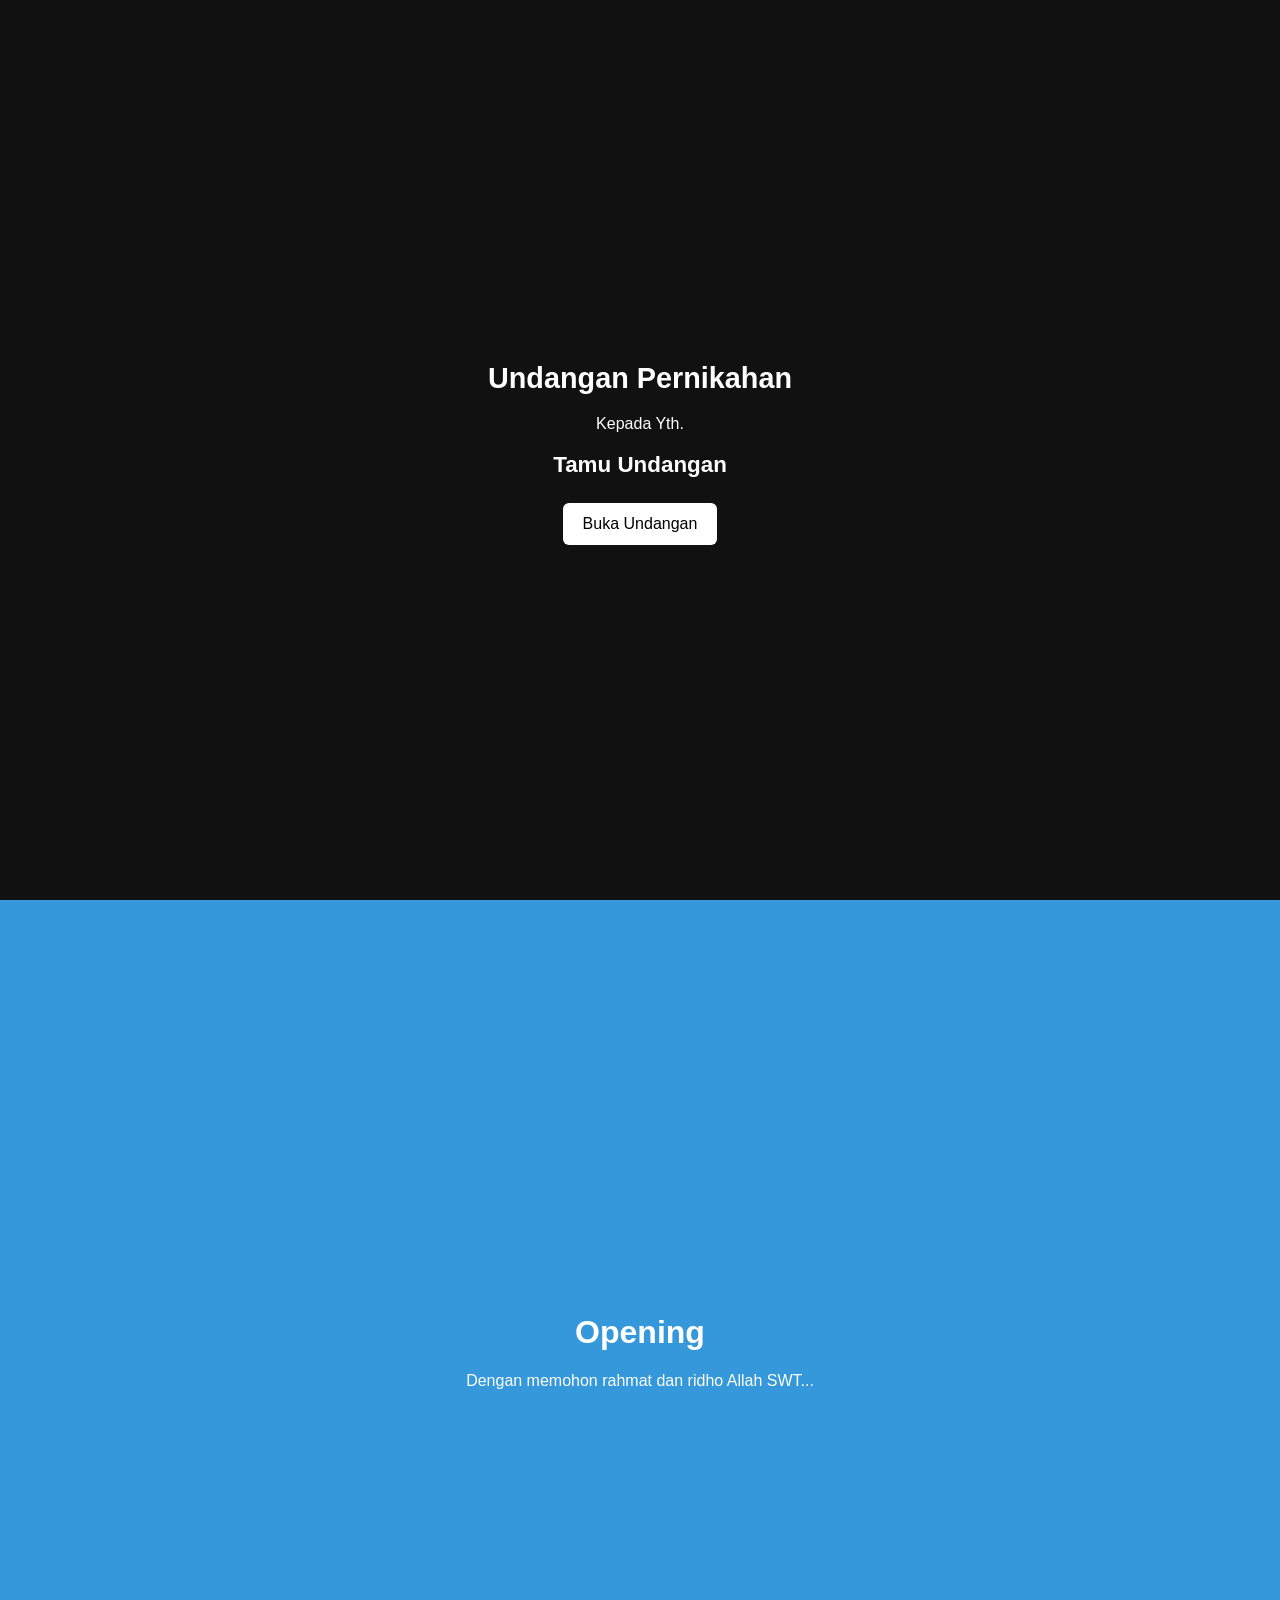
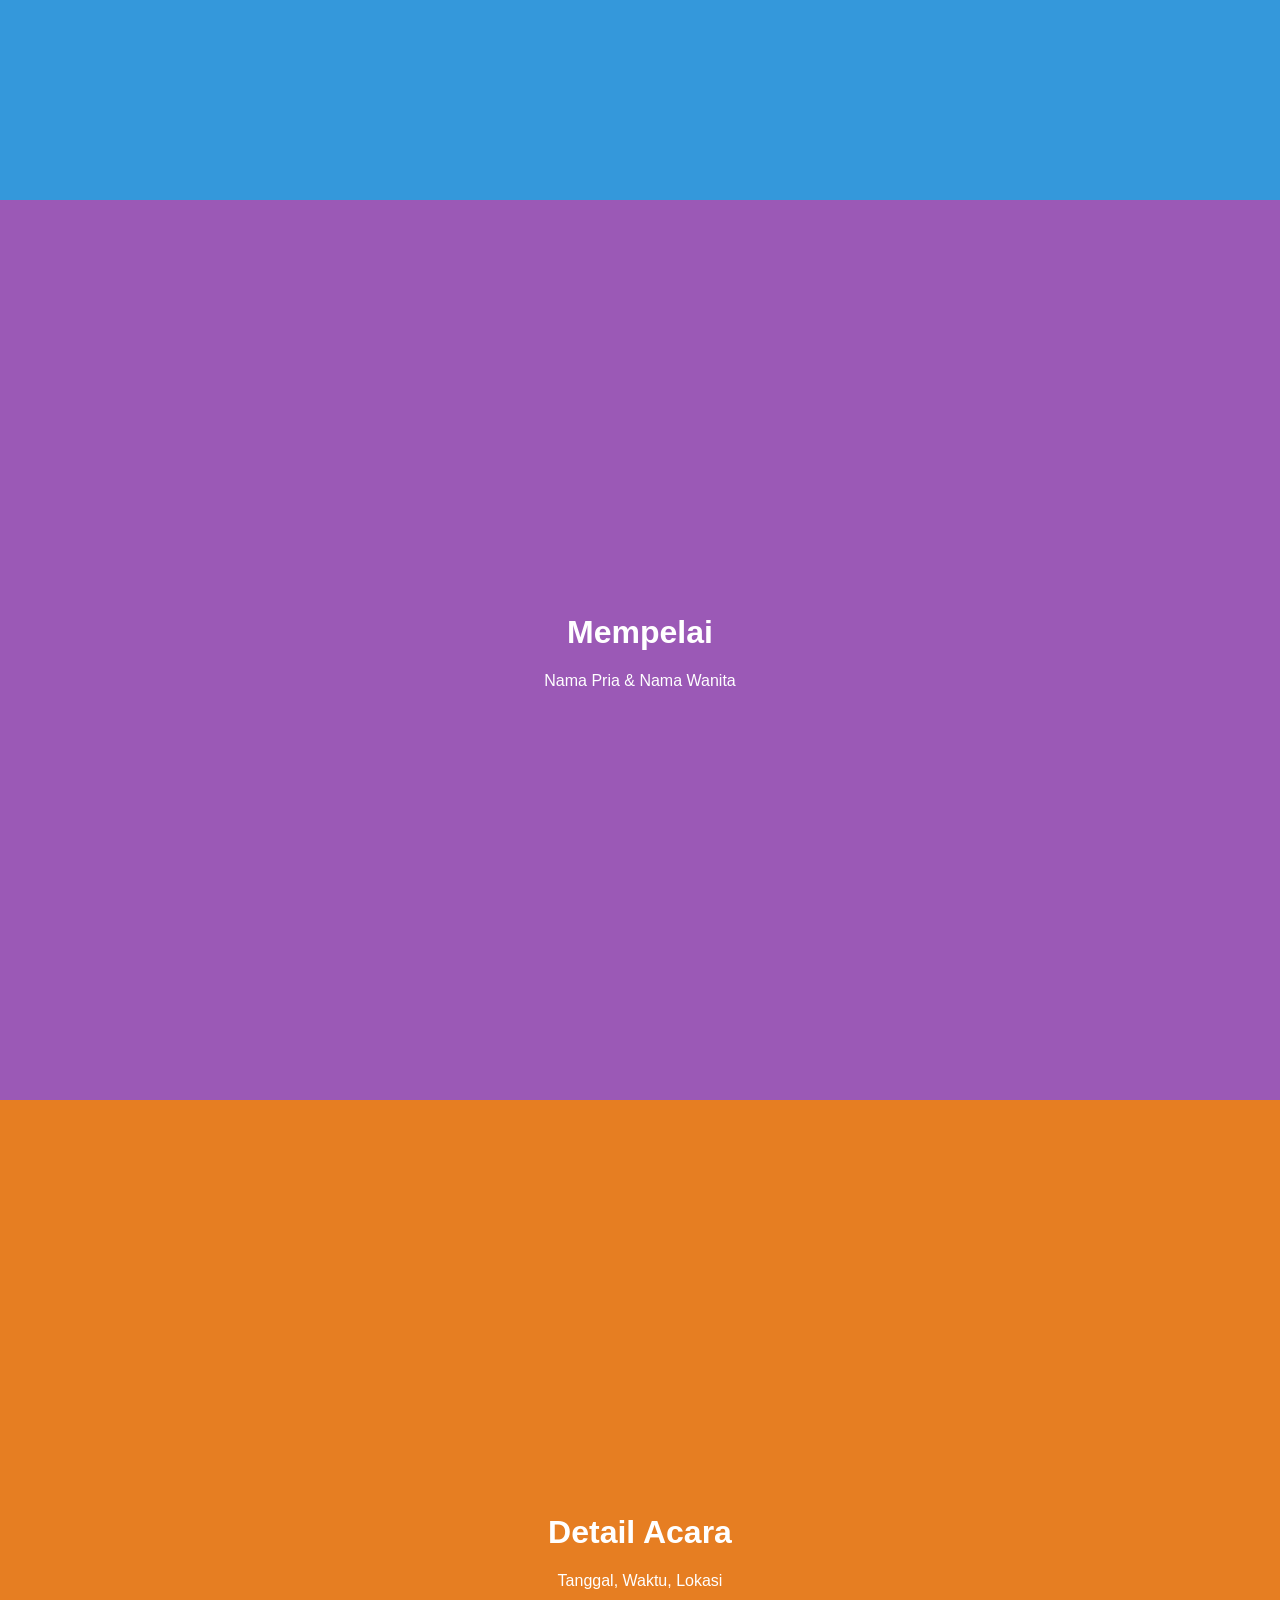
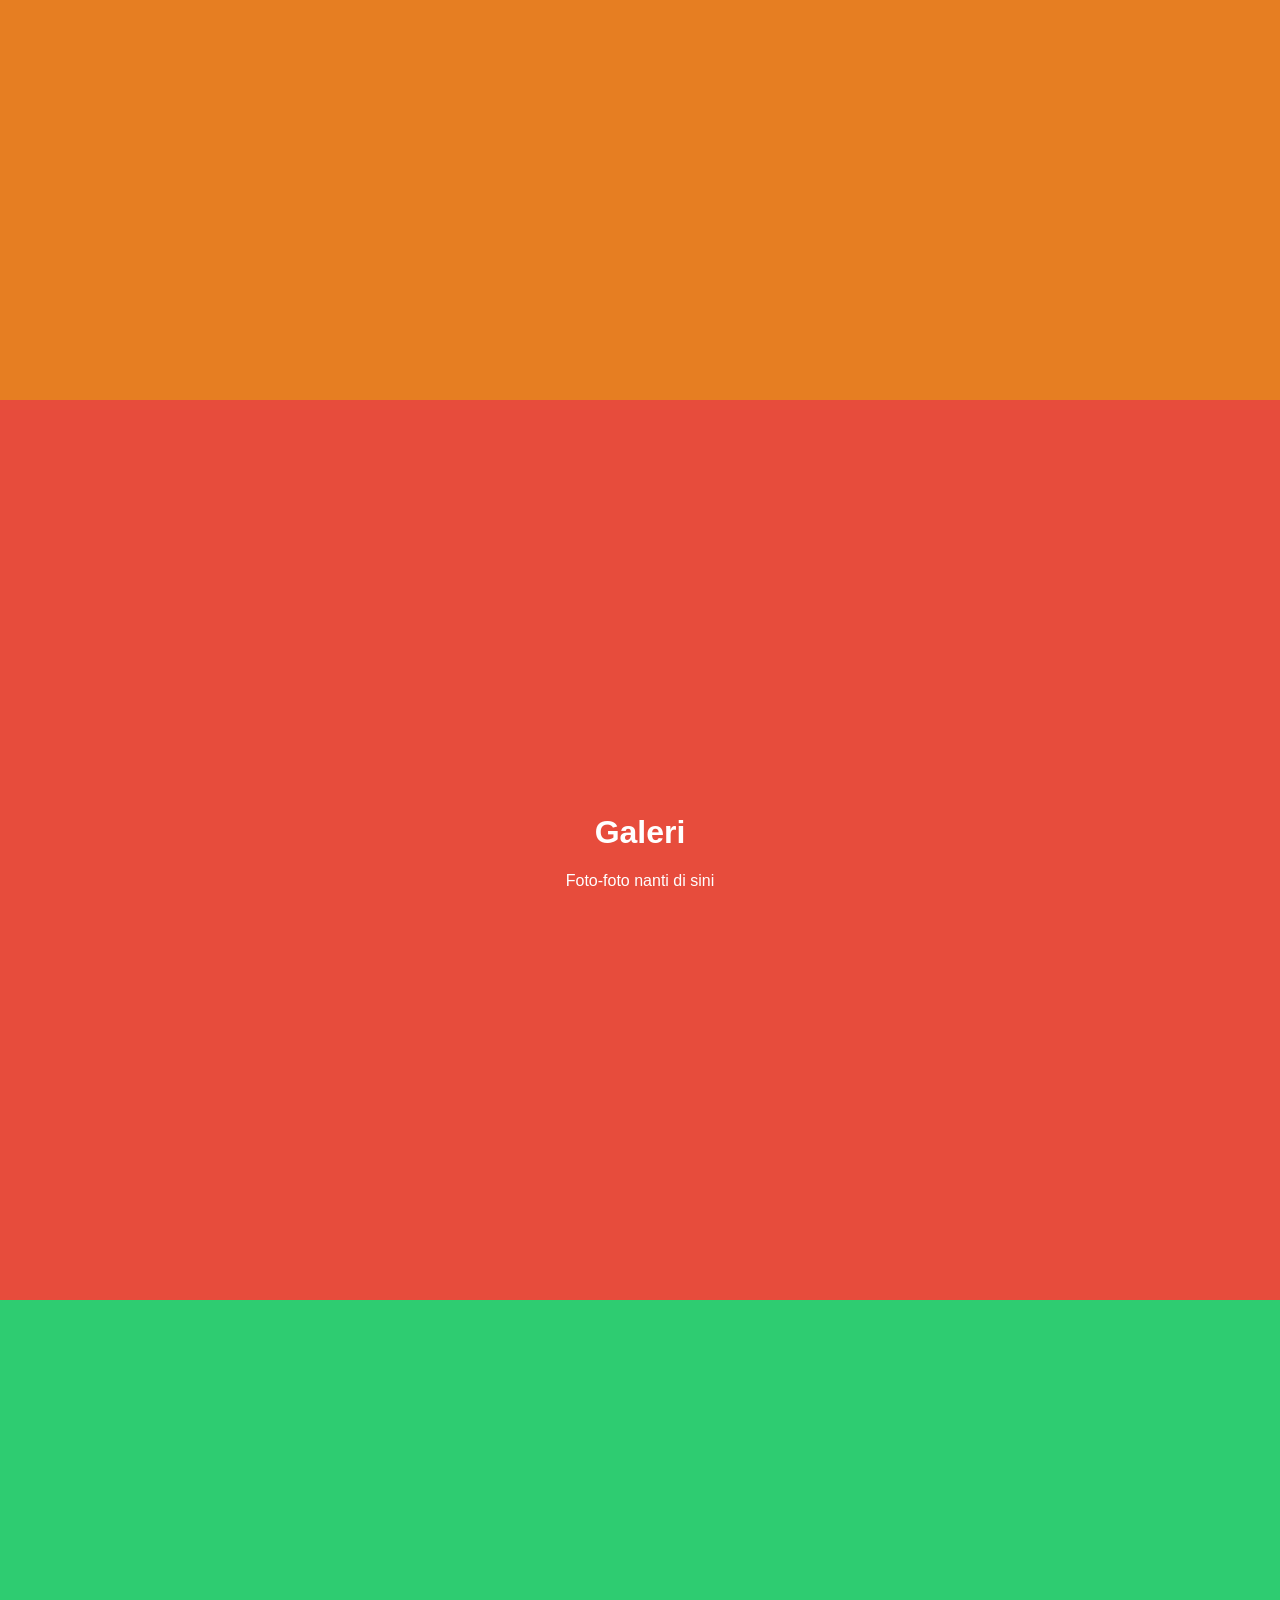
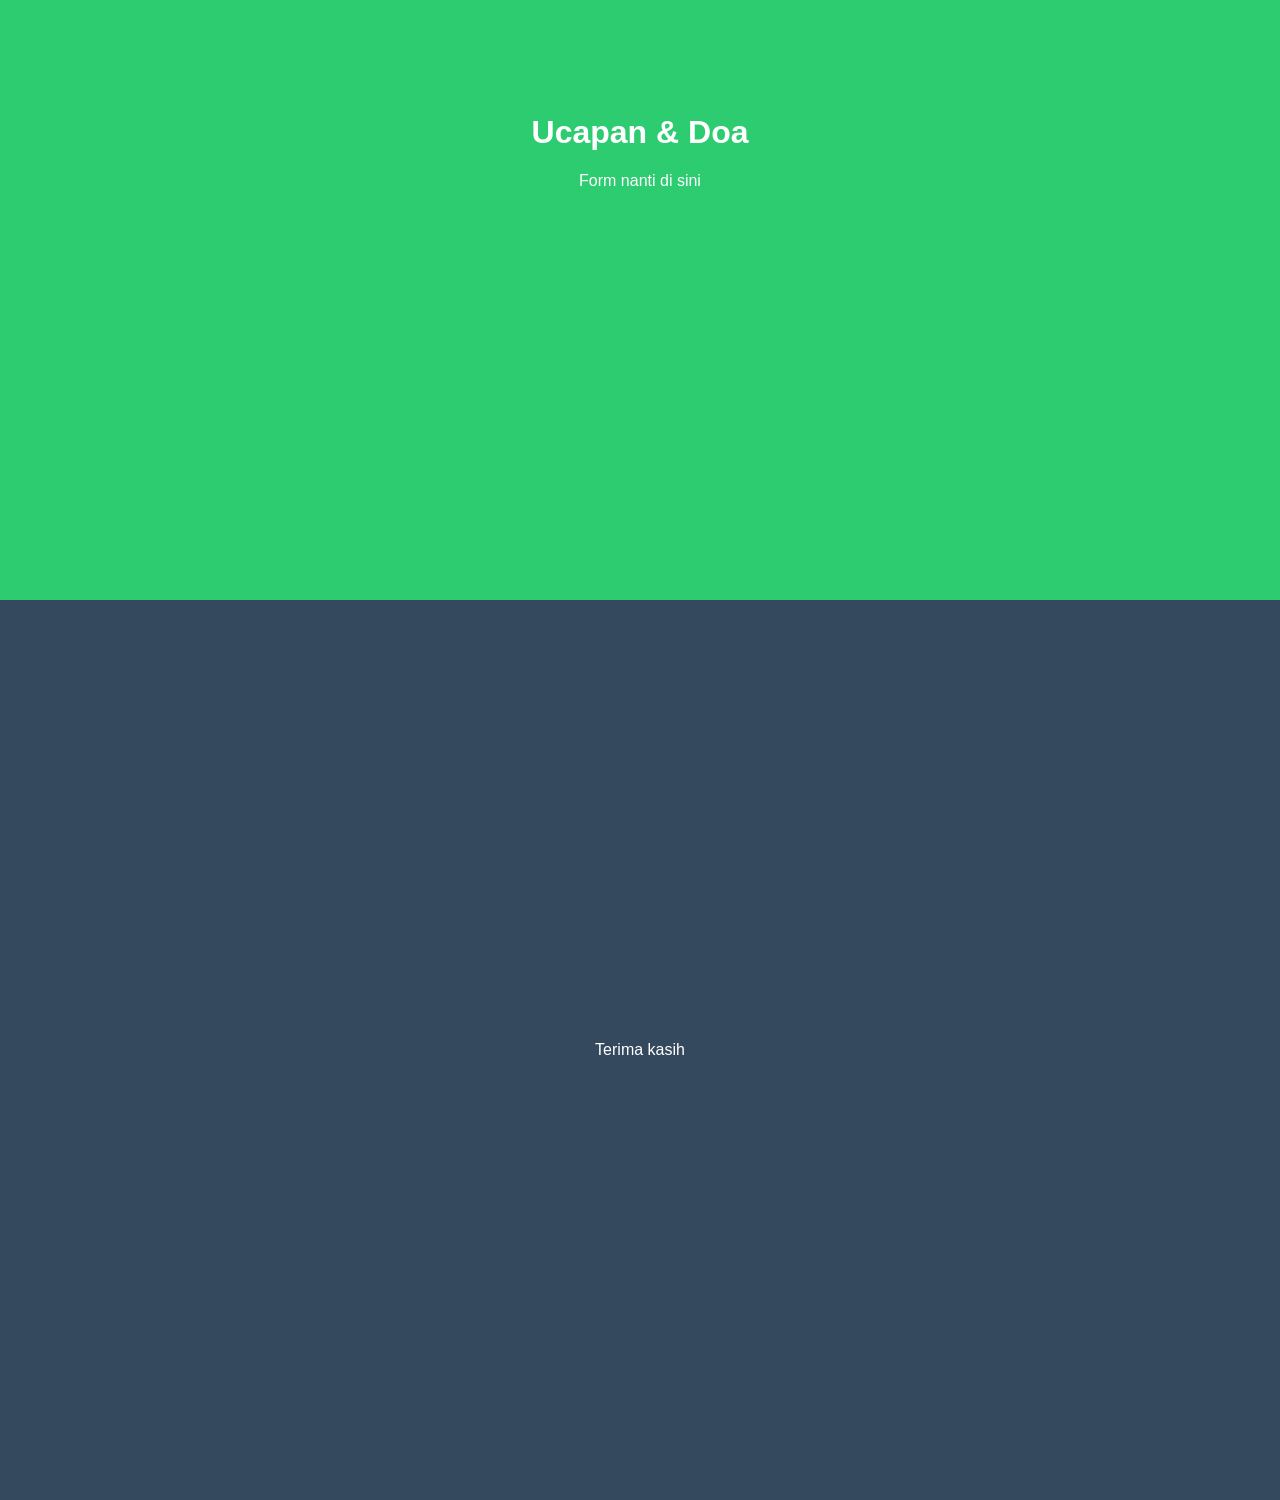
==== index.html @ a03a38a7 "starting point:" ====
<!DOCTYPE html>
<html lang="id">
<head>
    <meta charset="UTF-8">
    <meta name="viewport" content="width=device-width, initial-scale=1.0">
    <title>Undangan Digital</title>

    <link rel="stylesheet" href="assets/css/style.css">
</head>
<body>

<!-- COVER -->
<div id="cover">
    <div class="cover-content">
        <h1>Undangan Pernikahan</h1>
        <p>Kepada Yth.</p>
        <h2 id="guest-name">Tamu Undangan</h2>

        <button onclick="openInvitation()">Buka Undangan</button>
    </div>
</div>

<!-- HERO -->
<section class="section cover">
    <h1>Nama Mempelai</h1>
    <p>Undangan Pernikahan</p>
</section>

<!-- OPENING -->
<section class="section opening">
    <h2>Opening</h2>
    <p>Dengan memohon rahmat dan ridho Allah SWT...</p>
</section>

<!-- COUPLE -->
<section class="section couple">
    <h2>Mempelai</h2>
    <p>Nama Pria & Nama Wanita</p>
</section>

<!-- EVENT -->
<section class="section event">
    <h2>Detail Acara</h2>
    <p>Tanggal, Waktu, Lokasi</p>
</section>

<!-- GALLERY -->
<section class="section gallery">
    <h2>Galeri</h2>
    <p>Foto-foto nanti di sini</p>
</section>

<!-- RSVP -->
<section class="section rsvp">
    <h2>Ucapan & Doa</h2>
    <p>Form nanti di sini</p>
</section>

<!-- FOOTER -->
<section class="section footer">
    <p>Terima kasih</p>
</section>

<script src="assets/js/main.js"></script>
</body>
</html>
---- assets/css/style.css ----
/* RESET */
* {
    margin: 0;
    padding: 0;
    box-sizing: border-box;
}

body {
    font-family: Arial, sans-serif;
    line-height: 1.6;
}

html, body {
    scroll-behavior: smooth;
}

/* BASE SECTION */
.section {
    min-height: 100vh;
    padding: 40px 20px;

    display: flex;
    flex-direction: column;
    justify-content: center;
    align-items: center;

    text-align: center;
}

/* WARNA PER SECTION (biar kelihatan jelas dulu) */
.cover {
    background: #1abc9c;
    color: white;
}

.opening {
    background: #3498db;
    color: white;
}

.couple {
    background: #9b59b6;
    color: white;
}

.event {
    background: #e67e22;
    color: white;
}

.gallery {
    background: #e74c3c;
    color: white;
}

.rsvp {
    background: #2ecc71;
    color: white;
}

.footer {
    background: #34495e;
    color: white;
}

/* TYPO */
h1 {
    font-size: 2rem;
}

h2 {
    margin-bottom: 10px;
}

/* LOADING SCREEN/
/* COVER OVERLAY */
#cover {
    position: fixed;
    inset: 0;
    z-index: 9999;

    background: #111;
    color: white;

    display: flex;
    justify-content: center;
    align-items: center;
    text-align: center;

    padding: 20px;
}

.cover-content h1 {
    font-size: 1.8rem;
    margin-bottom: 10px;
}

.cover-content h2 {
    margin: 10px 0 20px;
    font-size: 1.4rem;
}

.cover-content button {
    padding: 12px 20px;
    font-size: 1rem;
    border: none;
    background: white;
    color: black;
    border-radius: 6px;
}

/* ANIMASI HILANG */
#cover.hide {
    opacity: 0;
    visibility: hidden;
    transition: all 0.6s ease;
}

/* RESPONSIVE (tablet ke atas) */
@media (min-width: 768px) {
    h1 {
        font-size: 3rem;
    }

    h2 {
        font-size: 2rem;
    }
}
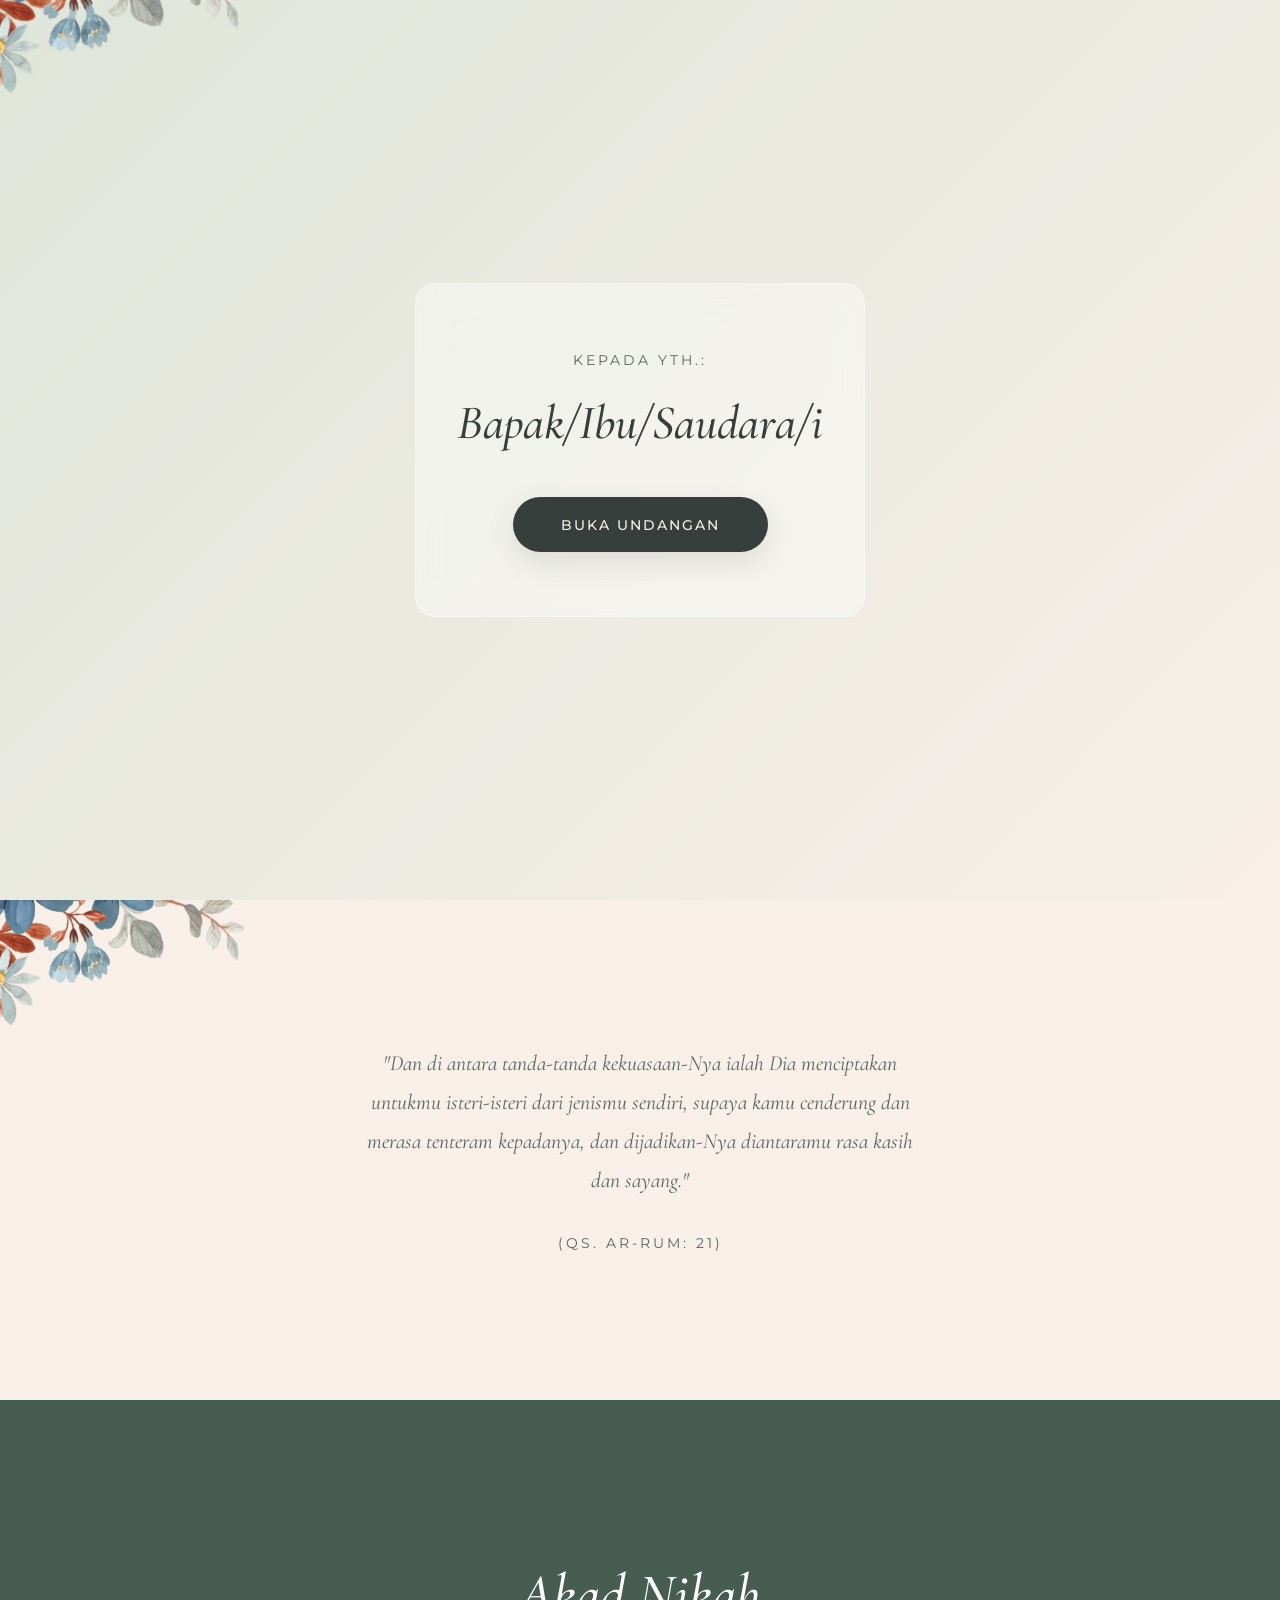
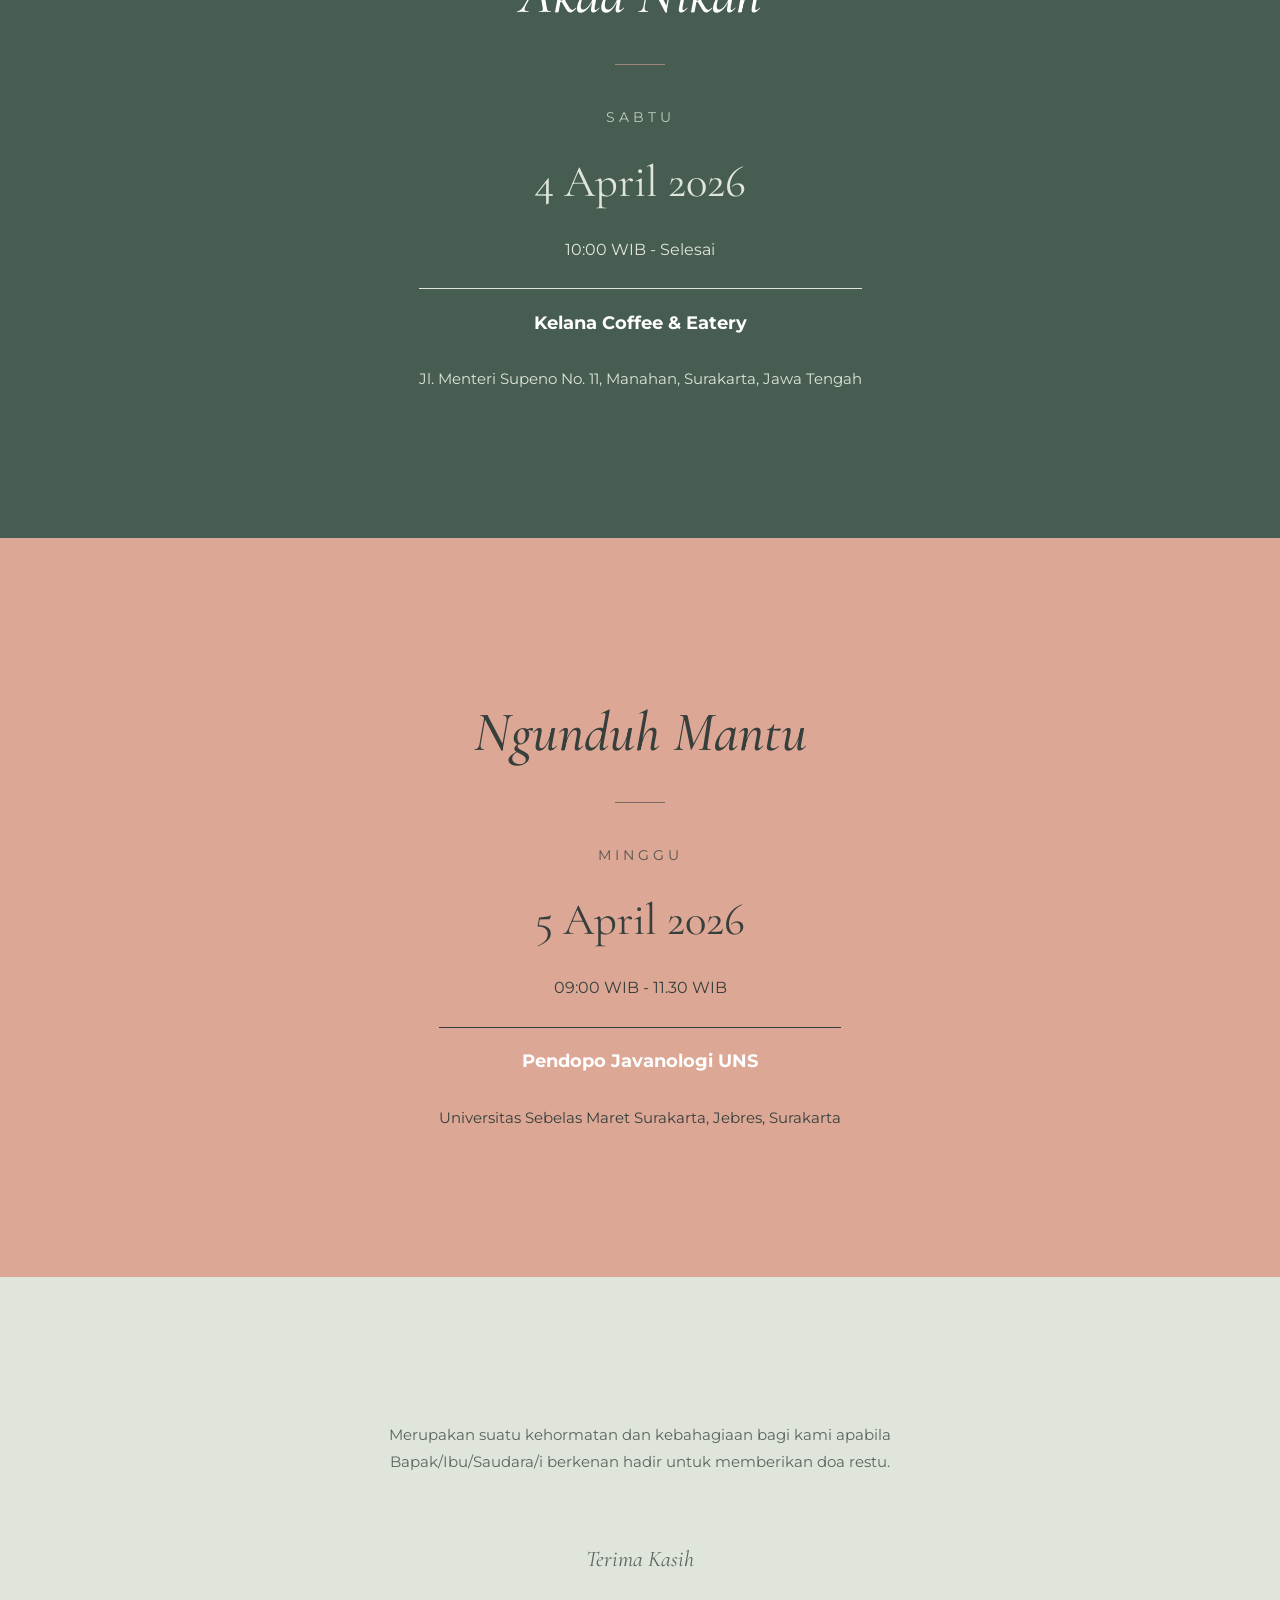
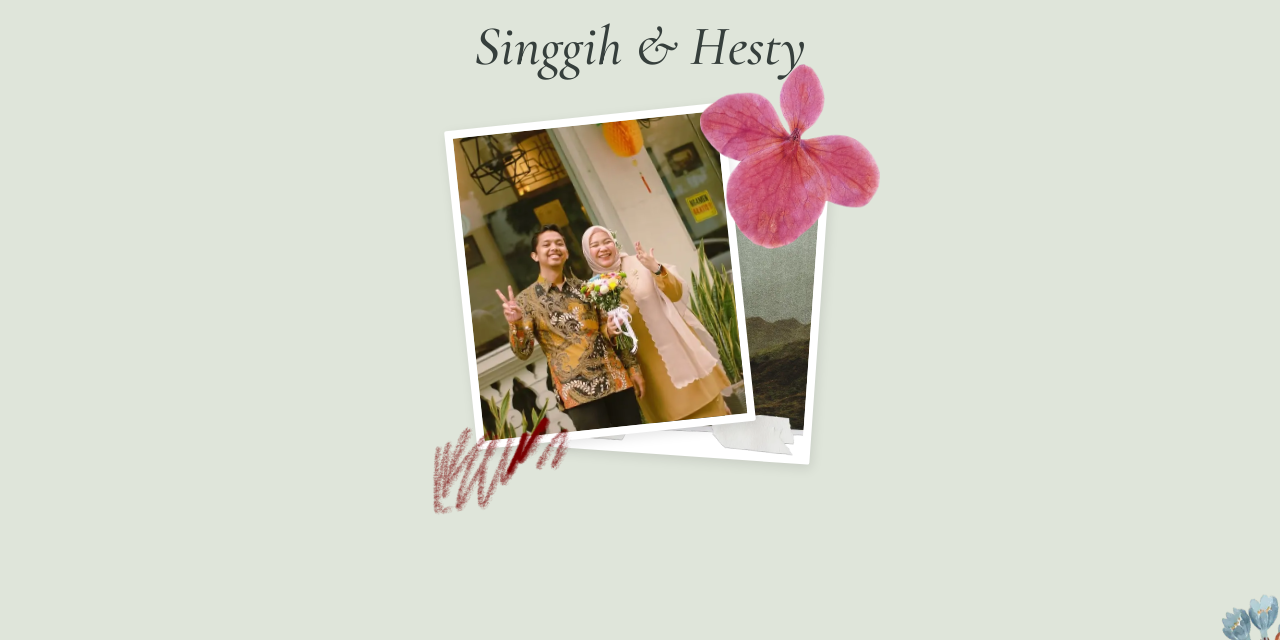
==== commit c07ffffc: "second commit" ====
--- a/index.html
+++ b/index.html
@@ -1,66 +1,160 @@
 <!DOCTYPE html>
 <html lang="id">
+
 <head>
     <meta charset="UTF-8">
     <meta name="viewport" content="width=device-width, initial-scale=1.0">
-    <title>Undangan Digital</title>
+    <title>Undangan Pernikahan | Singgih & Hesty</title>
 
+    <!-- Preconnect ke Google Fonts -->
+    <link rel="preconnect" href="https://fonts.googleapis.com">
+    <link rel="preconnect" href="https://fonts.gstatic.com" crossorigin>
+    <!-- Penggunaan tipografi kuat serif dan sans-serif -->
+    <link
+        href="https://fonts.googleapis.com/css2?family=Cormorant+Garamond:ital,wght@0,400;0,600;1,400;1,600&family=Montserrat:wght@300;400;500;600&display=swap"
+        rel="stylesheet">
+
+    <!-- CSS telah menggunakan path baru (assets/css) hasil refactor -->
     <link rel="stylesheet" href="assets/css/style.css">
 </head>
+
 <body>
+    <!-- 
+       =========================================================
+       COVER SCREEN 
+       (Menggunakan personalisasi tamu melalui JavaScript)
+       =========================================================
+    -->
+    <div id="cover" class="cover-screen">
+        <!-- 
+            Menggunakan <picture> untuk optimasi performa raster.
+            Memanggil file .webp; ukur dimensinya dan kompres sebelum di-deploy.
+            fetchpriority="high" sangat penting pada layar utama agar dirender pertama.
+        -->
+        <picture>
+            <source srcset="assets/img/decor-cover.webp" type="image/webp">
+            <img src="assets/img/decor-cover.png" alt="Ornamen Botanical" class="decor-img top-left"
+                fetchpriority="high">
+        </picture>
 
-<!-- COVER -->
-<div id="cover">
-    <div class="cover-content">
-        <h1>Undangan Pernikahan</h1>
-        <p>Kepada Yth.</p>
-        <h2 id="guest-name">Tamu Undangan</h2>
+        <div class="cover-content">
+            <p class="cover-to">Kepada Yth.:</p>
+            <!-- Teks ini dimutasi oleh `assets/js/main.js` -->
+            <h2 id="guest-name" class="guest-name">Bapak/Ibu/Saudara/i</h2>
+            <button class="btn-primary" onclick="openInvitation()">Buka Undangan</button>
+        </div>
+    </div>
 
-        <button onclick="openInvitation()">Buka Undangan</button>
-    </div>
-</div>
+    <!-- 
+       =========================================================
+       MAIN CONTENT (Desain Berbasis Section Penuh)
+       =========================================================
+    -->
 
-<!-- HERO -->
-<section class="section cover">
-    <h1>Nama Mempelai</h1>
-    <p>Undangan Pernikahan</p>
-</section>
+    <!-- 1. HERO SECTION (Gradasi Halus) -->
+    <section id="hero" class="section hero-section">
+        <div class="content">
+            <p class="subtitle">The Wedding of</p>
+            <h1 class="title">Singgih & Hesty</h1>
+            <p class="date">Minggu, 5 April 2026</p>
+        </div>
+    </section>
 
-<!-- OPENING -->
-<section class="section opening">
-    <h2>Opening</h2>
-    <p>Dengan memohon rahmat dan ridho Allah SWT...</p>
-</section>
+    <!-- 2. QUOTE SECTION (Latar Pastel Lavender) -->
+    <section id="quote" class="section quote-section">
+        <picture>
+            <!-- Seksi ke bawah menggunakan loading="lazy" menjaga 3G optimization utama -->
+            <source srcset="assets/img/decor-quote.webp" type="image/webp">
+            <img src="assets/img/decor-quote.png" alt="Ornamen" class="decor-img top-left" loading="lazy">
+        </picture>
+        <div class="content line-spacing">
+            <p class="quote-text">"Dan di antara tanda-tanda kekuasaan-Nya ialah Dia menciptakan untukmu isteri-isteri
+                dari jenismu sendiri, supaya kamu cenderung dan merasa tenteram kepadanya, dan dijadikan-Nya diantaramu
+                rasa kasih dan sayang."</p>
+            <p class="quote-source">(QS. Ar-Rum: 21)</p>
+        </div>
+    </section>
 
-<!-- COUPLE -->
-<section class="section couple">
-    <h2>Mempelai</h2>
-    <p>Nama Pria & Nama Wanita</p>
-</section>
+    <!-- 3. MAIN EVENT SECTION (Latar Kaya & Dalam) -->
+    <section id="event-main" class="section event-main-section">
+        <div class="content">
+            <h2 class="section-title">Akad Nikah</h2>
+            <div class="event-details">
+                <p class="event-day">Sabtu</p>
+                <p class="event-date">4 April 2026</p>
+                <p class="event-time">10:00 WIB - Selesai</p>
+                <div class="event-location">
+                    <strong>Kelana Coffee & Eatery</strong><br>
+                    Jl. Menteri Supeno No. 11, Manahan, Surakarta, Jawa Tengah
+                </div>
+            </div>
+        </div>
+    </section>
 
-<!-- EVENT -->
-<section class="section event">
-    <h2>Detail Acara</h2>
-    <p>Tanggal, Waktu, Lokasi</p>
-</section>
+    <!-- 4. SECONDARY EVENT SECTION (Ngunduh Mantu - Warna Latar Berbeda) -->
+    <section id="event-secondary" class="section event-secondary-section">
+        <div class="content">
+            <h2 class="section-title">Ngunduh Mantu</h2>
+            <div class="event-details">
+                <p class="event-day">Minggu</p>
+                <p class="event-date">5 April 2026</p>
+                <p class="event-time">09:00 WIB - 11.30 WIB</p>
+                <div class="event-location">
+                    <strong>Pendopo Javanologi UNS</strong><br>
+                    Universitas Sebelas Maret Surakarta, Jebres, Surakarta
+                </div>
+            </div>
+        </div>
+    </section>
+    <!-- 5. CLOSING & FOOTER (Latar Pale Sage) -->
+    <footer id="closing" class="section footer-section">
+        <picture>
+            <source srcset="assets/img/decor-footer.webp" type="image/webp">
+            <img src="assets/img/decor-footer.png" alt="Ornamen" class="decor-img bottom-right" loading="lazy">
+        </picture>
 
-<!-- GALLERY -->
-<section class="section gallery">
-    <h2>Galeri</h2>
-    <p>Foto-foto nanti di sini</p>
-</section>
+        <div class="content">
+            <p class="footer-text">Merupakan suatu kehormatan dan kebahagiaan bagi kami apabila Bapak/Ibu/Saudara/i
+                berkenan hadir untuk memberikan doa restu.</p>
+            <p class="footer-closing">Terima Kasih</p>
+            <h2 class="footer-title">Singgih & Hesty</h2>
+        </div>
 
-<!-- RSVP -->
-<section class="section rsvp">
-    <h2>Ucapan & Doa</h2>
-    <p>Form nanti di sini</p>
-</section>
+        <div class="content">
+            <div class="collage-wrapper">
+                <!-- Foto Pemandangan (Latar) -->
+                <picture>
+                    <source srcset="assets/img/photo-pemandangan.webp" type="image/webp">
+                    <img src="assets/img/photo-pemandandangan.jpg" alt="Pemandangan"
+                        class="collage-item photo-bg polaroid-style" loading="lazy">
+                </picture>
 
-<!-- FOOTER -->
-<section class="section footer">
-    <p>Terima kasih</p>
-</section>
+                <!-- Foto Pasangan (Utama) -->
+                <picture>
+                    <source srcset="assets/img/photo-main.webp" type="image/webp">
+                    <img src="assets/img/photo-main.jpg" alt="Pasangan" class="collage-item photo-main polaroid-style"
+                        loading="lazy">
+                </picture>
 
-<script src="assets/js/main.js"></script>
+                <!-- Aksen Bunga (Menimpa) -->
+                <picture>
+                    <source srcset="assets/img/photo-bunga.webp" type="image/webp">
+                    <img src="assets/img/accent-flower.png" alt="Aksen Bunga" class="collage-item accent-flower"
+                        loading="lazy">
+                </picture>
+
+                <!-- Aksen Coretan/Selotip -->
+                <picture>
+                    <source srcset="assets/img/photo-scribble2.webp" type="image/webp">
+                    <img src="assets/img/accent-scribble.png" alt="Aksen Coretan" class="collage-item accent-scribble"
+                        loading="lazy">
+                </picture>
+            </div>
+        </div>
+    </footer>
+
+    <!-- File Eksternal JS Utama User -->
+    <script src="assets/js/main.js"></script>
 </body>
+
 </html>
--- a/assets/css/style.css
+++ b/assets/css/style.css
@@ -1,4 +1,34 @@
-/* RESET */
+/* 
+   Tema: Refactored Dynamic Section Layout (Berbasis Whimsical Extended)
+   Pendekatan Ekstra: Full Width Thematic Block, Raster Image Decor (.webp), Kinerja Ultra-Ringan
+*/
+
+:root {
+    /* Palet Warna Extended yang Harmonis */
+    --color-sage-light: #DFE5DA;
+    /* Pale sage sangat lembut untuk hero & footer */
+    --color-sage-deep: #475D52;
+    /* Warna berat, kaya & kontras untuk Akad */
+    --color-sand: #F7EFE8;
+    /* Warm sand pastel untuk warna base netral */
+    --color-terra-dusty: #DDA795;
+    /* Dusty terracotta untuk seksi transisional */
+    --color-terra-deep: #A3503C;
+    /* Soft namun dalam untuk garis/tekanan logis */
+    --color-lavender: #E4DDEC;
+    /* Warna lavender pucat untuk panel kutipan */
+
+    /* Tipografi Teks */
+    --color-charcoal: #363F3C;
+    --color-charcoal-light: #5A6460;
+    --color-white: #FFFFFF;
+
+    /* Konfigurasi Hierarki Kuat */
+    --font-heading: 'Cormorant Garamond', serif;
+    --font-body: 'Montserrat', sans-serif;
+}
+
+/* === Reset & Base Element === */
 * {
     margin: 0;
     padding: 0;
@@ -6,123 +36,423 @@
 }
 
 body {
-    font-family: Arial, sans-serif;
+    font-family: var(--font-body);
+    color: var(--color-charcoal-light);
+    line-height: 1.8;
+    background-color: var(--color-sand);
+    /* Penting: Cegah overflow x ke kanan karena posisi gambar ornamen absolut border offset */
+    overflow-x: hidden;
+    -webkit-font-smoothing: antialiased;
+    -moz-osx-font-smoothing: grayscale;
+}
+
+/* === Typography Utilities === */
+h1,
+h2,
+h3,
+h4 {
+    font-family: var(--font-heading);
+    color: var(--color-charcoal);
+    font-weight: 500;
+}
+
+.title {
+    font-size: 4.2rem;
+    line-height: 1.05;
+    margin: 1.2rem 0;
+    font-style: italic;
+    color: inherit;
+}
+
+.subtitle {
+    font-size: 0.9rem;
+    letter-spacing: 5px;
+    text-transform: uppercase;
+    font-weight: 500;
+    color: inherit;
+    /* Memberi kontras alami via opasitas */
+    opacity: 0.75;
+}
+
+.date {
+    font-size: 1.3rem;
+    letter-spacing: 2px;
+    margin-top: 1rem;
+    font-family: var(--font-heading);
+    font-weight: 600;
+    color: inherit;
+}
+
+.section-title {
+    font-size: 3rem;
+    margin-bottom: 2.5rem;
+    font-style: italic;
+    position: relative;
+    color: inherit;
+}
+
+.section-title::after {
+    content: '';
+    display: block;
+    width: 50px;
+    height: 1px;
+    background-color: var(--color-terra-deep);
+    margin: 1.2rem auto 0;
+    opacity: 0.6;
+}
+
+/* === Layout Basis Seksi Utama (Dynamic) === */
+.section {
+    position: relative;
+    /* Memberikan ruang napas super luas yang diinginkan gaya Whimsical */
+    padding: 7rem 1.5rem;
+    text-align: center;
+    /* Overflows disembunyikan agar ornamen tidak meluber jika memotong margin */
+    overflow: hidden;
+    z-index: 1;
+}
+
+.content {
+    position: relative;
+    max-width: 600px;
+    margin: 0 auto;
+    z-index: 5;
+}
+
+/* === Aset Dekorasi Raster (.webp/.png) === */
+.decor-img {
+    position: absolute;
+    z-index: 2;
+    /* Elemen tak bisa diklik/highlight secara tak sengaja */
+    pointer-events: none;
+    opacity: 0.85;
+    /* Responsif membesar maksimal setara kanvas kecil */
+    width: 60vw;
+    max-width: 350px;
+    object-fit: contain;
+}
+
+/* Placement Utilities untuk Aset Ornamen Raster */
+.top-left {
+    top: -8%;
+    left: -10%;
+    transform: rotate(10deg);
+}
+
+.top-right {
+    top: -5%;
+    right: -12%;
+    transform: rotate(-15deg);
+}
+
+.bottom-left {
+    bottom: -5%;
+    left: -10%;
+    transform: rotate(15deg);
+}
+
+.bottom-right {
+    bottom: -8%;
+    right: -12%;
+    transform: rotate(-10deg);
+}
+
+/* Jika ornamen dilampirkan pada section bertema latar gelap */
+.decor-light {
+    /* Meningkatkan keterangan ornamen raster untuk muncul di warna sage deep */
+    filter: brightness(1.5) contrast(0.9) opacity(0.6);
+}
+
+/* ========================================================= */
+/* === PENGGAYAAN TEMATIK UNTUK MASING-MASING SECTION ====== */
+/* ========================================================= */
+
+/* 1. Hero Section */
+.hero-section {
+    min-height: 100vh;
+    display: flex;
+    align-items: center;
+    /* Transisi seamless soft gradient tanpa pemisah kasar */
+    background: linear-gradient(135deg, var(--color-sage-light) 0%, var(--color-sand) 100%);
+}
+
+/* 2. Quote Section */
+.quote-section {
+    /* background-color: var(--color-lavender);
+    color: var(--color-charcoal); */
+}
+
+.quote-text {
+    font-family: var(--font-heading);
+    font-size: 1.35rem;
+    font-style: italic;
+    line-height: 1.8;
+    margin-bottom: 2rem;
+}
+
+.quote-source {
+    font-size: 0.85rem;
+    letter-spacing: 3px;
+    text-transform: uppercase;
+}
+
+.line-spacing {
+    padding: 0 1rem;
+}
+
+/* === GALLERY COLLAGE SECTION === */
+.collage-section {
+    background-color: var(--color-sand);
+    padding-top: 2rem;
+    padding-bottom: 5rem;
+}
+
+.collage-wrapper {
+    position: relative;
+    max-width: 400px;
+    width: 90%;
+    margin: 0 auto;
+    aspect-ratio: 1/1; /* Memastikan tumpukan tidak hancur ditiap layar HP */
+}
+
+.collage-item {
+    position: absolute;
+    object-fit: cover;
+}
+
+/* Styling Polaroid Kustom CSS Murni */
+.polaroid-style {
+    border: 8px solid #FFFFFF;
+    border-radius: 2px;
+    box-shadow: 2px 4px 12px rgba(0, 0, 0, 0.1);
+    background-color: #FFFFFF;
+}
+
+/* Transformasi, Penempatan Z-Index Polaroid Sesuai Pesanan */
+.photo-bg {
+    width: 65%;
+    height: 75%;
+    top: 15%;
+    right: 5%;
+    transform: rotate(4deg);
+    z-index: 1;
+}
+
+.photo-main {
+    width: 70%;
+    height: 80%;
+    top: 5%;
+    left: 5%;
+    transform: rotate(-6deg);
+    z-index: 2;
+}
+
+.accent-flower {
+    width: 45%;
+    top: -8%;
+    right: -10%;
+    z-index: 3;
+    pointer-events: none;
+}
+
+.accent-scribble {
+    width: 35%;
+    bottom: -5%;
+    left: -2%;
+    z-index: 4;
+    pointer-events: none;
+}
+
+/* 3. Main Event Section (Akad) - TEMA WARNA KAYA & DALAM */
+.event-main-section {
+    background-color: var(--color-sage-deep);
+    color: var(--color-sage-light);
+    /* Font paragraph diubah terang */
+    padding: 10rem 1.5rem;
+    /* Ekstra legapan ruang memvisual border tak terlihat */
+}
+
+/* Revert inherit pada header khusus layar gelap */
+.event-main-section h1,
+.event-main-section h2,
+.event-main-section h3,
+.event-main-section h4 {
+    color: var(--color-white);
+}
+
+.event-main-section .section-title::after {
+    background-color: var(--color-terra-dusty);
+}
+
+.event-details strong {
+    color: var(--color-white);
+    font-size: 1.1rem;
+    display: block;
+    margin-bottom: 0.4rem;
+}
+
+/* 4. Secondary Event (Ngunduh Mantu) - TEMA PASTEL TERRACOTTA */
+.event-secondary-section {
+    background-color: var(--color-terra-dusty);
+    color: var(--color-charcoal);
+}
+
+.event-secondary-section .section-title::after {
+    background-color: var(--color-charcoal);
+}
+
+/* Utilitas detail teks event independen */
+.event-day {
+    font-size: 0.85rem;
+    text-transform: uppercase;
+    letter-spacing: 4px;
+    opacity: 0.8;
+}
+
+.event-date {
+    font-size: 2.8rem;
+    font-family: var(--font-heading);
+    margin: 0.8rem 0;
+    color: inherit;
+}
+
+.event-time {
+    font-size: 1rem;
+    margin-bottom: 1.5rem;
+}
+
+.event-location {
+    font-size: 0.95rem;
     line-height: 1.6;
-}
-
-html, body {
-    scroll-behavior: smooth;
-}
-
-/* BASE SECTION */
-.section {
-    min-height: 100vh;
-    padding: 40px 20px;
-
-    display: flex;
-    flex-direction: column;
-    justify-content: center;
-    align-items: center;
-
-    text-align: center;
-}
-
-/* WARNA PER SECTION (biar kelihatan jelas dulu) */
-.cover {
-    background: #1abc9c;
-    color: white;
-}
-
-.opening {
-    background: #3498db;
-    color: white;
-}
-
-.couple {
-    background: #9b59b6;
-    color: white;
-}
-
-.event {
-    background: #e67e22;
-    color: white;
-}
-
-.gallery {
-    background: #e74c3c;
-    color: white;
-}
-
-.rsvp {
-    background: #2ecc71;
-    color: white;
-}
-
-.footer {
-    background: #34495e;
-    color: white;
-}
-
-/* TYPO */
-h1 {
-    font-size: 2rem;
-}
-
-h2 {
-    margin-bottom: 10px;
-}
-
-/* LOADING SCREEN/
-/* COVER OVERLAY */
-#cover {
+    padding-top: 1.2rem;
+    border-top: 1px solid currentColor;
+    display: inline-block;
+}
+
+/* 5. RSVP Section */
+.rsvp-section {
+    background-color: var(--color-sand);
+    padding-bottom: 5rem;
+}
+
+.rsvp-text {
+    margin-bottom: 3.5rem;
+    font-size: 0.95rem;
+    padding: 0 1rem;
+}
+
+/* 6. Footer Section */
+.footer-section {
+    background-color: var(--color-sage-light);
+    padding-top: 5rem;
+    padding-bottom: 9rem;
+}
+
+.footer-text {
+    font-size: 0.95rem;
+    margin-bottom: 4rem;
+}
+
+.footer-closing {
+    font-family: var(--font-heading);
+    font-size: 1.4rem;
+    font-style: italic;
+}
+
+.footer-title {
+    font-size: 3.5rem;
+    margin-top: 1rem;
+    font-style: italic;
+}
+
+/* === DESAIN TOMBOL ELEGAN (CSS MURNI) === */
+.btn-primary {
+    background: var(--color-charcoal);
+    color: var(--color-sand);
+    border: none;
+    padding: 1.2rem 3rem;
+    border-radius: 40px;
+    font-size: 0.85rem;
+    font-family: var(--font-body);
+    font-weight: 500;
+    letter-spacing: 2px;
+    text-transform: uppercase;
+    cursor: pointer;
+    transition: all 0.4s ease;
+    display: inline-block;
+    text-decoration: none;
+    box-shadow: 0 10px 30px rgba(0, 0, 0, 0.1);
+}
+
+.btn-primary:hover {
+    background: var(--color-terra-deep);
+    color: var(--color-white);
+    transform: translateY(-3px);
+    box-shadow: 0 15px 40px rgba(0, 0, 0, 0.15);
+}
+
+/* === ANIMASI & COVER SCREEN OVERLAY === */
+.cover-screen {
     position: fixed;
     inset: 0;
+    background: linear-gradient(135deg, var(--color-sage-light) 0%, var(--color-sand) 100%);
     z-index: 9999;
-
-    background: #111;
-    color: white;
-
     display: flex;
     justify-content: center;
     align-items: center;
-    text-align: center;
-
-    padding: 20px;
-}
-
-.cover-content h1 {
-    font-size: 1.8rem;
-    margin-bottom: 10px;
-}
-
-.cover-content h2 {
-    margin: 10px 0 20px;
-    font-size: 1.4rem;
-}
-
-.cover-content button {
-    padding: 12px 20px;
-    font-size: 1rem;
-    border: none;
-    background: white;
-    color: black;
-    border-radius: 6px;
-}
-
-/* ANIMASI HILANG */
-#cover.hide {
+    /* Transisi sesuai logika main.js dari user */
+    transition: opacity 1.2s ease, visibility 1.2s ease, transform 1.2s ease;
+}
+
+/* State Disembunyikan oleh classList.add('hide') dari Js */
+.cover-screen.hide {
     opacity: 0;
     visibility: hidden;
-    transition: all 0.6s ease;
-}
-
-/* RESPONSIVE (tablet ke atas) */
+    transform: scale(1.03);
+    /* Transisi sangat smooth yang elegan menyorot kedepan */
+}
+
+.cover-content {
+    text-align: center;
+    z-index: 10;
+    padding: 4rem 2rem;
+    background: rgba(255, 255, 255, 0.4);
+    backdrop-filter: blur(15px);
+    -webkit-backdrop-filter: blur(15px);
+    border: 1px solid rgba(255, 255, 255, 0.3);
+    border-radius: 20px;
+    width: 90%;
+    max-width: 450px;
+}
+
+.cover-to {
+    font-size: 0.85rem;
+    letter-spacing: 3px;
+    text-transform: uppercase;
+    margin-bottom: 1.5rem;
+    color: var(--color-charcoal-light);
+}
+
+.guest-name {
+    font-family: var(--font-heading);
+    font-size: 3rem;
+    font-style: italic;
+    margin-bottom: 3rem;
+    line-height: 1.1;
+    color: var(--color-charcoal);
+}
+
+/* Desktop Responsiveness Adjustment */
 @media (min-width: 768px) {
-    h1 {
-        font-size: 3rem;
+    .title {
+        font-size: 5rem;
     }
 
-    h2 {
-        font-size: 2rem;
+    .section-title {
+        font-size: 3.5rem;
+    }
+
+    .section {
+        padding: 9rem 2rem;
     }
 }
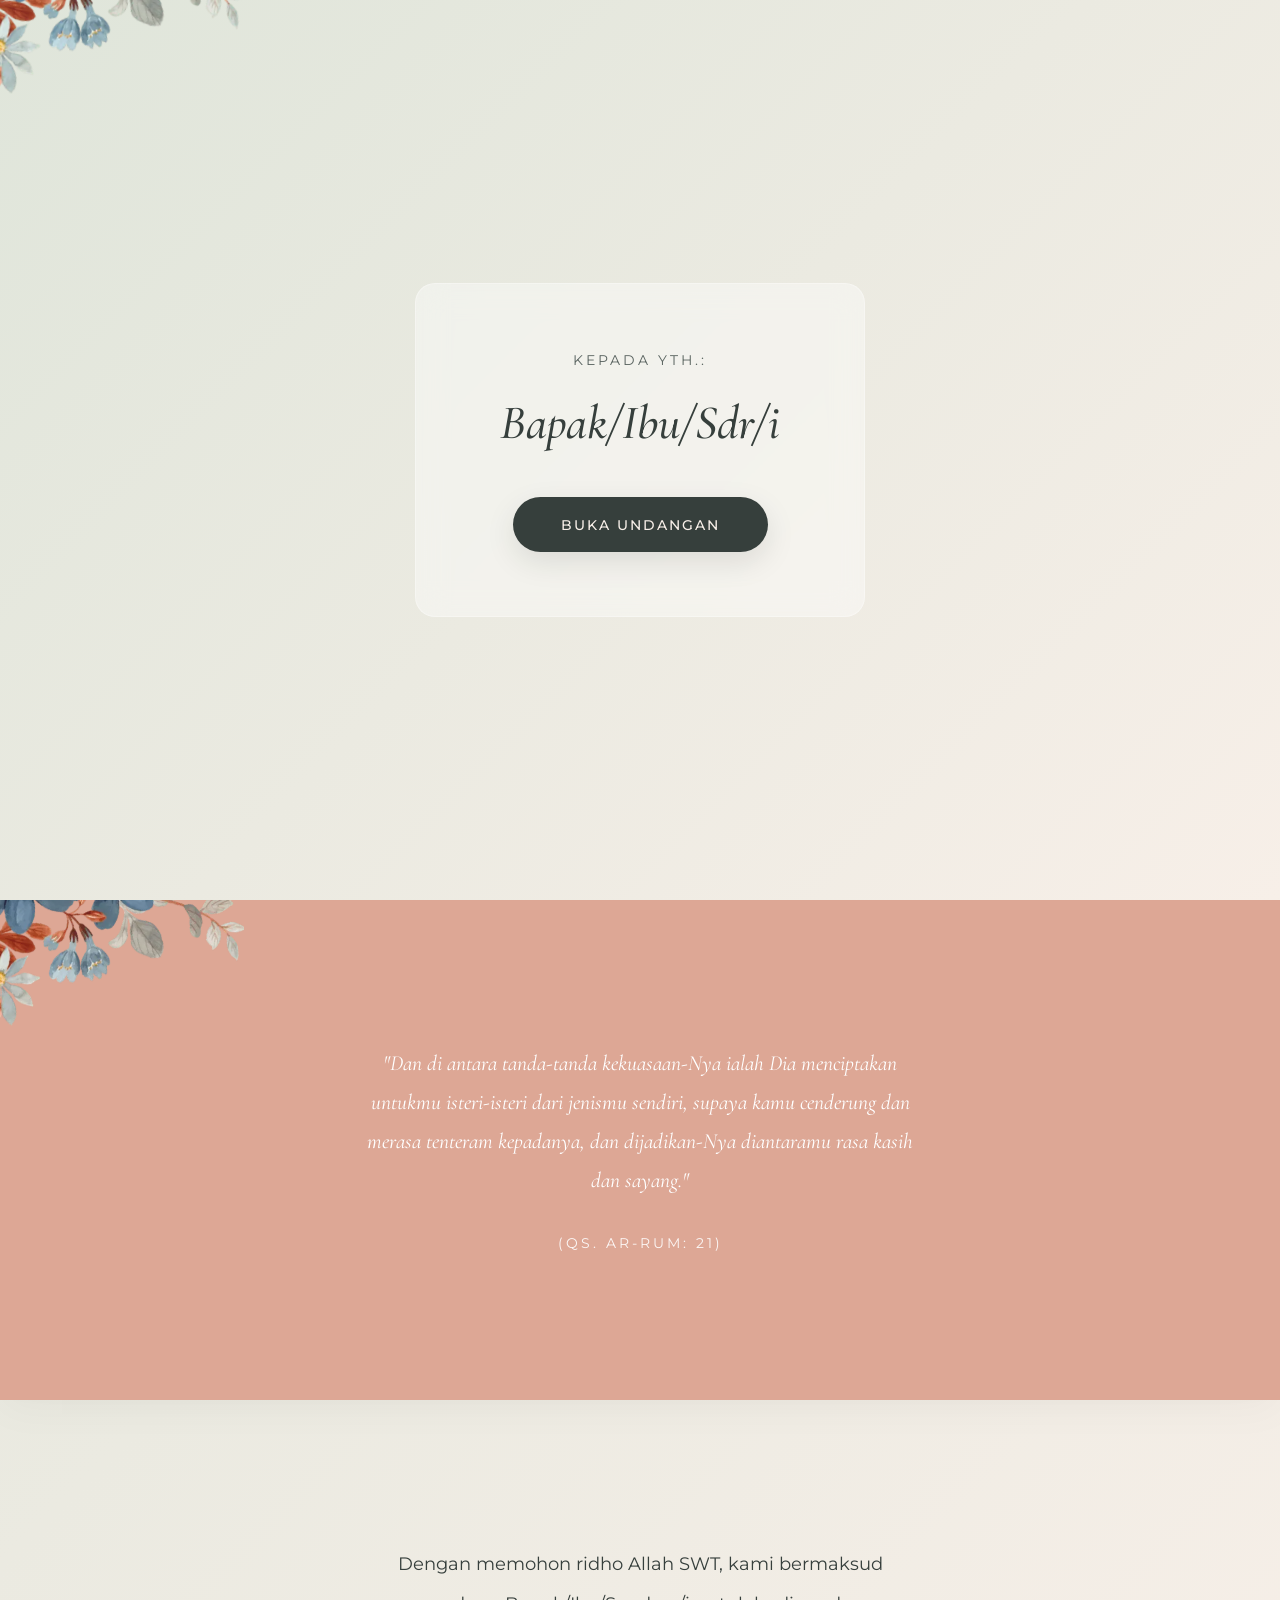
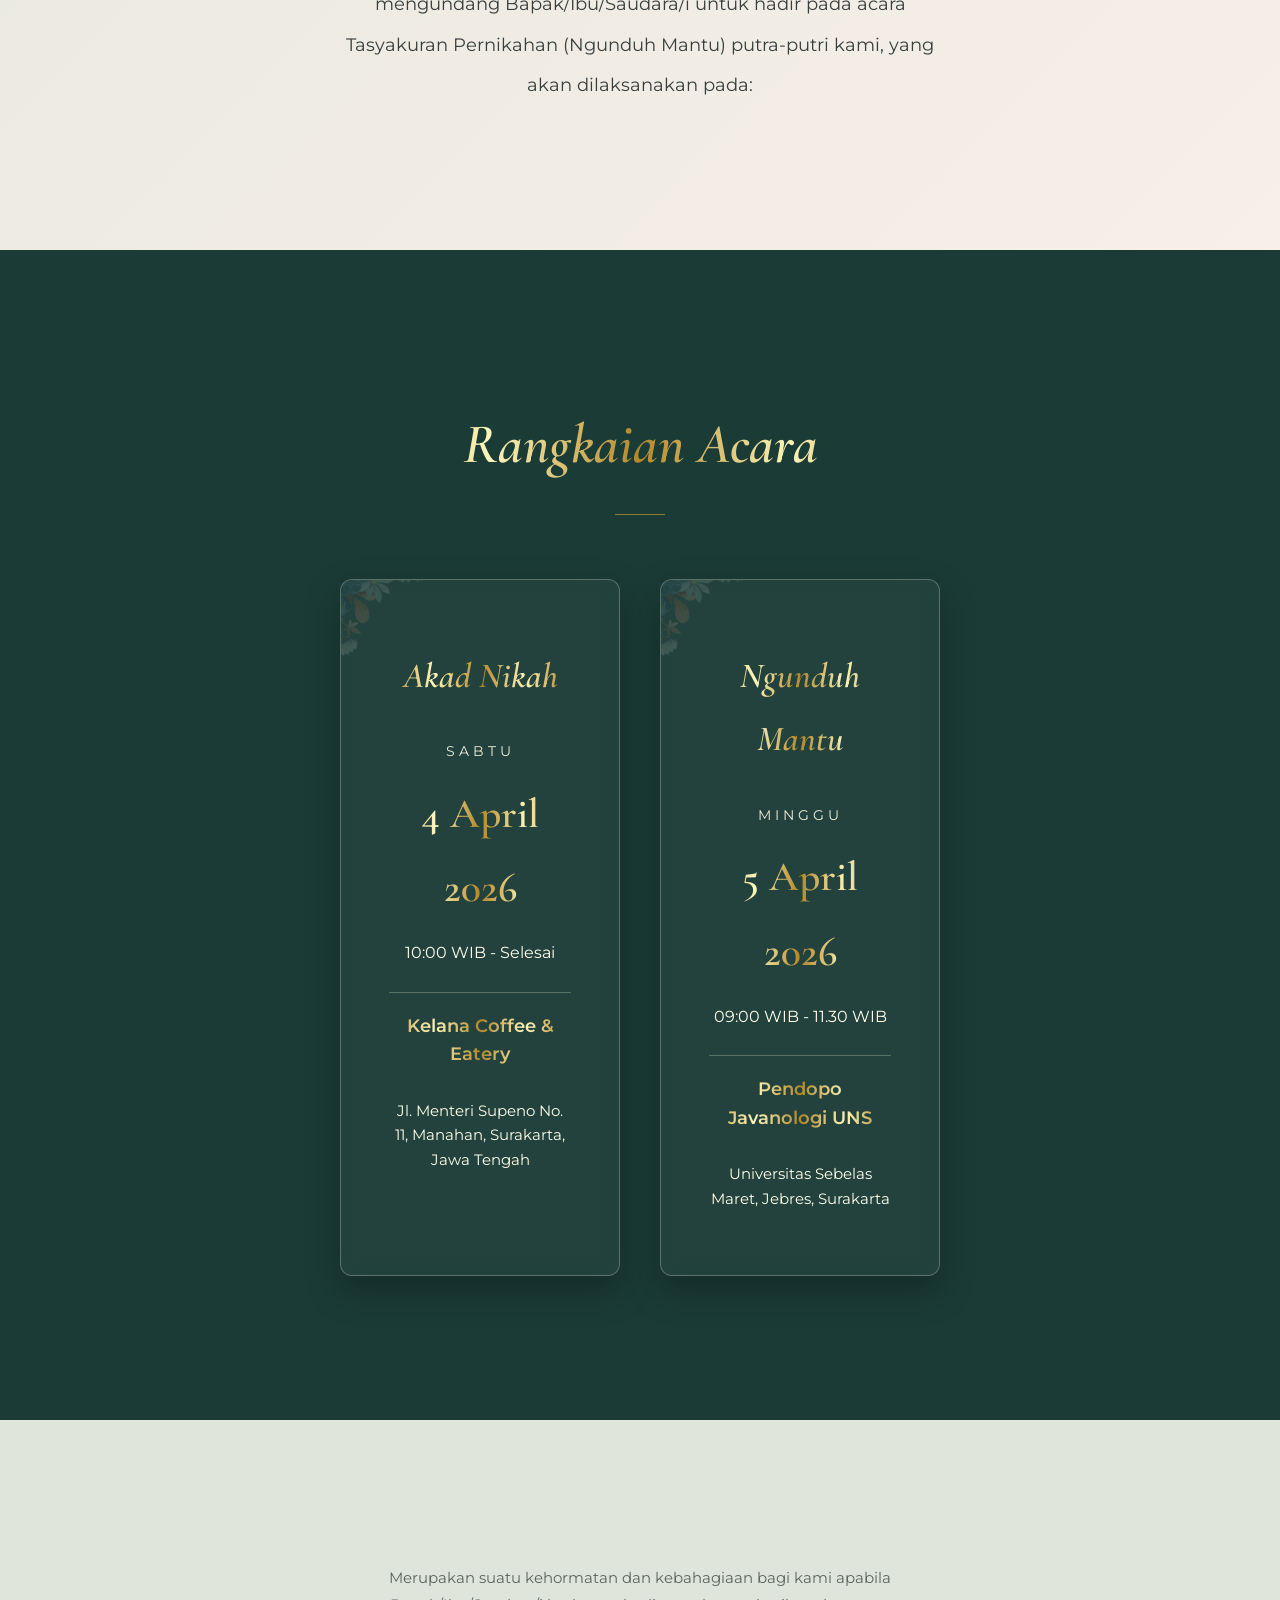
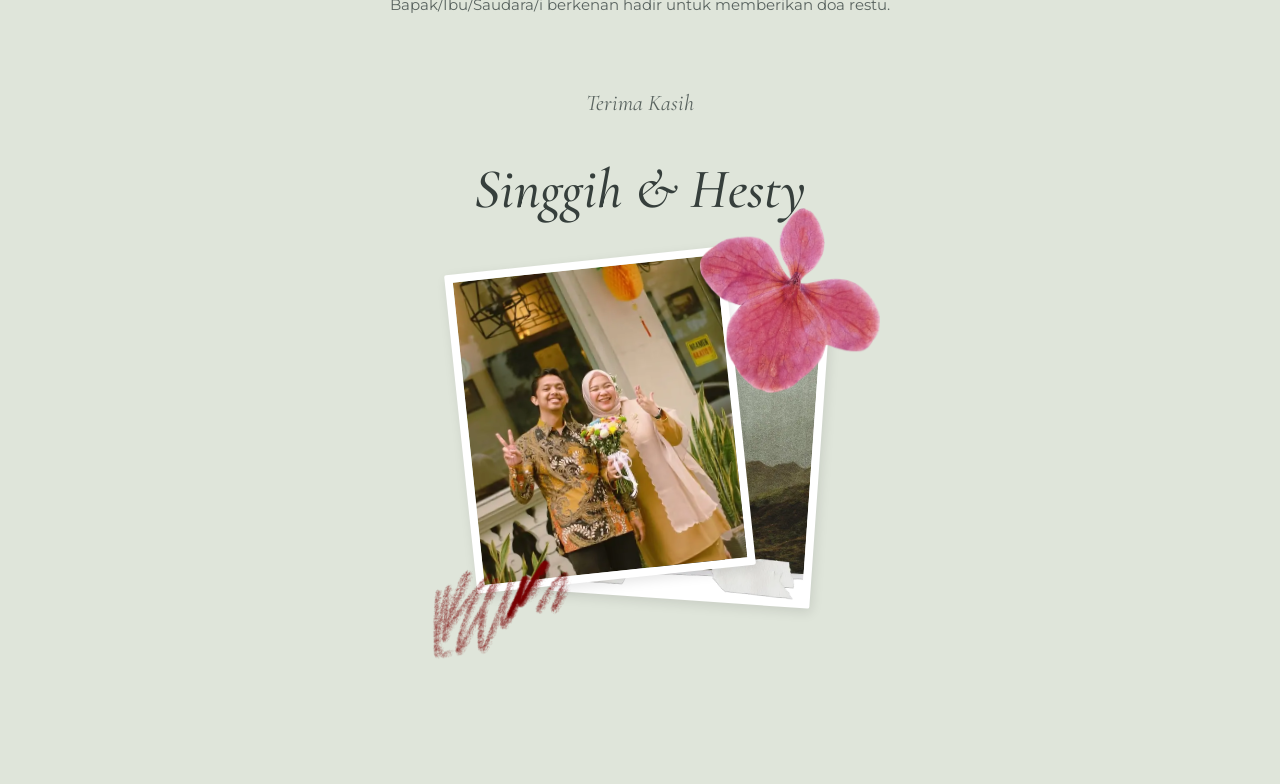
==== commit 419f1258: "feat add music" ====
--- a/index.html
+++ b/index.html
@@ -16,7 +16,15 @@
 
     <!-- CSS telah menggunakan path baru (assets/css) hasil refactor -->
     <link rel="stylesheet" href="assets/css/style.css">
+    <link rel="icon" href="favicon.ico" type="image/x-icon">
 </head>
+<audio id="sfx-open">
+    <source src="assets/audio/button.mp3" type="audio/mpeg">
+</audio>
+
+<audio id="bg-music" loop>
+    <source src="assets/audio/music.mp3" type="audio/mpeg">
+</audio>
 
 <body>
     <!-- 
@@ -40,7 +48,7 @@
         <div class="cover-content">
             <p class="cover-to">Kepada Yth.:</p>
             <!-- Teks ini dimutasi oleh `assets/js/main.js` -->
-            <h2 id="guest-name" class="guest-name">Bapak/Ibu/Saudara/i</h2>
+            <h2 id="guest-name" class="guest-name">Bapak/Ibu/Sdr/i</h2>
             <button class="btn-primary" onclick="openInvitation()">Buka Undangan</button>
         </div>
     </div>
@@ -51,68 +59,105 @@
        =========================================================
     -->
 
-    <!-- 1. HERO SECTION (Gradasi Halus) -->
-    <section id="hero" class="section hero-section">
+    <!-- SEAMLESS TOP GROUP (Terhubung tanpa batas dari Hero hingga Undangan) -->
+    <main class="seamless-top-group">
+        <!-- 1. HERO SECTION -->
+        <section id="hero" class="section hero-section">
+            <picture>
+                <source srcset="assets/img/decor-hero.webp" type="image/webp">
+                <img src="assets/img/decor-hero.png" alt="Ornamen" class="decor-img bottom-left hero-decor"
+                    fetchpriority="high">
+            </picture>
+            <div class="content">
+                <p class="subtitle hero-fade-up">The Wedding of</p>
+                <h1 class="title">
+                    <span class="stagger-1" style="display:inline-block;">Singgih</span>
+                    <span class="stagger-2" style="display:inline-block;">&amp;</span>
+                    <span class="stagger-3" style="display:inline-block;">Hesty</span>
+                </h1>
+                <p class="date hero-fade-delay">Minggu, 5 April 2026</p>
+            </div>
+        </section>
+
+        <!-- 2. QUOTE SECTION -->
+        <section id="quote" class="section quote-section">
+            <picture>
+                <!-- Seksi ke bawah menggunakan loading="lazy" menjaga 3G optimization utama -->
+                <source srcset="assets/img/decor-quote.webp" type="image/webp">
+                <img src="assets/img/decor-quote.png" alt="Ornamen" class="decor-img top-left scroll-decor"
+                    loading="lazy">
+            </picture>
+            <div class="content line-spacing scroll-zoom">
+                <p class="quote-text">"Dan di antara tanda-tanda kekuasaan-Nya ialah Dia menciptakan untukmu
+                    isteri-isteri
+                    dari jenismu sendiri, supaya kamu cenderung dan merasa tenteram kepadanya, dan dijadikan-Nya
+                    diantaramu
+                    rasa kasih dan sayang."</p>
+                <p class="quote-source">(QS. Ar-Rum: 21)</p>
+            </div>
+        </section>
+
+        <!-- 3. INVITATION TEXT SECTION -->
+        <section id="invitation-text" class="section invitation-section">
+            <div class="content">
+                <p class="invitation-para">Dengan memohon ridho Allah SWT, kami bermaksud mengundang Bapak/Ibu/Saudara/i
+                    untuk hadir pada acara Tasyakuran Pernikahan (Ngunduh Mantu) putra-putri kami, yang akan
+                    dilaksanakan
+                    pada:</p>
+            </div>
+        </section>
+    </main>
+
+    <!-- 4. EVENTS SECTION (Akad & Ngunduh Mantu dalam Grid Card Emas/Emerald) -->
+    <section id="events" class="section events-group-section">
         <div class="content">
-            <p class="subtitle">The Wedding of</p>
-            <h1 class="title">Singgih & Hesty</h1>
-            <p class="date">Minggu, 5 April 2026</p>
+            <h2 class="section-title gold-text">Rangkaian Acara</h2>
+            <div class="events-grid">
+
+                <!-- Card 1: Akad Nikah -->
+                <div class="event-card-item scroll-slide-left">
+                    <picture>
+                        <source srcset="assets/img/decor-quote.webp" type="image/webp">
+                        <img src="assets/img/decor-quote.png" alt="Ornamen" class="decor-img top-left scroll-decor"
+                            loading="lazy">
+                    </picture>
+                    <h3 class="event-title gold-text">Akad Nikah</h3>
+                    <div class="event-details ivory-text">
+                        <p class="event-day">Sabtu</p>
+                        <p class="event-date gold-text">4 April 2026</p>
+                        <p class="event-time ivory-text">10:00 WIB - Selesai</p>
+                        <div class="event-location">
+                            <strong class="gold-text">Kelana Coffee & Eatery</strong><br>
+                            <span class="ivory-text">Jl. Menteri Supeno No. 11, Manahan, Surakarta, Jawa Tengah</span>
+                        </div>
+                    </div>
+                </div>
+
+                <!-- Card 2: Ngunduh Mantu -->
+                <div class="event-card-item scroll-slide-right">
+                    <picture>
+                        <source srcset="assets/img/decor-quote.webp" type="image/webp">
+                        <img src="assets/img/decor-quote.png" alt="Ornamen" class="decor-img top-left scroll-decor"
+                            loading="lazy">
+                    </picture>
+                    <h3 class="event-title gold-text">Ngunduh Mantu</h3>
+                    <div class="event-details ivory-text">
+                        <p class="event-day">Minggu</p>
+                        <p class="event-date gold-text">5 April 2026</p>
+                        <p class="event-time ivory-text">09:00 WIB - 11.30 WIB</p>
+                        <div class="event-location">
+                            <strong class="gold-text">Pendopo Javanologi UNS</strong><br>
+                            <span class="ivory-text">Universitas Sebelas Maret, Jebres, Surakarta</span>
+                        </div>
+                    </div>
+                </div>
+
+            </div>
         </div>
     </section>
 
-    <!-- 2. QUOTE SECTION (Latar Pastel Lavender) -->
-    <section id="quote" class="section quote-section">
-        <picture>
-            <!-- Seksi ke bawah menggunakan loading="lazy" menjaga 3G optimization utama -->
-            <source srcset="assets/img/decor-quote.webp" type="image/webp">
-            <img src="assets/img/decor-quote.png" alt="Ornamen" class="decor-img top-left" loading="lazy">
-        </picture>
-        <div class="content line-spacing">
-            <p class="quote-text">"Dan di antara tanda-tanda kekuasaan-Nya ialah Dia menciptakan untukmu isteri-isteri
-                dari jenismu sendiri, supaya kamu cenderung dan merasa tenteram kepadanya, dan dijadikan-Nya diantaramu
-                rasa kasih dan sayang."</p>
-            <p class="quote-source">(QS. Ar-Rum: 21)</p>
-        </div>
-    </section>
-
-    <!-- 3. MAIN EVENT SECTION (Latar Kaya & Dalam) -->
-    <section id="event-main" class="section event-main-section">
-        <div class="content">
-            <h2 class="section-title">Akad Nikah</h2>
-            <div class="event-details">
-                <p class="event-day">Sabtu</p>
-                <p class="event-date">4 April 2026</p>
-                <p class="event-time">10:00 WIB - Selesai</p>
-                <div class="event-location">
-                    <strong>Kelana Coffee & Eatery</strong><br>
-                    Jl. Menteri Supeno No. 11, Manahan, Surakarta, Jawa Tengah
-                </div>
-            </div>
-        </div>
-    </section>
-
-    <!-- 4. SECONDARY EVENT SECTION (Ngunduh Mantu - Warna Latar Berbeda) -->
-    <section id="event-secondary" class="section event-secondary-section">
-        <div class="content">
-            <h2 class="section-title">Ngunduh Mantu</h2>
-            <div class="event-details">
-                <p class="event-day">Minggu</p>
-                <p class="event-date">5 April 2026</p>
-                <p class="event-time">09:00 WIB - 11.30 WIB</p>
-                <div class="event-location">
-                    <strong>Pendopo Javanologi UNS</strong><br>
-                    Universitas Sebelas Maret Surakarta, Jebres, Surakarta
-                </div>
-            </div>
-        </div>
-    </section>
     <!-- 5. CLOSING & FOOTER (Latar Pale Sage) -->
     <footer id="closing" class="section footer-section">
-        <picture>
-            <source srcset="assets/img/decor-footer.webp" type="image/webp">
-            <img src="assets/img/decor-footer.png" alt="Ornamen" class="decor-img bottom-right" loading="lazy">
-        </picture>
-
         <div class="content">
             <p class="footer-text">Merupakan suatu kehormatan dan kebahagiaan bagi kami apabila Bapak/Ibu/Saudara/i
                 berkenan hadir untuk memberikan doa restu.</p>
--- a/assets/css/style.css
+++ b/assets/css/style.css
@@ -18,10 +18,16 @@
     --color-lavender: #E4DDEC;
     /* Warna lavender pucat untuk panel kutipan */
 
-    /* Tipografi Teks */
+    /* Tipografi Teks & Warna Tambahan Section */
     --color-charcoal: #363F3C;
     --color-charcoal-light: #5A6460;
     --color-white: #FFFFFF;
+    --color-cream: #FCFBF7;
+    /* Background salam & undangan */
+    --color-emerald: #1B3B36;
+    /* Emerald green kaya untuk background event */
+    --color-ivory: #FFFFEA;
+    /* White ivory untuk teks informasi acara */
 
     /* Konfigurasi Hierarki Kuat */
     --font-heading: 'Cormorant Garamond', serif;
@@ -148,7 +154,7 @@
 .bottom-left {
     bottom: -5%;
     left: -10%;
-    transform: rotate(15deg);
+    transform: rotate(90deg);
 }
 
 .bottom-right {
@@ -166,20 +172,30 @@
 /* ========================================================= */
 /* === PENGGAYAAN TEMATIK UNTUK MASING-MASING SECTION ====== */
 /* ========================================================= */
+
+/* === SEAMLESS TOP GROUP (Hero, Quote, Invitation) === */
+.seamless-top-group {
+    background: linear-gradient(135deg, var(--color-sage-light) 0%, var(--color-sand) 100%);
+}
 
 /* 1. Hero Section */
 .hero-section {
     min-height: 100vh;
     display: flex;
     align-items: center;
-    /* Transisi seamless soft gradient tanpa pemisah kasar */
-    background: linear-gradient(135deg, var(--color-sage-light) 0%, var(--color-sand) 100%);
-}
-
-/* 2. Quote Section */
+    background: transparent;
+    padding-bottom: 2rem;
+}
+
+/* 2. Quote Section (The Break) */
 .quote-section {
-    /* background-color: var(--color-lavender);
-    color: var(--color-charcoal); */
+    background-color: var(--color-terra-dusty);
+    color: var(--color-white);
+    padding-top: 6rem;
+    padding-bottom: 6rem;
+    position: relative;
+    z-index: 2;
+    box-shadow: 0 -10px 40px rgba(0, 0, 0, 0.03), 0 10px 40px rgba(0, 0, 0, 0.03);
 }
 
 .quote-text {
@@ -194,6 +210,7 @@
     font-size: 0.85rem;
     letter-spacing: 3px;
     text-transform: uppercase;
+    color: rgba(255, 255, 255, 0.9);
 }
 
 .line-spacing {
@@ -202,7 +219,7 @@
 
 /* === GALLERY COLLAGE SECTION === */
 .collage-section {
-    background-color: var(--color-sand);
+    background-color: transparent;
     padding-top: 2rem;
     padding-bottom: 5rem;
 }
@@ -212,7 +229,8 @@
     max-width: 400px;
     width: 90%;
     margin: 0 auto;
-    aspect-ratio: 1/1; /* Memastikan tumpukan tidak hancur ditiap layar HP */
+    aspect-ratio: 1/1;
+    /* Memastikan tumpukan tidak hancur ditiap layar HP */
 }
 
 .collage-item {
@@ -247,12 +265,34 @@
     z-index: 2;
 }
 
+/* Efek Nafas Organik (Tertiup Angin) pada Ornamen Kolase */
+@keyframes flowerBreath {
+    0%, 100% {
+        transform: scale(1) rotate(0deg);
+    }
+    50% {
+        transform: scale(1.03) rotate(0.8deg);
+    }
+}
+
+@keyframes scribbleBreath {
+    0%, 100% {
+        transform: scale(1) rotate(0deg);
+    }
+    50% {
+        transform: scale(1.02) rotate(-0.5deg);
+    }
+}
+
 .accent-flower {
     width: 45%;
     top: -8%;
     right: -10%;
     z-index: 3;
     pointer-events: none;
+    will-change: transform;
+    transform-origin: center right;
+    animation: flowerBreath 8s ease-in-out infinite;
 }
 
 .accent-scribble {
@@ -261,59 +301,104 @@
     left: -2%;
     z-index: 4;
     pointer-events: none;
-}
-
-/* 3. Main Event Section (Akad) - TEMA WARNA KAYA & DALAM */
-.event-main-section {
-    background-color: var(--color-sage-deep);
-    color: var(--color-sage-light);
-    /* Font paragraph diubah terang */
-    padding: 10rem 1.5rem;
-    /* Ekstra legapan ruang memvisual border tak terlihat */
-}
-
-/* Revert inherit pada header khusus layar gelap */
-.event-main-section h1,
-.event-main-section h2,
-.event-main-section h3,
-.event-main-section h4 {
-    color: var(--color-white);
-}
-
-.event-main-section .section-title::after {
-    background-color: var(--color-terra-dusty);
-}
-
-.event-details strong {
-    color: var(--color-white);
-    font-size: 1.1rem;
-    display: block;
-    margin-bottom: 0.4rem;
-}
-
-/* 4. Secondary Event (Ngunduh Mantu) - TEMA PASTEL TERRACOTTA */
-.event-secondary-section {
-    background-color: var(--color-terra-dusty);
+    will-change: transform;
+    transform-origin: bottom left;
+    animation: scribbleBreath 10s ease-in-out infinite;
+    animation-delay: 2s; /* Jeda waktu agar ayunan kedua ornamen tidak sama */
+}
+
+/* === INVITATION TEXT SECTION === */
+.invitation-section {
+    background-color: transparent;
     color: var(--color-charcoal);
-}
-
-.event-secondary-section .section-title::after {
-    background-color: var(--color-charcoal);
-}
-
-/* Utilitas detail teks event independen */
+    padding-top: 3rem;
+    padding-bottom: 7rem;
+}
+
+.invitation-para {
+    font-size: 1.15rem;
+    line-height: 2.2;
+    max-width: 600px;
+    margin: 0 auto;
+    font-weight: 400;
+}
+
+/* === EVENTS GROUP SECTION (Emerald Green) === */
+.events-group-section {
+    background-color: var(--color-emerald);
+    color: var(--color-ivory);
+    padding: 9rem 1.5rem;
+}
+
+.events-group-section .section-title::after {
+    background-color: #D4AF37;
+    /* Garis emas tepi */
+}
+
+/* Efek Teks Emas (Linear Gradient) */
+.gold-text {
+    background: linear-gradient(to right, #BF953F, #FCF6BA, #B38728, #FBF5B7, #AA771C);
+    -webkit-background-clip: text;
+    -webkit-text-fill-color: transparent;
+    background-clip: text;
+    color: #D4AF37;
+    /* Fallback solid gold aksen terang */
+    font-weight: 600;
+}
+
+.ivory-text {
+    color: var(--color-ivory);
+}
+
+.events-grid {
+    display: grid;
+    grid-template-columns: 1fr;
+    gap: 3.5rem;
+    margin-top: 4rem;
+}
+
+.event-card-item {
+    background-color: rgba(255, 255, 255, 0.04);
+    border: 1px solid rgba(255, 255, 234, 0.25);
+    /* Garis border elegan ivory */
+    border-radius: 12px;
+    padding: 4rem 2rem;
+    box-shadow: 0 15px 35px rgba(0, 0, 0, 0.25);
+    /* Float shadow */
+    position: relative;
+    overflow: hidden;
+    backdrop-filter: blur(8px);
+    -webkit-backdrop-filter: blur(8px);
+    z-index: 2;
+}
+
+.event-card-item .decor-img {
+    width: 60%;
+    opacity: 0.15;
+    /* Blur rendah supaya ornamen tidak menutupi huruf emas */
+    z-index: -1;
+}
+
+.event-title {
+    font-size: 2.2rem;
+    font-style: italic;
+    margin-bottom: 2rem;
+    position: relative;
+    z-index: 2;
+}
+
+/* Utilitas Detail Event Card */
 .event-day {
     font-size: 0.85rem;
     text-transform: uppercase;
     letter-spacing: 4px;
-    opacity: 0.8;
+    opacity: 0.9;
 }
 
 .event-date {
-    font-size: 2.8rem;
+    font-size: 2.6rem;
     font-family: var(--font-heading);
     margin: 0.8rem 0;
-    color: inherit;
 }
 
 .event-time {
@@ -325,8 +410,27 @@
     font-size: 0.95rem;
     line-height: 1.6;
     padding-top: 1.2rem;
-    border-top: 1px solid currentColor;
-    display: inline-block;
+    border-top: 1px solid rgba(255, 255, 234, 0.25);
+    display: block;
+    margin-top: 1rem;
+}
+
+.event-location strong {
+    font-size: 1.1rem;
+    display: block;
+    margin-bottom: 0.4rem;
+}
+
+@media (min-width: 768px) {
+    .events-grid {
+        grid-template-columns: 1fr 1fr;
+        /* Membentuk frame Flex Jajar */
+        gap: 2.5rem;
+    }
+
+    .event-card-item {
+        padding: 4rem 3rem;
+    }
 }
 
 /* 5. RSVP Section */
@@ -455,4 +559,30 @@
     .section {
         padding: 9rem 2rem;
     }
+}
+
+/* ========================================================= */
+/* === ANIMASI INTERAKTIF MURNI (SCROLL & ENTRANCE) ======== */
+/* ========================================================= */
+
+.scroll-zoom, .scroll-slide-left, .scroll-slide-right, .scroll-fade-up, .scroll-decor,
+.hero-fade-up, .stagger-1, .stagger-2, .stagger-3, .hero-fade-delay, .hero-decor {
+    will-change: opacity, transform, margin-top;
+    transition: opacity 1.2s cubic-bezier(0.4, 0, 0.2, 1), 
+                transform 1.2s cubic-bezier(0.4, 0, 0.2, 1),
+                margin-top 1.2s cubic-bezier(0.4, 0, 0.2, 1);
+}
+
+/* Base Hidden States yang disuntikkan via JS (progressive enhancement support) */
+.scroll-zoom.is-hidden { opacity: 0; transform: scale(0.92); }
+.scroll-slide-left.is-hidden { opacity: 0; transform: translateX(-40px); }
+.scroll-slide-right.is-hidden { opacity: 0; transform: translateX(40px); }
+.scroll-fade-up.is-hidden, .hero-fade-up.is-hidden,
+.stagger-1.is-hidden, .stagger-2.is-hidden, .stagger-3.is-hidden, .hero-fade-delay.is-hidden { 
+    opacity: 0; 
+    transform: translateY(30px); 
+}
+.scroll-decor.is-hidden, .hero-decor.is-hidden { 
+    opacity: 0 !important; 
+    margin-top: 25px !important; 
 }
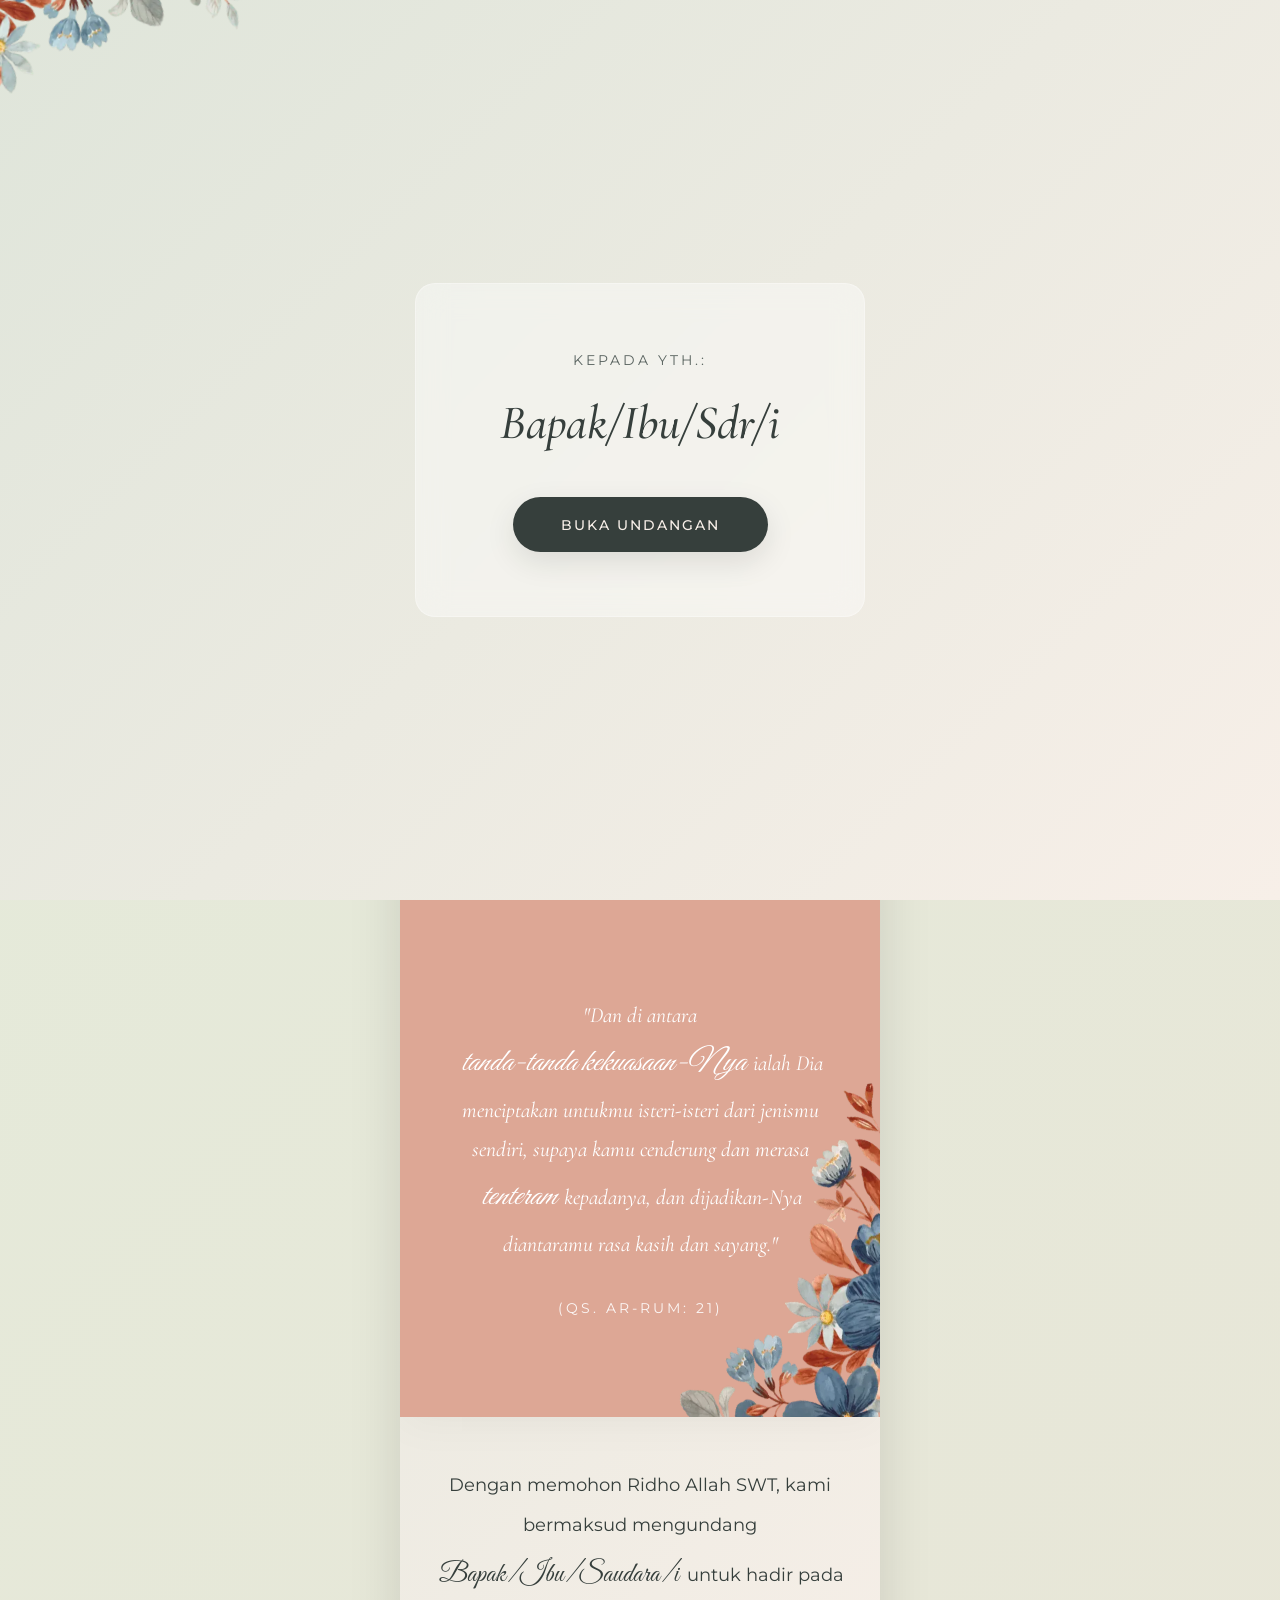
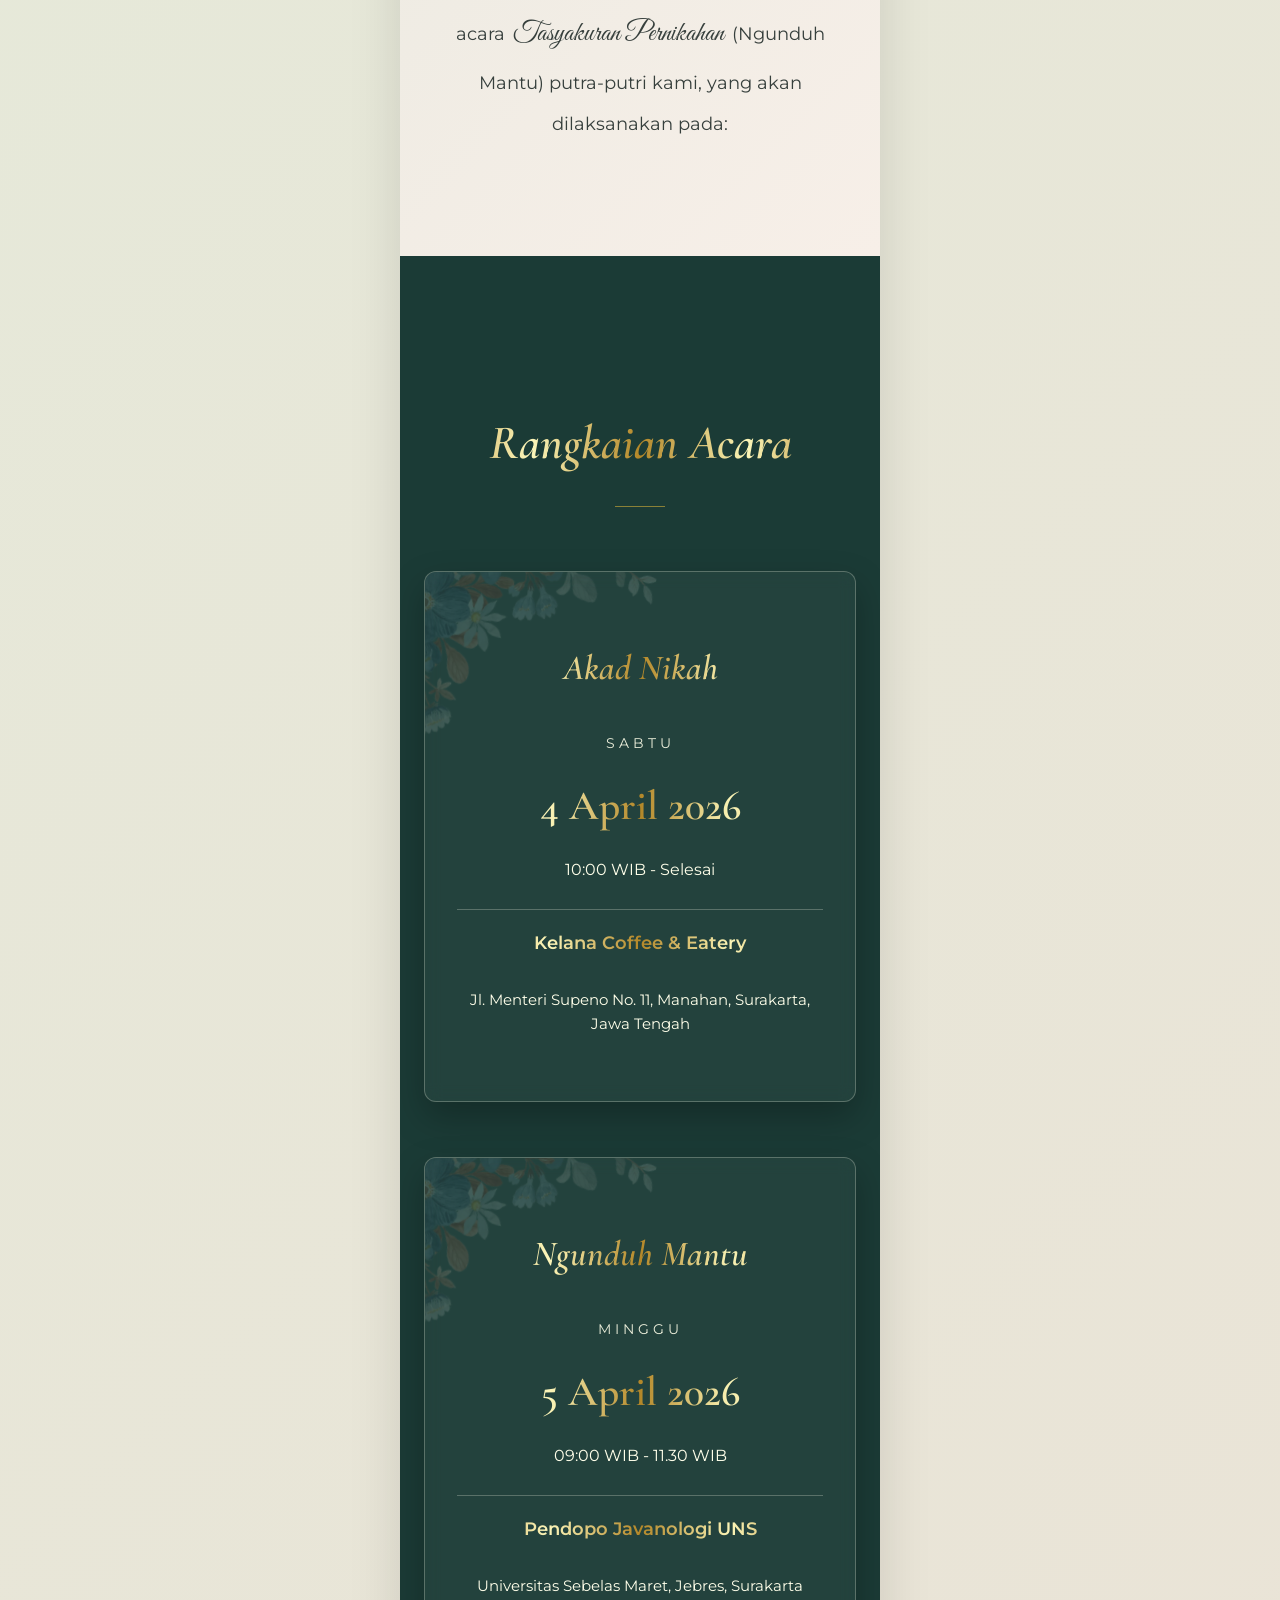
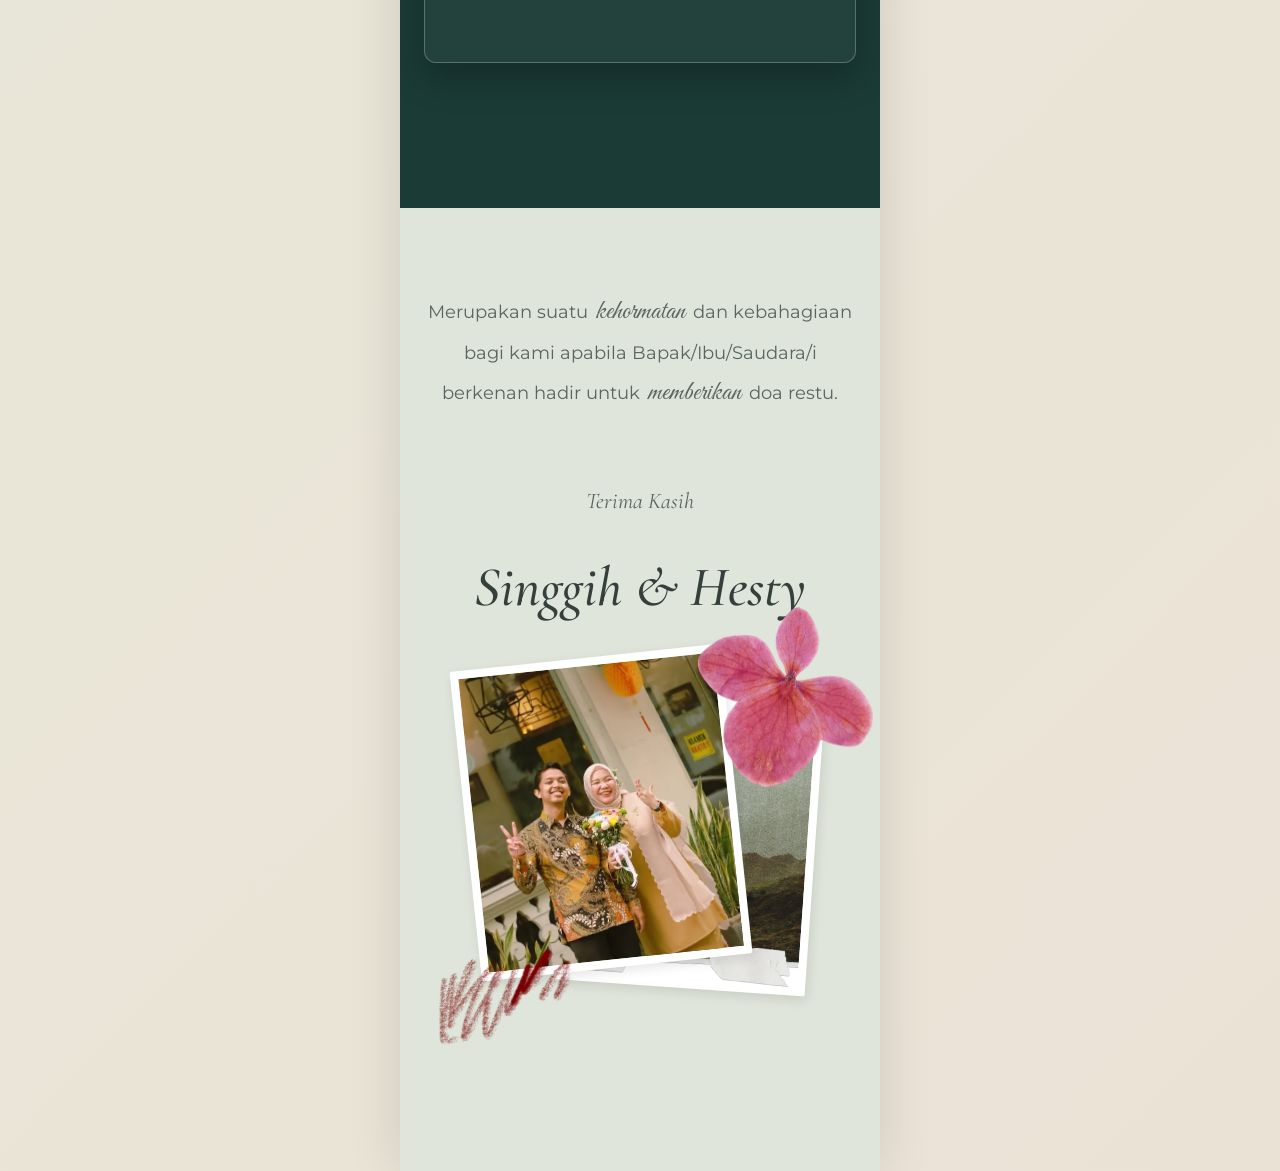
==== commit fb7acda7: "feat pergantian musik dan beberapa font" ====
--- a/index.html
+++ b/index.html
@@ -9,24 +9,24 @@
     <!-- Preconnect ke Google Fonts -->
     <link rel="preconnect" href="https://fonts.googleapis.com">
     <link rel="preconnect" href="https://fonts.gstatic.com" crossorigin>
-    <!-- Penggunaan tipografi kuat serif dan sans-serif -->
+    <!-- Penggunaan tipografi kuat serif, sans-serif, dan tulisan tangan (cursive) -->
     <link
-        href="https://fonts.googleapis.com/css2?family=Cormorant+Garamond:ital,wght@0,400;0,600;1,400;1,600&family=Montserrat:wght@300;400;500;600&display=swap"
+        href="https://fonts.googleapis.com/css2?family=Cormorant+Garamond:ital,wght@0,400;0,600;1,400;1,600&family=Great+Vibes&family=Montserrat:wght@300;400;500;600&display=swap"
         rel="stylesheet">
 
     <!-- CSS telah menggunakan path baru (assets/css) hasil refactor -->
     <link rel="stylesheet" href="assets/css/style.css">
     <link rel="icon" href="favicon.ico" type="image/x-icon">
 </head>
-<audio id="sfx-open">
-    <source src="assets/audio/button.mp3" type="audio/mpeg">
-</audio>
-
-<audio id="bg-music" loop>
-    <source src="assets/audio/music.mp3" type="audio/mpeg">
-</audio>
 
 <body>
+    <audio id="sfx-open">
+        <source src="assets/audio/button.mp3" type="audio/mpeg">
+    </audio>
+    <audio id="bg-music" loop>
+        <source src="assets/audio/music.mp3" type="audio/mpeg">
+    </audio>
+
     <!-- 
        =========================================================
        COVER SCREEN 
@@ -53,150 +53,161 @@
         </div>
     </div>
 
-    <!-- 
+    <!-- START APP WRAPPER FOR MOBILE-FIRST DESKTOP -->
+    <div class="app-wrapper">
+
+        <!-- 
        =========================================================
        MAIN CONTENT (Desain Berbasis Section Penuh)
        =========================================================
     -->
 
-    <!-- SEAMLESS TOP GROUP (Terhubung tanpa batas dari Hero hingga Undangan) -->
-    <main class="seamless-top-group">
-        <!-- 1. HERO SECTION -->
-        <section id="hero" class="section hero-section">
-            <picture>
-                <source srcset="assets/img/decor-hero.webp" type="image/webp">
-                <img src="assets/img/decor-hero.png" alt="Ornamen" class="decor-img bottom-left hero-decor"
-                    fetchpriority="high">
-            </picture>
+        <!-- SEAMLESS TOP GROUP (Terhubung tanpa batas dari Hero hingga Undangan) -->
+        <main class="seamless-top-group">
+            <!-- 1. HERO SECTION -->
+            <section id="hero" class="section hero-section">
+                <!-- Background Layer Khusus Animasi Frame Photo -->
+                <div class="hero-frame-bg hero-frame-anim"></div>
+
+                <!-- Konten Tulisan Ditengah Frame -->
+                <div class="content hero-fade-up">
+                    <p class="subtitle">The Wedding of</p>
+                    <h1 class="title hero-name-stack">
+                        <span>Singgih</span>
+                        <span class="ampersand">&amp;</span>
+                        <span>Hesty</span>
+                    </h1>
+                    <p class="date">Minggu, 5 April 2026</p>
+                </div>
+            </section>
+
+            <!-- 2. QUOTE SECTION -->
+            <section id="quote" class="section quote-section">
+                <picture>
+                    <!-- Seksi ke bawah menggunakan loading="lazy" menjaga 3G optimization utama -->
+                    <source srcset="assets/img/decor-event.webp" type="image/webp">
+                    <img src="assets/img/decor-event.png" alt="Ornamen" class="decor-img bottom-right scroll-decor"
+                        loading="lazy">
+                </picture>
+                <div class="content line-spacing scroll-zoom">
+                    <p class="quote-text">"Dan di antara <span class="text-cursive">tanda-tanda kekuasaan-Nya</span>
+                        ialah Dia menciptakan untukmu
+                        isteri-isteri
+                        dari jenismu sendiri, supaya kamu cenderung dan merasa <span
+                            class="text-cursive">tenteram</span> kepadanya, dan dijadikan-Nya
+                        diantaramu
+                        rasa kasih dan sayang."</p>
+                    <p class="quote-source">(QS. Ar-Rum: 21)</p>
+                </div>
+            </section>
+
+            <!-- 3. INVITATION TEXT SECTION -->
+            <section id="invitation-text" class="section invitation-section">
+                <div class="content scroll-fade-up">
+                    <p class="invitation-para">Dengan memohon Ridho Allah SWT, kami
+                        bermaksud mengundang
+                        <span class="text-cursive">Bapak/Ibu/Saudara/i</span>
+                        untuk hadir pada acara <span class="text-cursive">Tasyakuran Pernikahan</span> (Ngunduh Mantu)
+                        putra-putri kami, yang akan
+                        dilaksanakan
+                        pada:
+                    </p>
+                </div>
+            </section>
+        </main>
+
+        <!-- 4. EVENTS SECTION (Akad & Ngunduh Mantu dalam Grid Card Emas/Emerald) -->
+        <section id="events" class="section events-group-section">
             <div class="content">
-                <p class="subtitle hero-fade-up">The Wedding of</p>
-                <h1 class="title">
-                    <span class="stagger-1" style="display:inline-block;">Singgih</span>
-                    <span class="stagger-2" style="display:inline-block;">&amp;</span>
-                    <span class="stagger-3" style="display:inline-block;">Hesty</span>
-                </h1>
-                <p class="date hero-fade-delay">Minggu, 5 April 2026</p>
+                <h2 class="section-title gold-text">Rangkaian Acara</h2>
+                <div class="events-grid">
+
+                    <!-- Card 1: Akad Nikah -->
+                    <div class="event-card-item scroll-slide-left">
+                        <picture>
+                            <source srcset="assets/img/decor-quote.webp" type="image/webp">
+                            <img src="assets/img/decor-quote.png" alt="Ornamen" class="decor-img top-left scroll-decor"
+                                loading="lazy">
+                        </picture>
+                        <h3 class="event-title gold-text">Akad Nikah</h3>
+                        <div class="event-details ivory-text">
+                            <p class="event-day">Sabtu</p>
+                            <p class="event-date gold-text">4 April 2026</p>
+                            <p class="event-time ivory-text">10:00 WIB - Selesai</p>
+                            <div class="event-location">
+                                <strong class="gold-text">Kelana Coffee & Eatery</strong><br>
+                                <span class="ivory-text">Jl. Menteri Supeno No. 11, Manahan, Surakarta, Jawa
+                                    Tengah</span>
+                            </div>
+                        </div>
+                    </div>
+
+                    <!-- Card 2: Ngunduh Mantu -->
+                    <div class="event-card-item scroll-slide-right">
+                        <picture>
+                            <source srcset="assets/img/decor-quote.webp" type="image/webp">
+                            <img src="assets/img/decor-quote.png" alt="Ornamen" class="decor-img top-left scroll-decor"
+                                loading="lazy">
+                        </picture>
+                        <h3 class="event-title gold-text">Ngunduh Mantu</h3>
+                        <div class="event-details ivory-text">
+                            <p class="event-day">Minggu</p>
+                            <p class="event-date gold-text">5 April 2026</p>
+                            <p class="event-time ivory-text">09:00 WIB - 11.30 WIB</p>
+                            <div class="event-location">
+                                <strong class="gold-text">Pendopo Javanologi UNS</strong><br>
+                                <span class="ivory-text">Universitas Sebelas Maret, Jebres, Surakarta</span>
+                            </div>
+                        </div>
+                    </div>
+
+                </div>
             </div>
         </section>
 
-        <!-- 2. QUOTE SECTION -->
-        <section id="quote" class="section quote-section">
-            <picture>
-                <!-- Seksi ke bawah menggunakan loading="lazy" menjaga 3G optimization utama -->
-                <source srcset="assets/img/decor-quote.webp" type="image/webp">
-                <img src="assets/img/decor-quote.png" alt="Ornamen" class="decor-img top-left scroll-decor"
-                    loading="lazy">
-            </picture>
-            <div class="content line-spacing scroll-zoom">
-                <p class="quote-text">"Dan di antara tanda-tanda kekuasaan-Nya ialah Dia menciptakan untukmu
-                    isteri-isteri
-                    dari jenismu sendiri, supaya kamu cenderung dan merasa tenteram kepadanya, dan dijadikan-Nya
-                    diantaramu
-                    rasa kasih dan sayang."</p>
-                <p class="quote-source">(QS. Ar-Rum: 21)</p>
+        <!-- 5. CLOSING & FOOTER (Latar Pale Sage) -->
+        <footer id="closing" class="section footer-section">
+            <div class="content">
+                <p class="footer-text">Merupakan suatu <span class="text-cursive">kehormatan</span> dan kebahagiaan bagi
+                    kami apabila Bapak/Ibu/Saudara/i
+                    berkenan hadir untuk <span class="text-cursive">memberikan</span> doa restu.</p>
+                <p class="footer-closing">Terima Kasih</p>
+                <h2 class="footer-title">Singgih & Hesty</h2>
             </div>
-        </section>
-
-        <!-- 3. INVITATION TEXT SECTION -->
-        <section id="invitation-text" class="section invitation-section">
+
             <div class="content">
-                <p class="invitation-para">Dengan memohon ridho Allah SWT, kami bermaksud mengundang Bapak/Ibu/Saudara/i
-                    untuk hadir pada acara Tasyakuran Pernikahan (Ngunduh Mantu) putra-putri kami, yang akan
-                    dilaksanakan
-                    pada:</p>
+                <div class="collage-wrapper">
+                    <!-- Foto Pemandangan (Latar) -->
+                    <picture>
+                        <source srcset="assets/img/photo-pemandangan.webp" type="image/webp">
+                        <img src="assets/img/photo-pemandandangan.jpg" alt="Pemandangan"
+                            class="collage-item photo-bg polaroid-style" loading="lazy">
+                    </picture>
+
+                    <!-- Foto Pasangan (Utama) -->
+                    <picture>
+                        <source srcset="assets/img/photo-main.webp" type="image/webp">
+                        <img src="assets/img/photo-main.jpg" alt="Pasangan"
+                            class="collage-item photo-main polaroid-style" loading="lazy">
+                    </picture>
+
+                    <!-- Aksen Bunga (Menimpa) -->
+                    <picture>
+                        <source srcset="assets/img/photo-bunga.webp" type="image/webp">
+                        <img src="assets/img/accent-flower.png" alt="Aksen Bunga" class="collage-item accent-flower"
+                            loading="lazy">
+                    </picture>
+
+                    <!-- Aksen Coretan/Selotip -->
+                    <picture>
+                        <source srcset="assets/img/photo-scribble2.webp" type="image/webp">
+                        <img src="assets/img/accent-scribble.png" alt="Aksen Coretan"
+                            class="collage-item accent-scribble" loading="lazy">
+                    </picture>
+                </div>
             </div>
-        </section>
-    </main>
-
-    <!-- 4. EVENTS SECTION (Akad & Ngunduh Mantu dalam Grid Card Emas/Emerald) -->
-    <section id="events" class="section events-group-section">
-        <div class="content">
-            <h2 class="section-title gold-text">Rangkaian Acara</h2>
-            <div class="events-grid">
-
-                <!-- Card 1: Akad Nikah -->
-                <div class="event-card-item scroll-slide-left">
-                    <picture>
-                        <source srcset="assets/img/decor-quote.webp" type="image/webp">
-                        <img src="assets/img/decor-quote.png" alt="Ornamen" class="decor-img top-left scroll-decor"
-                            loading="lazy">
-                    </picture>
-                    <h3 class="event-title gold-text">Akad Nikah</h3>
-                    <div class="event-details ivory-text">
-                        <p class="event-day">Sabtu</p>
-                        <p class="event-date gold-text">4 April 2026</p>
-                        <p class="event-time ivory-text">10:00 WIB - Selesai</p>
-                        <div class="event-location">
-                            <strong class="gold-text">Kelana Coffee & Eatery</strong><br>
-                            <span class="ivory-text">Jl. Menteri Supeno No. 11, Manahan, Surakarta, Jawa Tengah</span>
-                        </div>
-                    </div>
-                </div>
-
-                <!-- Card 2: Ngunduh Mantu -->
-                <div class="event-card-item scroll-slide-right">
-                    <picture>
-                        <source srcset="assets/img/decor-quote.webp" type="image/webp">
-                        <img src="assets/img/decor-quote.png" alt="Ornamen" class="decor-img top-left scroll-decor"
-                            loading="lazy">
-                    </picture>
-                    <h3 class="event-title gold-text">Ngunduh Mantu</h3>
-                    <div class="event-details ivory-text">
-                        <p class="event-day">Minggu</p>
-                        <p class="event-date gold-text">5 April 2026</p>
-                        <p class="event-time ivory-text">09:00 WIB - 11.30 WIB</p>
-                        <div class="event-location">
-                            <strong class="gold-text">Pendopo Javanologi UNS</strong><br>
-                            <span class="ivory-text">Universitas Sebelas Maret, Jebres, Surakarta</span>
-                        </div>
-                    </div>
-                </div>
-
-            </div>
-        </div>
-    </section>
-
-    <!-- 5. CLOSING & FOOTER (Latar Pale Sage) -->
-    <footer id="closing" class="section footer-section">
-        <div class="content">
-            <p class="footer-text">Merupakan suatu kehormatan dan kebahagiaan bagi kami apabila Bapak/Ibu/Saudara/i
-                berkenan hadir untuk memberikan doa restu.</p>
-            <p class="footer-closing">Terima Kasih</p>
-            <h2 class="footer-title">Singgih & Hesty</h2>
-        </div>
-
-        <div class="content">
-            <div class="collage-wrapper">
-                <!-- Foto Pemandangan (Latar) -->
-                <picture>
-                    <source srcset="assets/img/photo-pemandangan.webp" type="image/webp">
-                    <img src="assets/img/photo-pemandandangan.jpg" alt="Pemandangan"
-                        class="collage-item photo-bg polaroid-style" loading="lazy">
-                </picture>
-
-                <!-- Foto Pasangan (Utama) -->
-                <picture>
-                    <source srcset="assets/img/photo-main.webp" type="image/webp">
-                    <img src="assets/img/photo-main.jpg" alt="Pasangan" class="collage-item photo-main polaroid-style"
-                        loading="lazy">
-                </picture>
-
-                <!-- Aksen Bunga (Menimpa) -->
-                <picture>
-                    <source srcset="assets/img/photo-bunga.webp" type="image/webp">
-                    <img src="assets/img/accent-flower.png" alt="Aksen Bunga" class="collage-item accent-flower"
-                        loading="lazy">
-                </picture>
-
-                <!-- Aksen Coretan/Selotip -->
-                <picture>
-                    <source srcset="assets/img/photo-scribble2.webp" type="image/webp">
-                    <img src="assets/img/accent-scribble.png" alt="Aksen Coretan" class="collage-item accent-scribble"
-                        loading="lazy">
-                </picture>
-            </div>
-        </div>
-    </footer>
+        </footer>
+    </div> <!-- Tutup app-wrapper -->
 
     <!-- File Eksternal JS Utama User -->
     <script src="assets/js/main.js"></script>
--- a/assets/css/style.css
+++ b/assets/css/style.css
@@ -32,6 +32,7 @@
     /* Konfigurasi Hierarki Kuat */
     --font-heading: 'Cormorant Garamond', serif;
     --font-body: 'Montserrat', sans-serif;
+    --font-cursive: 'Great Vibes', cursive;
 }
 
 /* === Reset & Base Element === */
@@ -45,14 +46,39 @@
     font-family: var(--font-body);
     color: var(--color-charcoal-light);
     line-height: 1.8;
-    background-color: var(--color-sand);
-    /* Penting: Cegah overflow x ke kanan karena posisi gambar ornamen absolut border offset */
-    overflow-x: hidden;
+    /* Desktop Gutter Soft Gradient (muted light hero gradient) */
+    background: linear-gradient(135deg, #e4ebda 0%, #ebe2d6 100%);
     -webkit-font-smoothing: antialiased;
     -moz-osx-font-smoothing: grayscale;
+    min-height: 100vh;
+}
+
+/* === MOBILE-FIRST DESKTOP WRAPPER === */
+.app-wrapper {
+    width: 100%;
+    max-width: 480px;
+    min-height: 100vh;
+    margin: 0 auto;
+    background-color: var(--color-sand);
+    box-shadow: 0 0 50px rgba(0, 0, 0, 0.12);
+    /* Elevasi Halus */
+    position: relative;
+    overflow-x: hidden;
+    /* Mencegah elemen luber keluar pinggir 'HP' */
 }
 
 /* === Typography Utilities === */
+.text-cursive {
+    font-family: var(--font-cursive);
+    font-size: 1.45em;
+    /* Dipaksa lebih dominan membesar agar imbang dengan huruf normal sans-serif */
+    font-weight: 400;
+    white-space: nowrap;
+    /* Teks jangan terputus pindah baris jika terpotong panjang kata */
+    padding: 0 3px;
+    /* color: var(--color-terra-deep); Opsional jika ingin ganti warna khusus bisa dimasukkan disini nanti */
+}
+
 h1,
 h2,
 h3,
@@ -178,13 +204,73 @@
     background: linear-gradient(135deg, var(--color-sage-light) 0%, var(--color-sand) 100%);
 }
 
-/* 1. Hero Section */
+/* 1. Hero Section (Wallpaper Mobile Fit) */
 .hero-section {
-    min-height: 100vh;
+    position: relative;
+    height: 100dvh;
+    /* Sangat persis dengan area aman layar browser mobile */
+    max-width: 480px;
+    /* Lock area sentral */
+    margin: 0 auto;
+    overflow: hidden;
+
     display: flex;
+    flex-direction: column;
     align-items: center;
-    background: transparent;
-    padding-bottom: 2rem;
+    justify-content: center;
+    padding: 3rem 2.5rem;
+    /* Padding ekstra agar menjorok menjauhi bingkai */
+    z-index: 1;
+}
+
+/* Background Frame Terpisah Untuk Animasi Independen Harmoni */
+.hero-frame-bg {
+    position: absolute;
+    inset: 0;
+    width: 100%;
+    height: 100%;
+    z-index: -1;
+    pointer-events: none;
+
+    /* Frame Luxury Ornament difusi sebagai CSS Background Utama dengan Fallback */
+    background-image: url('../img/photo-frame.png');
+    background-image: -webkit-image-set(url('../img/photo-frame.webp') 1x, url('../img/photo-frame.png') 1x);
+    background-image: image-set(url('../img/photo-frame.webp') type('image/webp'), url('../img/photo-frame.png') type('image/png'));
+    background-size: 100% 100%;
+    /* Stretch persis ke dimensi container */
+    background-position: center;
+    background-repeat: no-repeat;
+}
+
+/* Base Hidden Animasi Khusus Layer Frame */
+.hero-frame-anim {
+    will-change: opacity, transform;
+    transition: opacity 1.5s cubic-bezier(0.4, 0, 0.2, 1), transform 1.5s cubic-bezier(0.4, 0, 0.2, 1);
+}
+
+.hero-frame-anim.is-hidden {
+    opacity: 0;
+    transform: scale(0.93);
+    /* Efek Soft Scale-in / Zoom Perlahan */
+}
+
+/* Format Hero Name: 2 Baris Menggunakan Flexbox */
+.hero-name-stack {
+    display: flex;
+    flex-direction: column;
+    align-items: center;
+    justify-content: center;
+    line-height: 1.15;
+    margin: 1.5rem 0;
+}
+
+.hero-name-stack .ampersand {
+    font-size: 2.2rem;
+    font-family: var(--font-heading);
+    color: var(--color-terra-deep);
+    /* Aksen kontras teredam */
+    margin: 0.8rem 0;
+    opacity: 0.7;
 }
 
 /* 2. Quote Section (The Break) */
@@ -267,18 +353,24 @@
 
 /* Efek Nafas Organik (Tertiup Angin) pada Ornamen Kolase */
 @keyframes flowerBreath {
-    0%, 100% {
+
+    0%,
+    100% {
         transform: scale(1) rotate(0deg);
     }
+
     50% {
         transform: scale(1.03) rotate(0.8deg);
     }
 }
 
 @keyframes scribbleBreath {
-    0%, 100% {
+
+    0%,
+    100% {
         transform: scale(1) rotate(0deg);
     }
+
     50% {
         transform: scale(1.02) rotate(-0.5deg);
     }
@@ -304,7 +396,8 @@
     will-change: transform;
     transform-origin: bottom left;
     animation: scribbleBreath 10s ease-in-out infinite;
-    animation-delay: 2s; /* Jeda waktu agar ayunan kedua ornamen tidak sama */
+    animation-delay: 2s;
+    /* Jeda waktu agar ayunan kedua ornamen tidak sama */
 }
 
 /* === INVITATION TEXT SECTION === */
@@ -421,17 +514,7 @@
     margin-bottom: 0.4rem;
 }
 
-@media (min-width: 768px) {
-    .events-grid {
-        grid-template-columns: 1fr 1fr;
-        /* Membentuk frame Flex Jajar */
-        gap: 2.5rem;
-    }
-
-    .event-card-item {
-        padding: 4rem 3rem;
-    }
-}
+/* Responsive Desktop Grid dihapus agar flex/grid tetap stacked di container sempit 480px */
 
 /* 5. RSVP Section */
 .rsvp-section {
@@ -453,7 +536,7 @@
 }
 
 .footer-text {
-    font-size: 0.95rem;
+    font-size: 1.15rem;
     margin-bottom: 4rem;
 }
 
@@ -499,6 +582,11 @@
 .cover-screen {
     position: fixed;
     inset: 0;
+    /* Kembalikan ke format Edge-to-Edge Adaptive */
+    width: 100%;
+    max-width: none;
+    /* Hapus limitasi lebar dimensi seluler */
+    margin: 0;
     background: linear-gradient(135deg, var(--color-sage-light) 0%, var(--color-sand) 100%);
     z-index: 9999;
     display: flex;
@@ -546,43 +634,49 @@
     color: var(--color-charcoal);
 }
 
-/* Desktop Responsiveness Adjustment */
-@media (min-width: 768px) {
-    .title {
-        font-size: 5rem;
-    }
-
-    .section-title {
-        font-size: 3.5rem;
-    }
-
-    .section {
-        padding: 9rem 2rem;
-    }
-}
+/* Padding/Font besar desktop dihapus agar proportional di container seluler 480px */
 
 /* ========================================================= */
 /* === ANIMASI INTERAKTIF MURNI (SCROLL & ENTRANCE) ======== */
 /* ========================================================= */
 
-.scroll-zoom, .scroll-slide-left, .scroll-slide-right, .scroll-fade-up, .scroll-decor,
-.hero-fade-up, .stagger-1, .stagger-2, .stagger-3, .hero-fade-delay, .hero-decor {
+.scroll-zoom,
+.scroll-slide-left,
+.scroll-slide-right,
+.scroll-fade-up,
+.scroll-decor,
+.hero-fade-up,
+.hero-decor {
     will-change: opacity, transform, margin-top;
-    transition: opacity 1.2s cubic-bezier(0.4, 0, 0.2, 1), 
-                transform 1.2s cubic-bezier(0.4, 0, 0.2, 1),
-                margin-top 1.2s cubic-bezier(0.4, 0, 0.2, 1);
+    transition: opacity 1.2s cubic-bezier(0.4, 0, 0.2, 1),
+        transform 1.2s cubic-bezier(0.4, 0, 0.2, 1),
+        margin-top 1.2s cubic-bezier(0.4, 0, 0.2, 1);
 }
 
 /* Base Hidden States yang disuntikkan via JS (progressive enhancement support) */
-.scroll-zoom.is-hidden { opacity: 0; transform: scale(0.92); }
-.scroll-slide-left.is-hidden { opacity: 0; transform: translateX(-40px); }
-.scroll-slide-right.is-hidden { opacity: 0; transform: translateX(40px); }
-.scroll-fade-up.is-hidden, .hero-fade-up.is-hidden,
-.stagger-1.is-hidden, .stagger-2.is-hidden, .stagger-3.is-hidden, .hero-fade-delay.is-hidden { 
-    opacity: 0; 
-    transform: translateY(30px); 
-}
-.scroll-decor.is-hidden, .hero-decor.is-hidden { 
-    opacity: 0 !important; 
-    margin-top: 25px !important; 
+.scroll-zoom.is-hidden {
+    opacity: 0;
+    transform: scale(0.92);
+}
+
+.scroll-slide-left.is-hidden {
+    opacity: 0;
+    transform: translateX(-40px);
+}
+
+.scroll-slide-right.is-hidden {
+    opacity: 0;
+    transform: translateX(40px);
+}
+
+.scroll-fade-up.is-hidden,
+.hero-fade-up.is-hidden {
+    opacity: 0;
+    transform: translateY(30px);
+}
+
+.scroll-decor.is-hidden,
+.hero-decor.is-hidden {
+    opacity: 0 !important;
+    margin-top: 25px !important;
 }
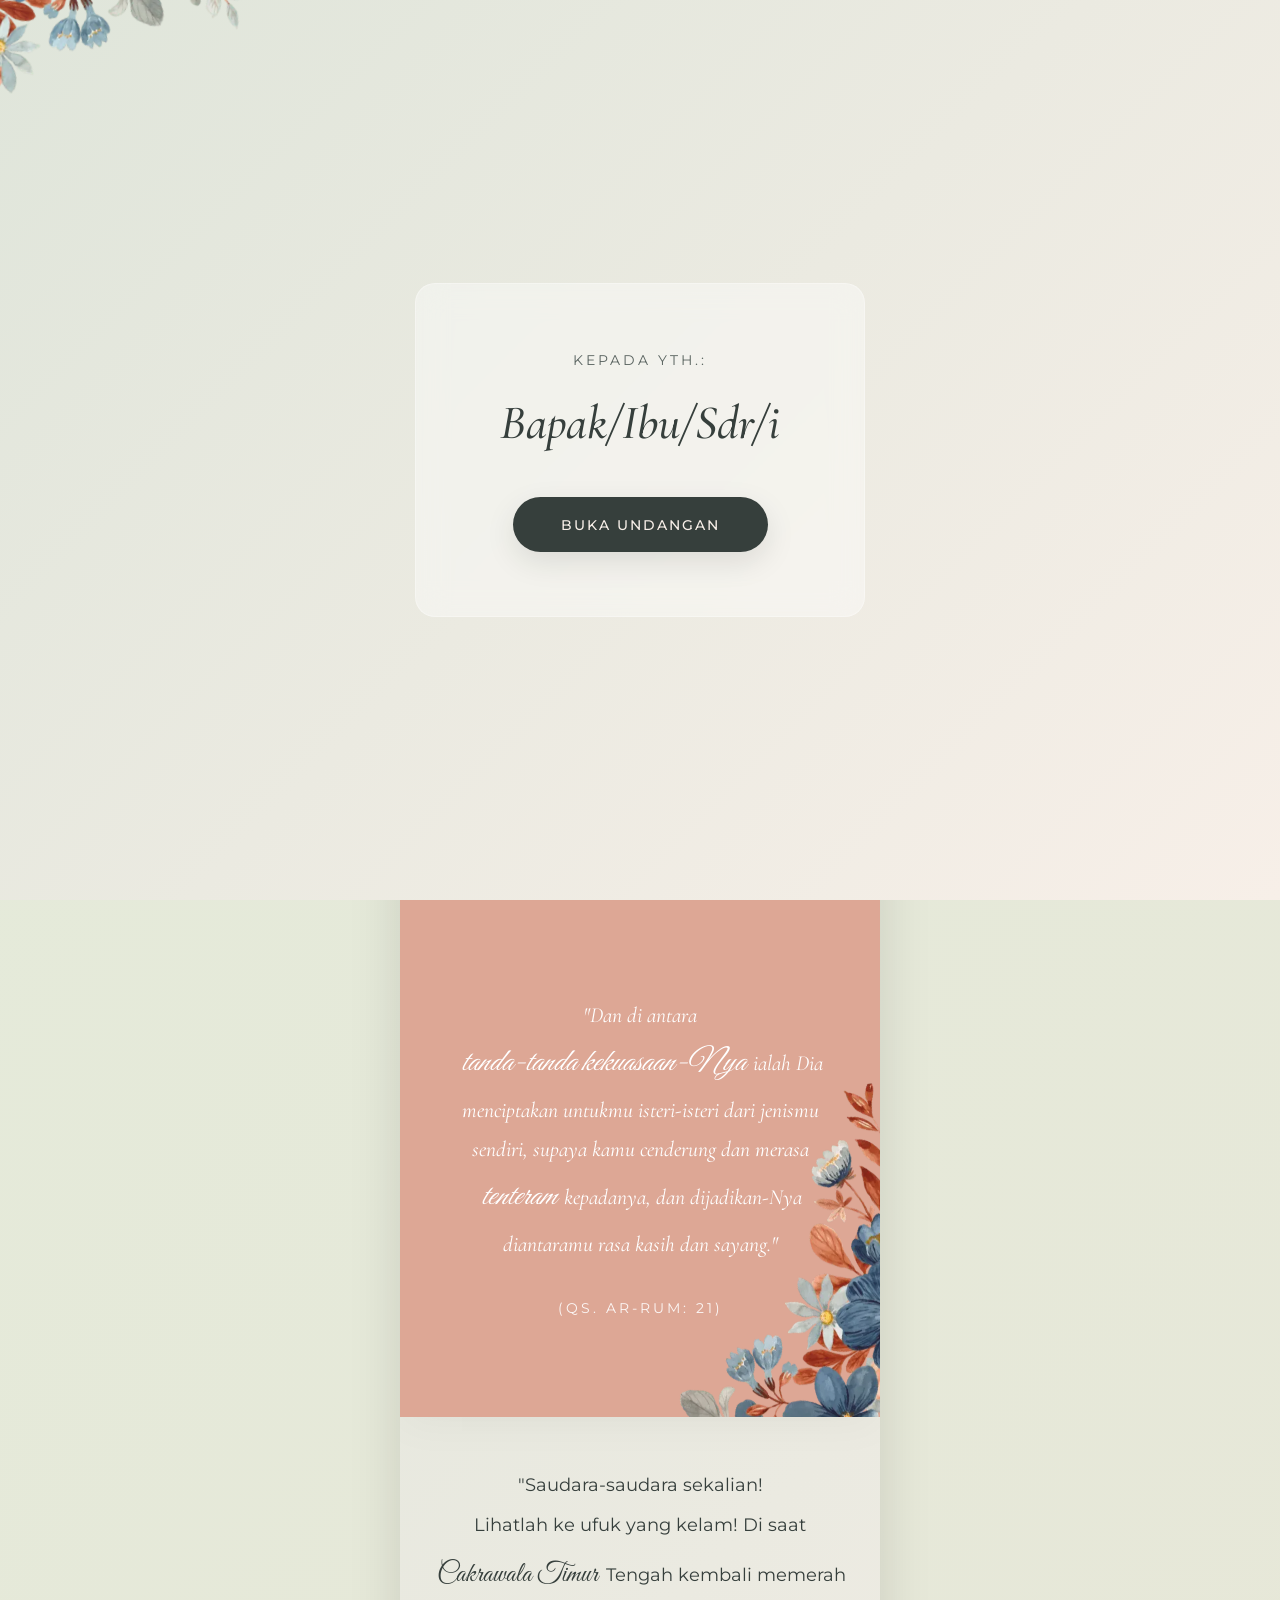
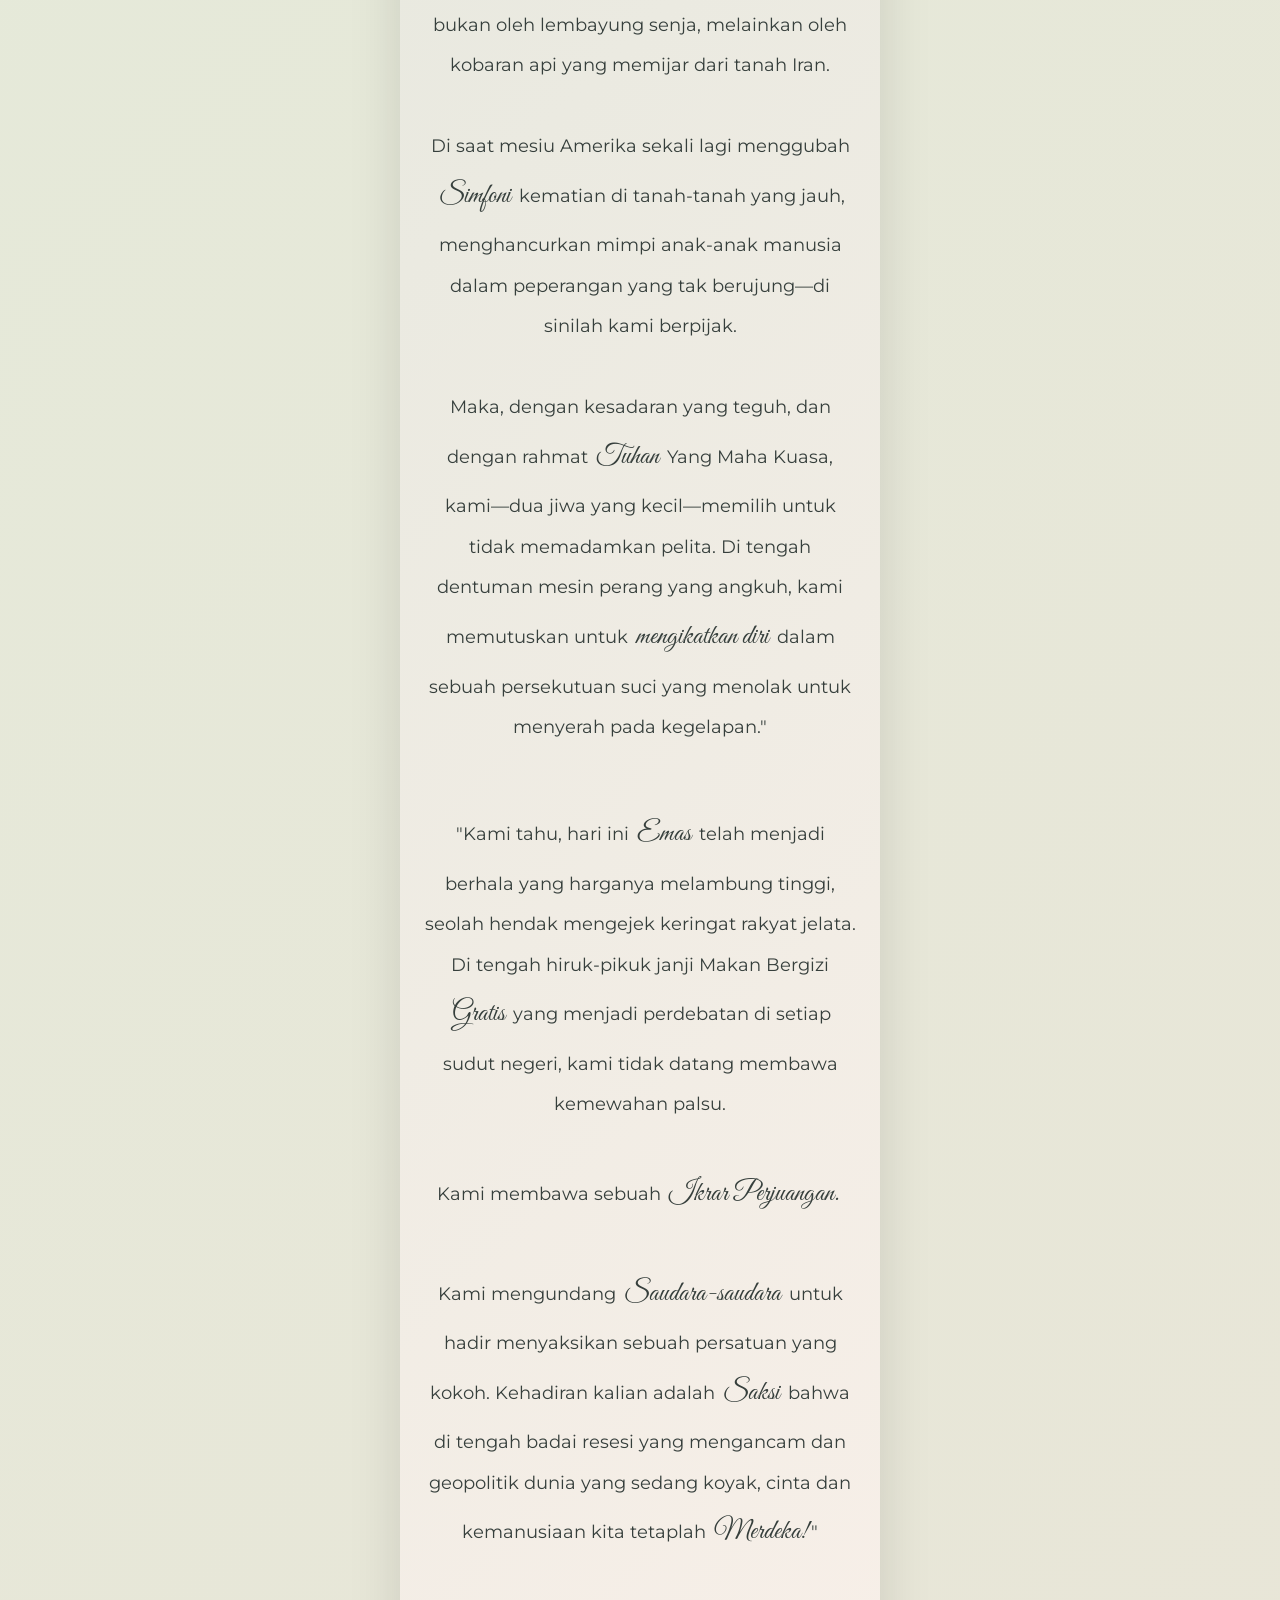
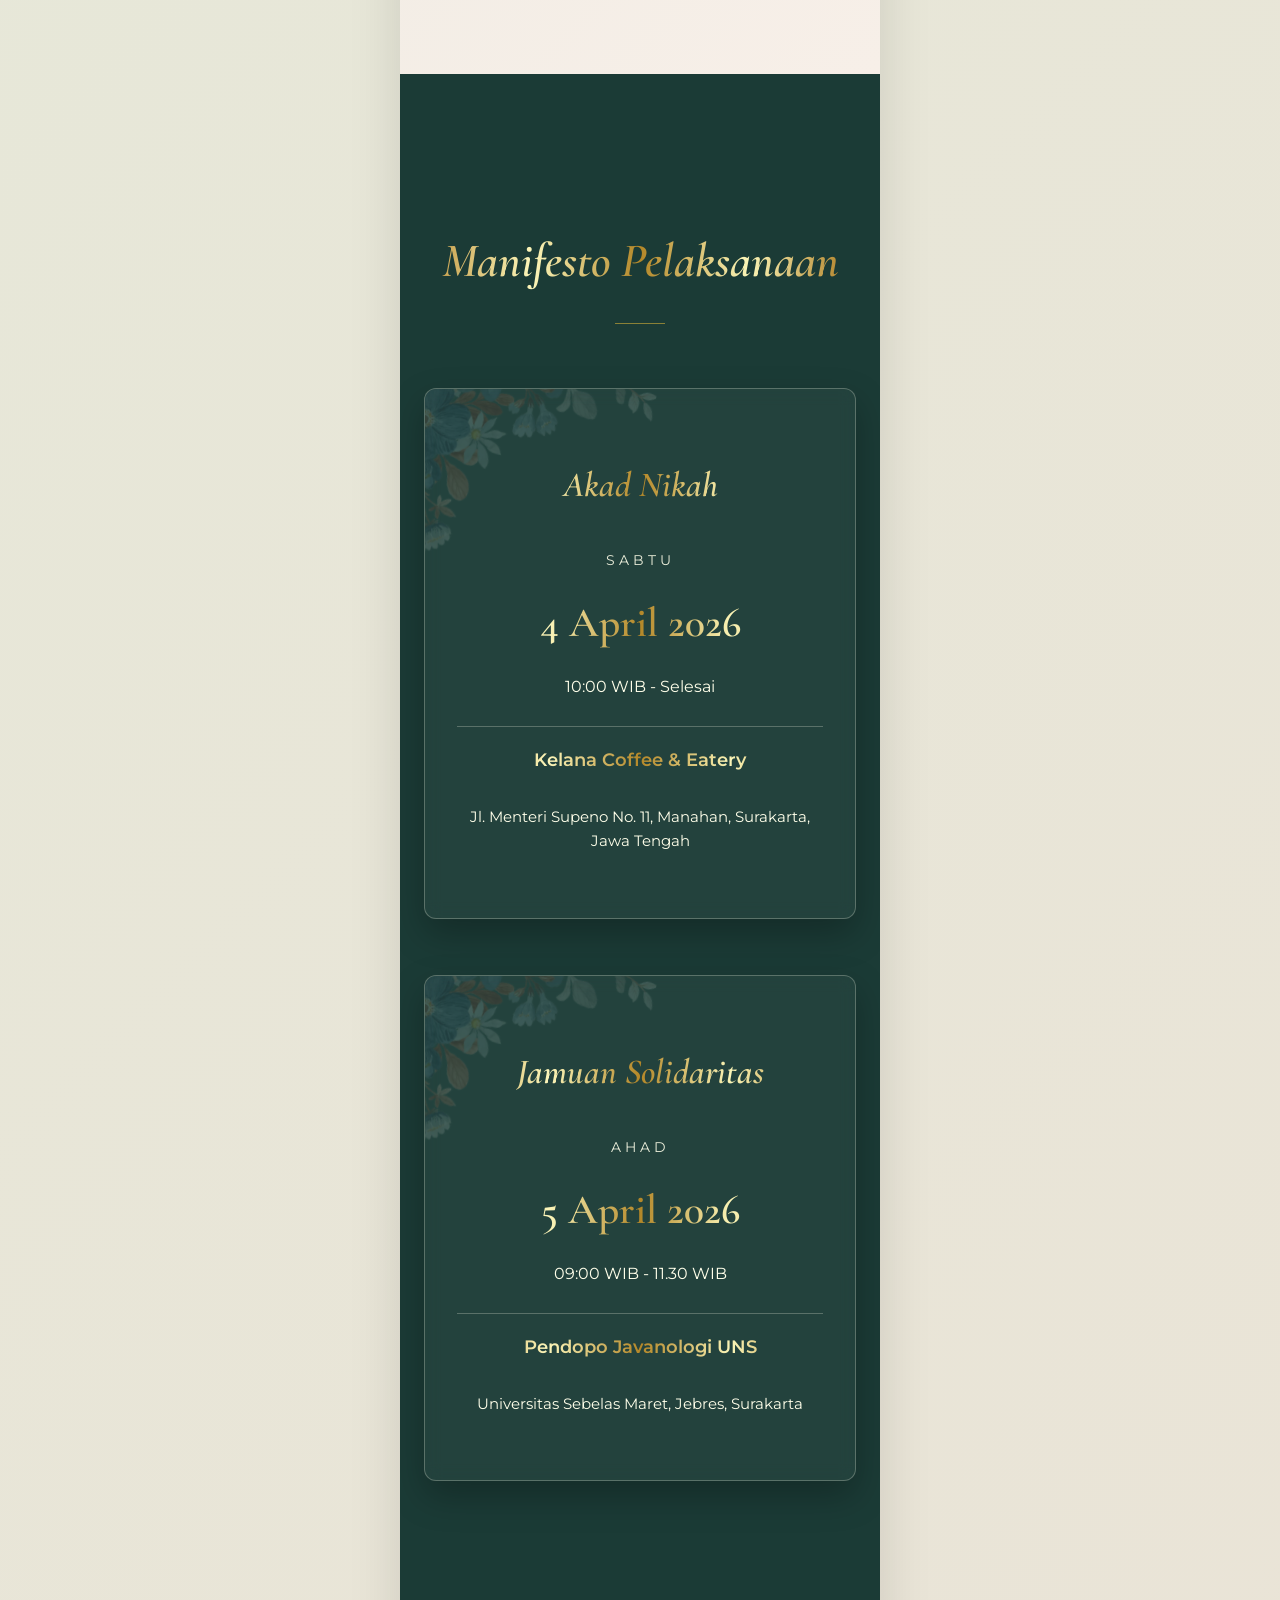
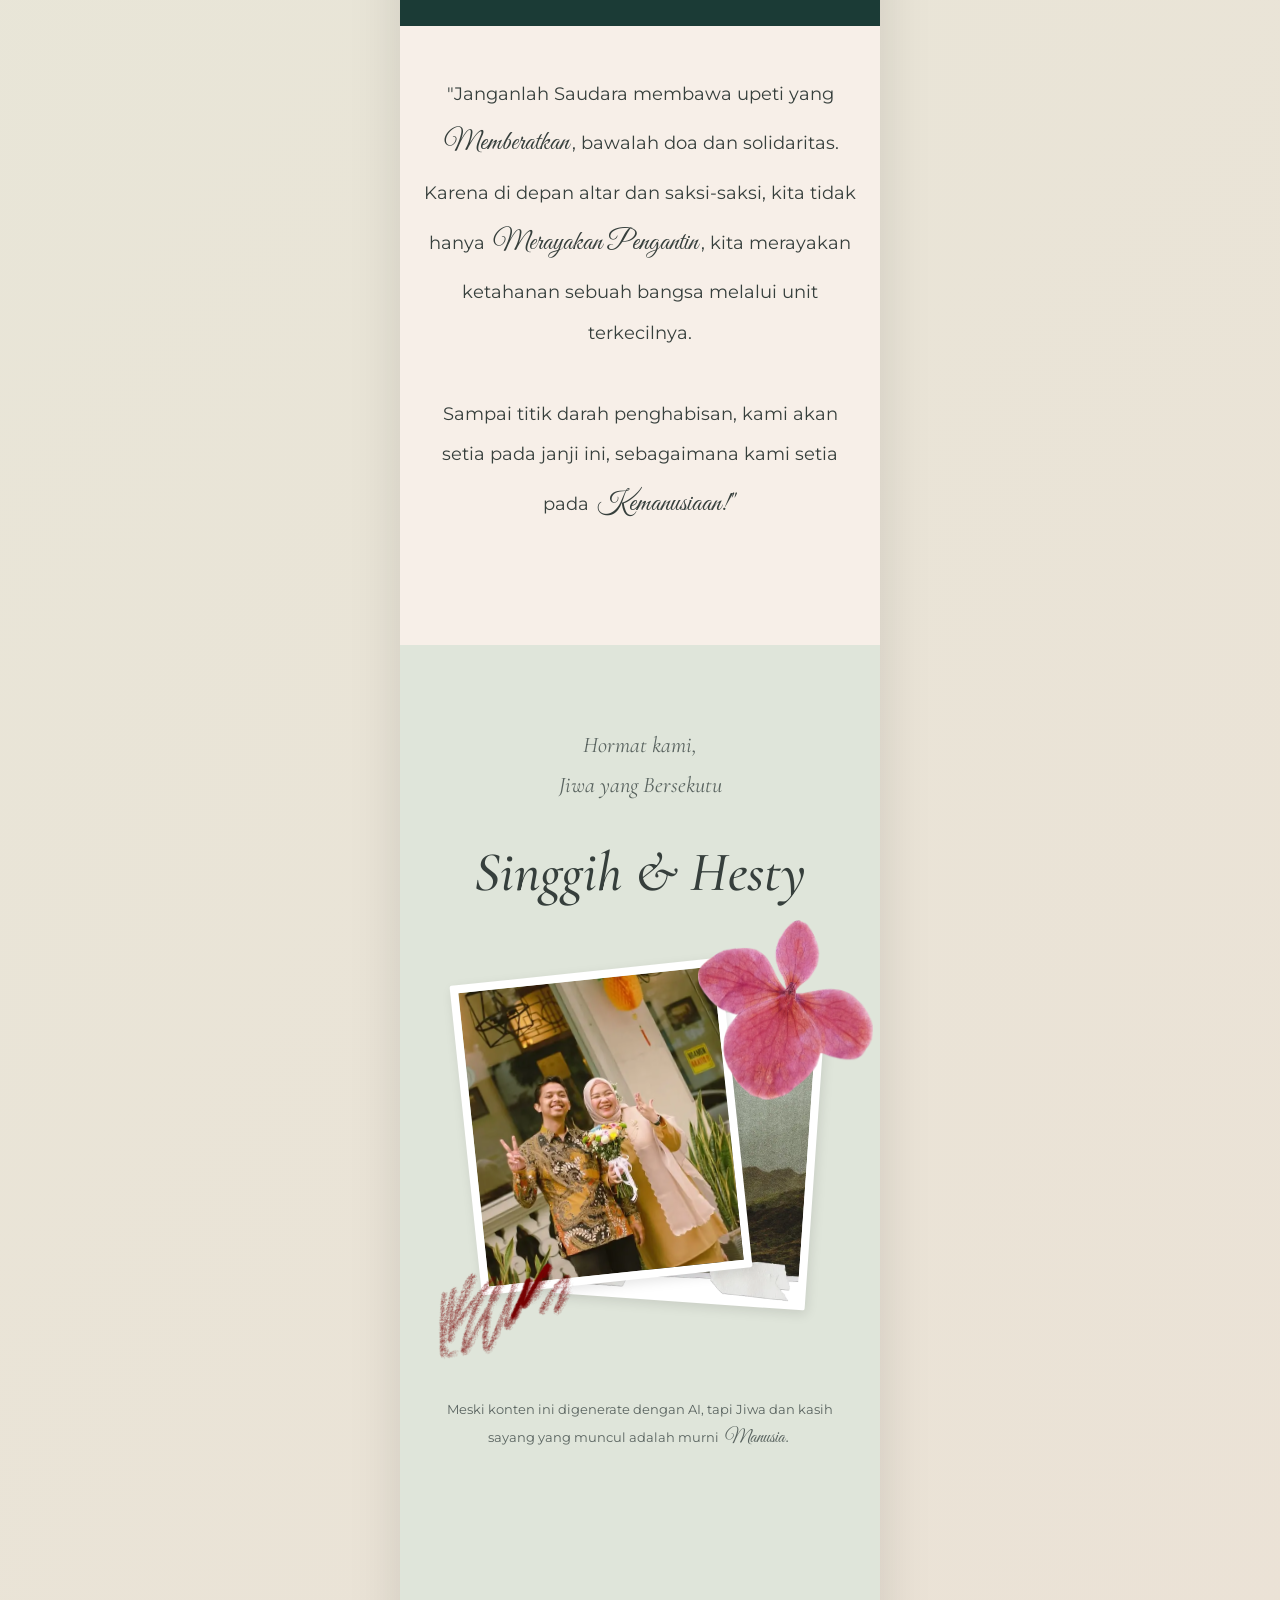
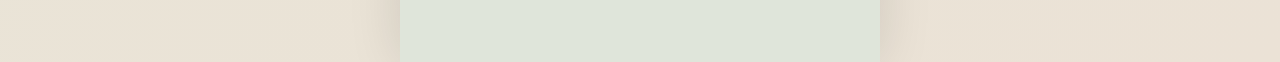
==== commit c5ce90ed: "perbaikan copywriting" ====
--- a/index.html
+++ b/index.html
@@ -104,13 +104,16 @@
             <!-- 3. INVITATION TEXT SECTION -->
             <section id="invitation-text" class="section invitation-section">
                 <div class="content scroll-fade-up">
-                    <p class="invitation-para">Dengan memohon Ridho Allah SWT, kami
-                        bermaksud mengundang
-                        <span class="text-cursive">Bapak/Ibu/Saudara/i</span>
-                        untuk hadir pada acara <span class="text-cursive">Tasyakuran Pernikahan</span> (Ngunduh Mantu)
-                        putra-putri kami, yang akan
-                        dilaksanakan
-                        pada:
+                    <p class="invitation-para">
+                        "Saudara-saudara sekalian!
+                        <br>Lihatlah ke ufuk yang kelam! Di saat <span class="text-cursive">Cakrawala Timur</span> Tengah kembali memerah bukan oleh lembayung senja, melainkan oleh kobaran api yang memijar dari tanah Iran.<br><br>Di saat mesiu Amerika sekali lagi menggubah <span class="text-cursive">Simfoni</span> kematian di tanah-tanah yang jauh, menghancurkan mimpi anak-anak manusia dalam peperangan yang tak berujung—di sinilah kami berpijak.<br><br>
+                        Maka, dengan kesadaran yang teguh, dan dengan rahmat <span class="text-cursive"> Tuhan</span> Yang Maha Kuasa, kami—dua jiwa yang kecil—memilih untuk tidak memadamkan pelita. Di tengah dentuman mesin perang yang angkuh, kami memutuskan untuk <span class="text-cursive"> mengikatkan diri</span> dalam sebuah persekutuan suci yang menolak untuk menyerah pada kegelapan."</p><br><br>
+                </div>
+                <div class="content scroll-fade-up">
+                    <p class="invitation-para">
+                        "Kami tahu, hari ini <span class="text-cursive">Emas</span> telah menjadi berhala yang harganya melambung tinggi, seolah hendak mengejek keringat rakyat jelata. Di tengah hiruk-pikuk janji Makan Bergizi <span class="text-cursive"> Gratis</span> yang menjadi perdebatan di setiap sudut negeri, kami tidak datang membawa kemewahan palsu.<br><br>
+                        Kami membawa sebuah <span class="text-cursive">Ikrar Perjuangan.</span><br><br>
+                        Kami mengundang <span class="text-cursive">Saudara-saudara</span> untuk hadir menyaksikan sebuah persatuan yang kokoh. Kehadiran kalian adalah <span class="text-cursive">Saksi</span> bahwa di tengah badai resesi yang mengancam dan geopolitik dunia yang sedang koyak, cinta dan kemanusiaan kita tetaplah <span class="text-cursive">Merdeka!</span>"
                     </p>
                 </div>
             </section>
@@ -119,7 +122,7 @@
         <!-- 4. EVENTS SECTION (Akad & Ngunduh Mantu dalam Grid Card Emas/Emerald) -->
         <section id="events" class="section events-group-section">
             <div class="content">
-                <h2 class="section-title gold-text">Rangkaian Acara</h2>
+                <h2 class="section-title gold-text">Manifesto Pelaksanaan</h2>
                 <div class="events-grid">
 
                     <!-- Card 1: Akad Nikah -->
@@ -149,9 +152,9 @@
                             <img src="assets/img/decor-quote.png" alt="Ornamen" class="decor-img top-left scroll-decor"
                                 loading="lazy">
                         </picture>
-                        <h3 class="event-title gold-text">Ngunduh Mantu</h3>
+                        <h3 class="event-title gold-text">Jamuan Solidaritas</h3>
                         <div class="event-details ivory-text">
-                            <p class="event-day">Minggu</p>
+                            <p class="event-day">Ahad</p>
                             <p class="event-date gold-text">5 April 2026</p>
                             <p class="event-time ivory-text">09:00 WIB - 11.30 WIB</p>
                             <div class="event-location">
@@ -165,17 +168,20 @@
             </div>
         </section>
 
+        <section id="invitation-text" class="section invitation-section">
+            <div class="content scroll-fade-up">
+                <p class="invitation-para">
+                    "Janganlah Saudara membawa upeti yang <span class="text-cursive">Memberatkan</span>, bawalah doa dan solidaritas. <br>Karena di depan altar dan saksi-saksi, kita tidak hanya <span class="text-cursive">Merayakan Pengantin</span>, kita merayakan ketahanan sebuah bangsa melalui unit terkecilnya.
+                    <br><br>Sampai titik darah penghabisan, kami akan setia pada janji ini, sebagaimana kami setia pada <span class="text-cursive">Kemanusiaan!"</span>
+                </p>
+            </div>
+        </section>
         <!-- 5. CLOSING & FOOTER (Latar Pale Sage) -->
         <footer id="closing" class="section footer-section">
             <div class="content">
-                <p class="footer-text">Merupakan suatu <span class="text-cursive">kehormatan</span> dan kebahagiaan bagi
-                    kami apabila Bapak/Ibu/Saudara/i
-                    berkenan hadir untuk <span class="text-cursive">memberikan</span> doa restu.</p>
-                <p class="footer-closing">Terima Kasih</p>
+                <p class="footer-closing">Hormat kami,<br>Jiwa yang Bersekutu</p>
                 <h2 class="footer-title">Singgih & Hesty</h2>
-            </div>
-
-            <div class="content">
+                <br>
                 <div class="collage-wrapper">
                     <!-- Foto Pemandangan (Latar) -->
                     <picture>
@@ -206,6 +212,10 @@
                     </picture>
                 </div>
             </div>
+            <div class="content"></div>
+                <br><br>
+                <p class="footer-text">Meski konten ini digenerate dengan AI, tapi Jiwa dan kasih sayang yang muncul adalah murni <span class="text-cursive">Manusia.</span></p>
+            </div>
         </footer>
     </div> <!-- Tutup app-wrapper -->
 
--- a/assets/css/style.css
+++ b/assets/css/style.css
@@ -536,7 +536,7 @@
 }
 
 .footer-text {
-    font-size: 1.15rem;
+    font-size: 0.8rem;
     margin-bottom: 4rem;
 }
 
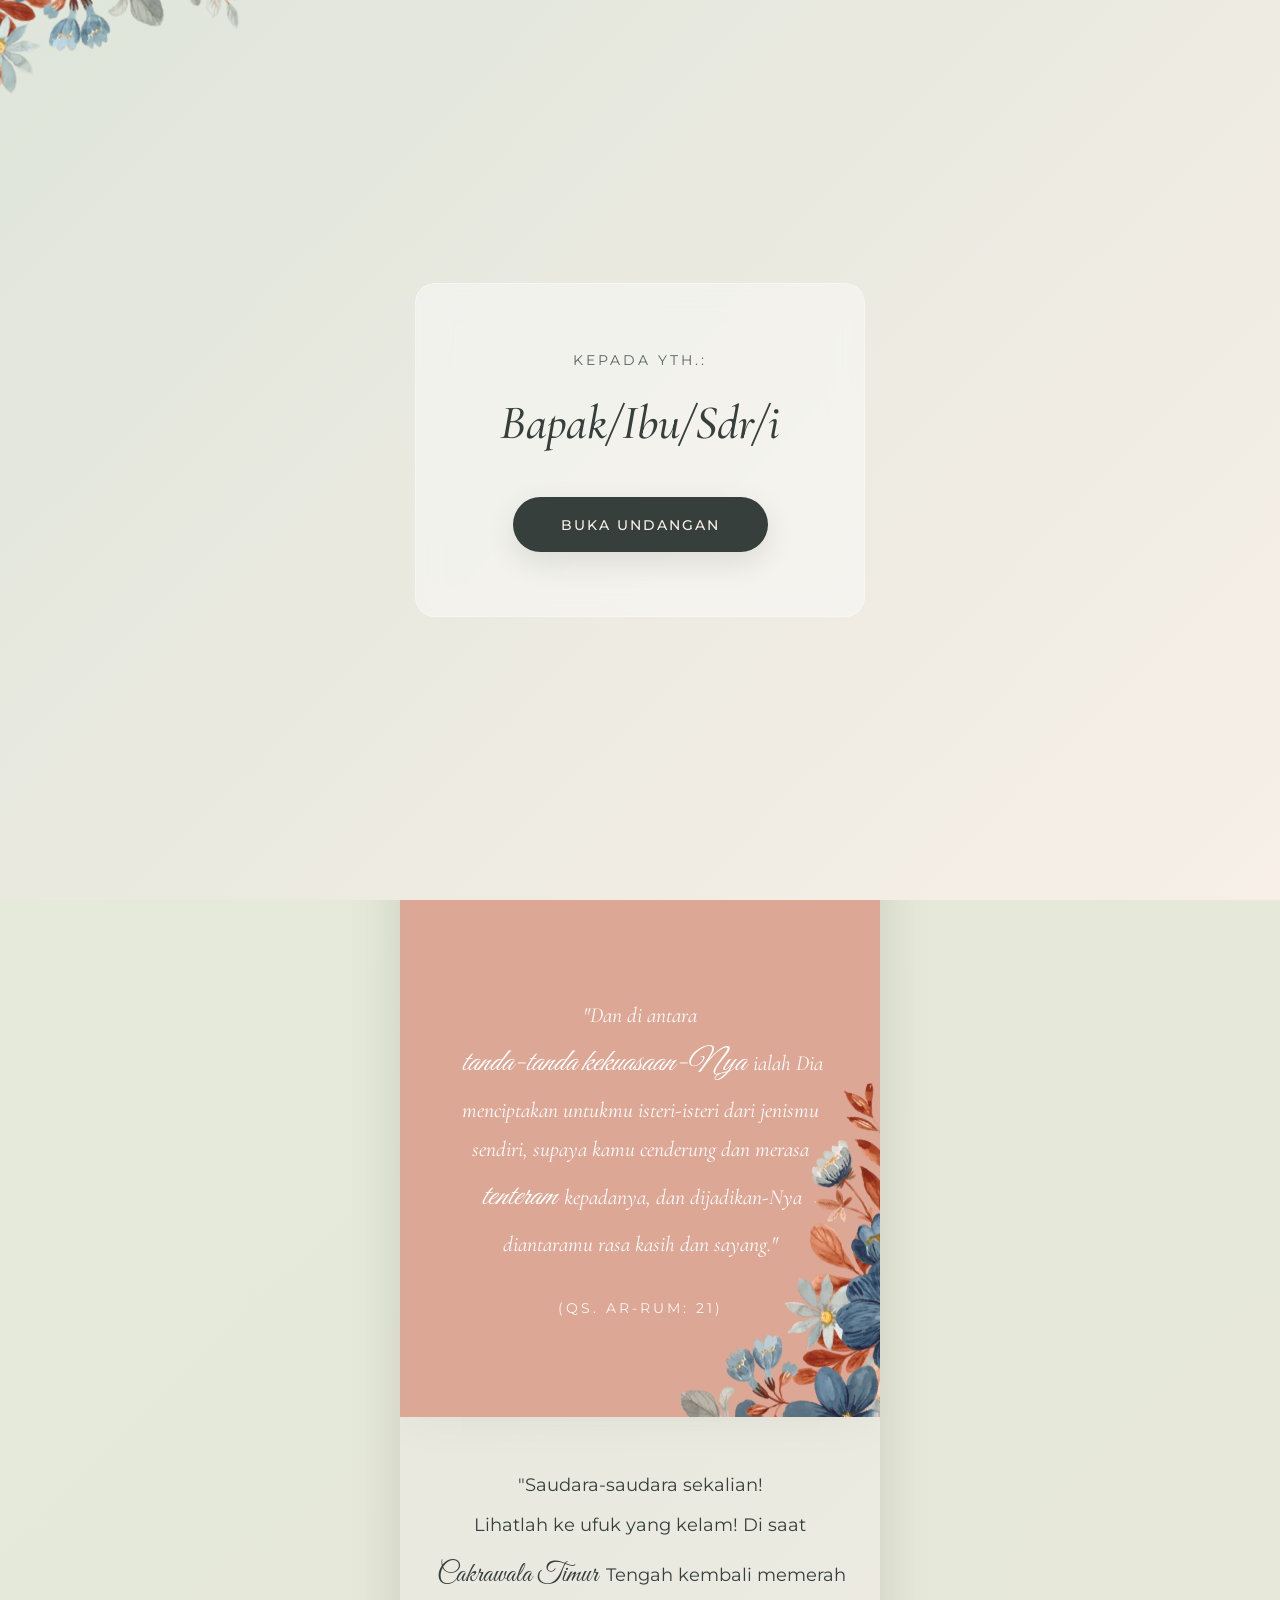
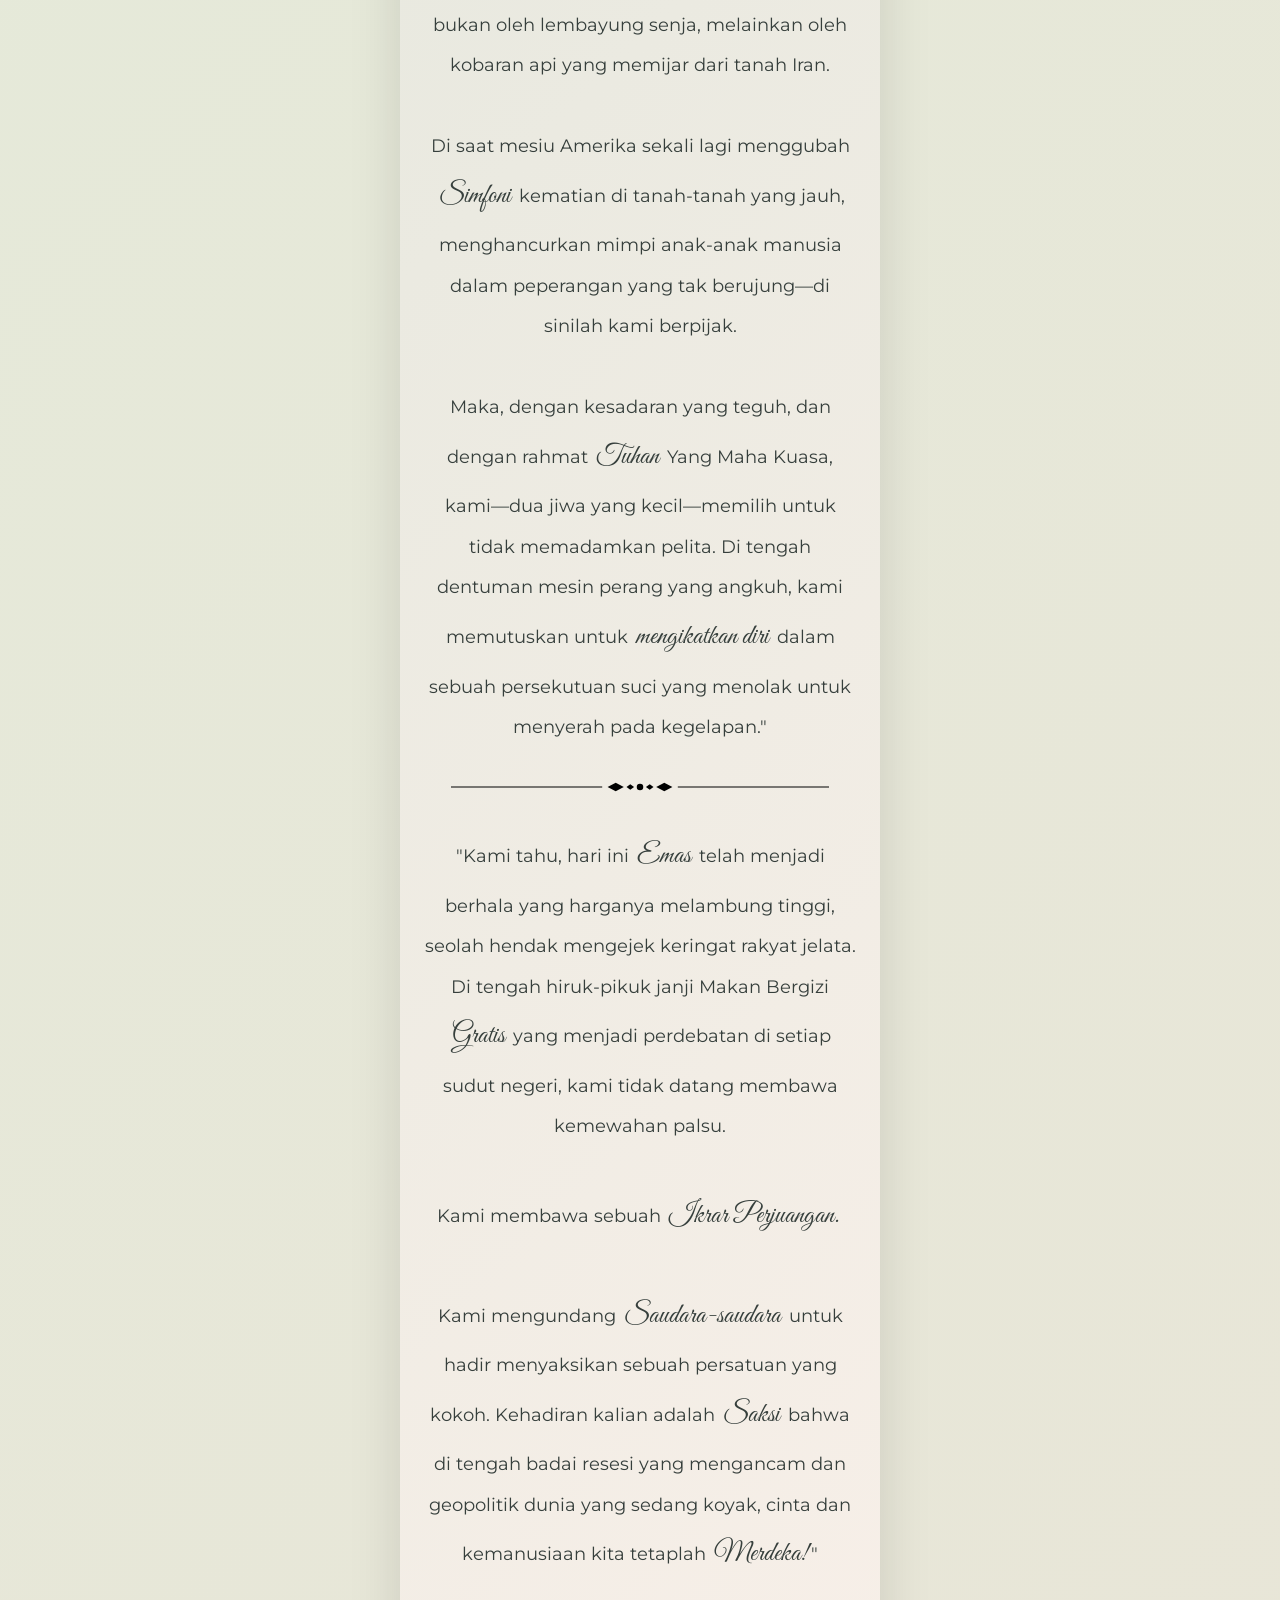
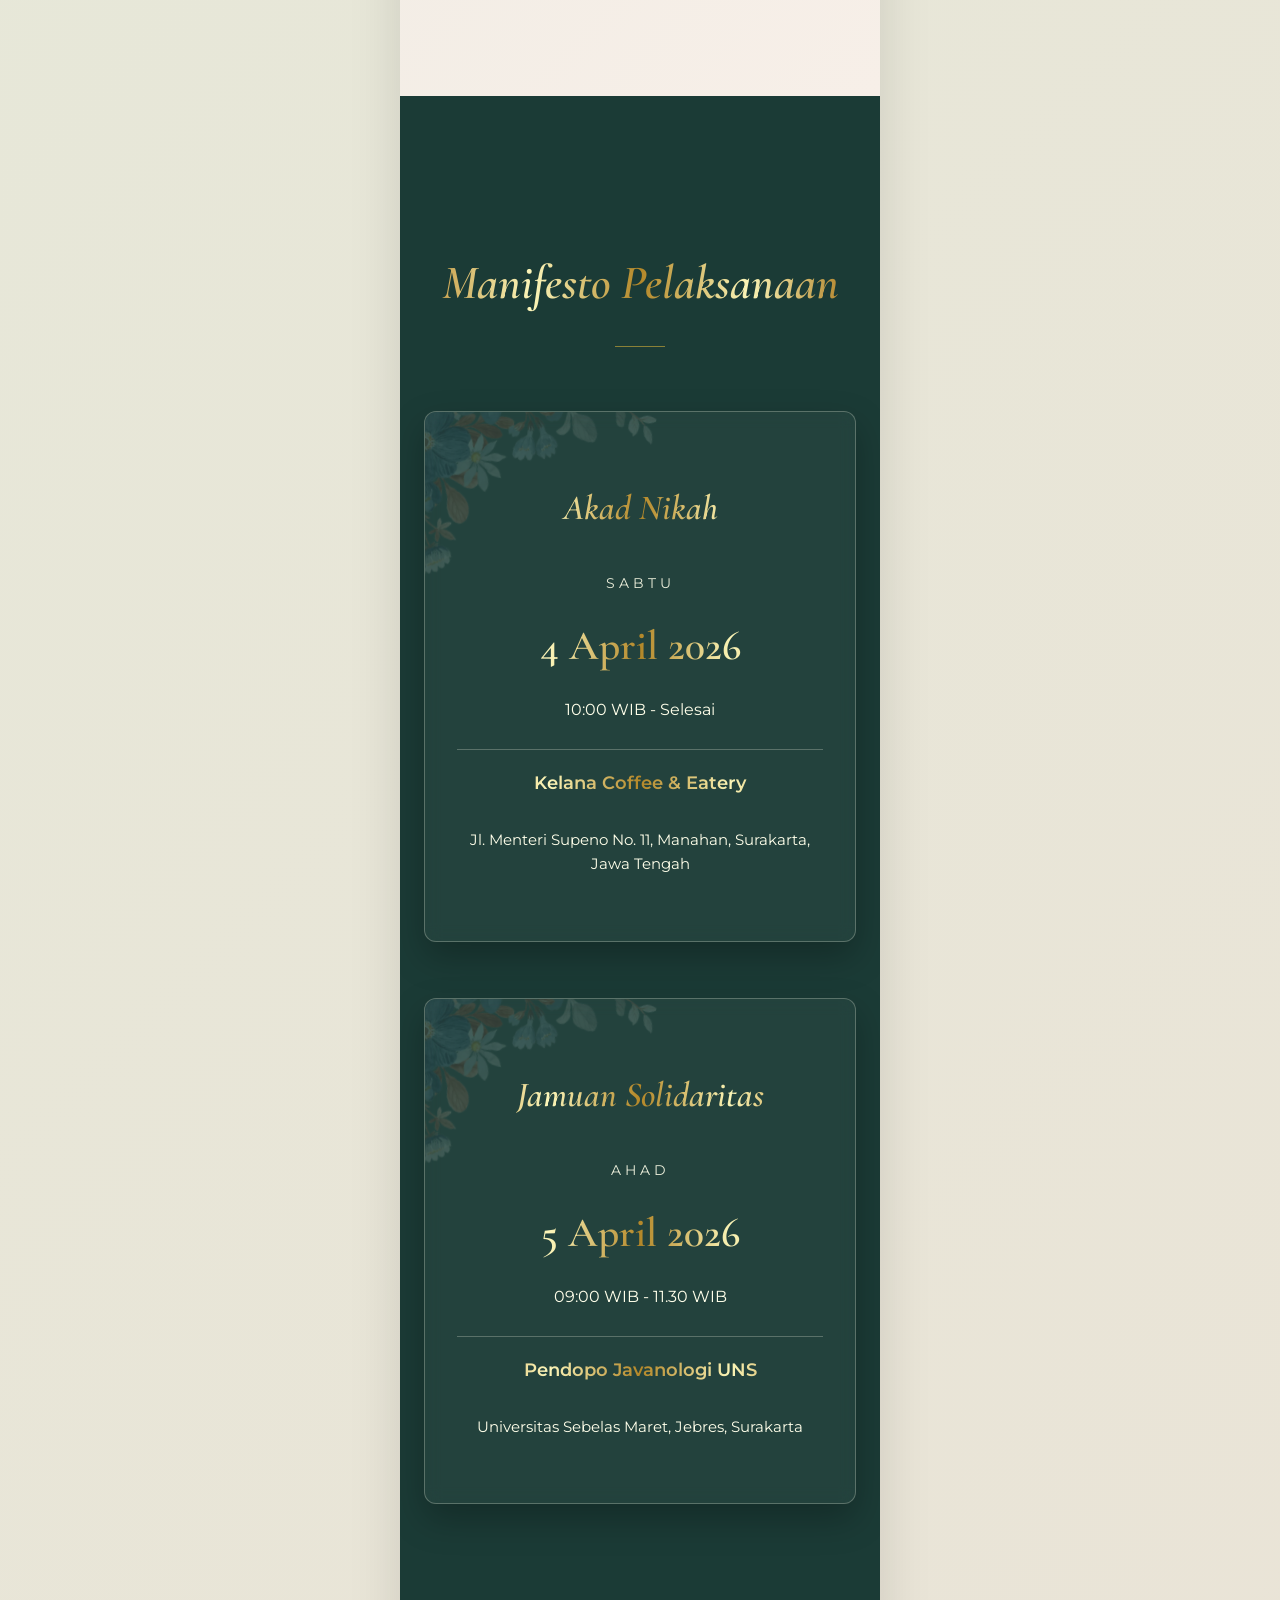
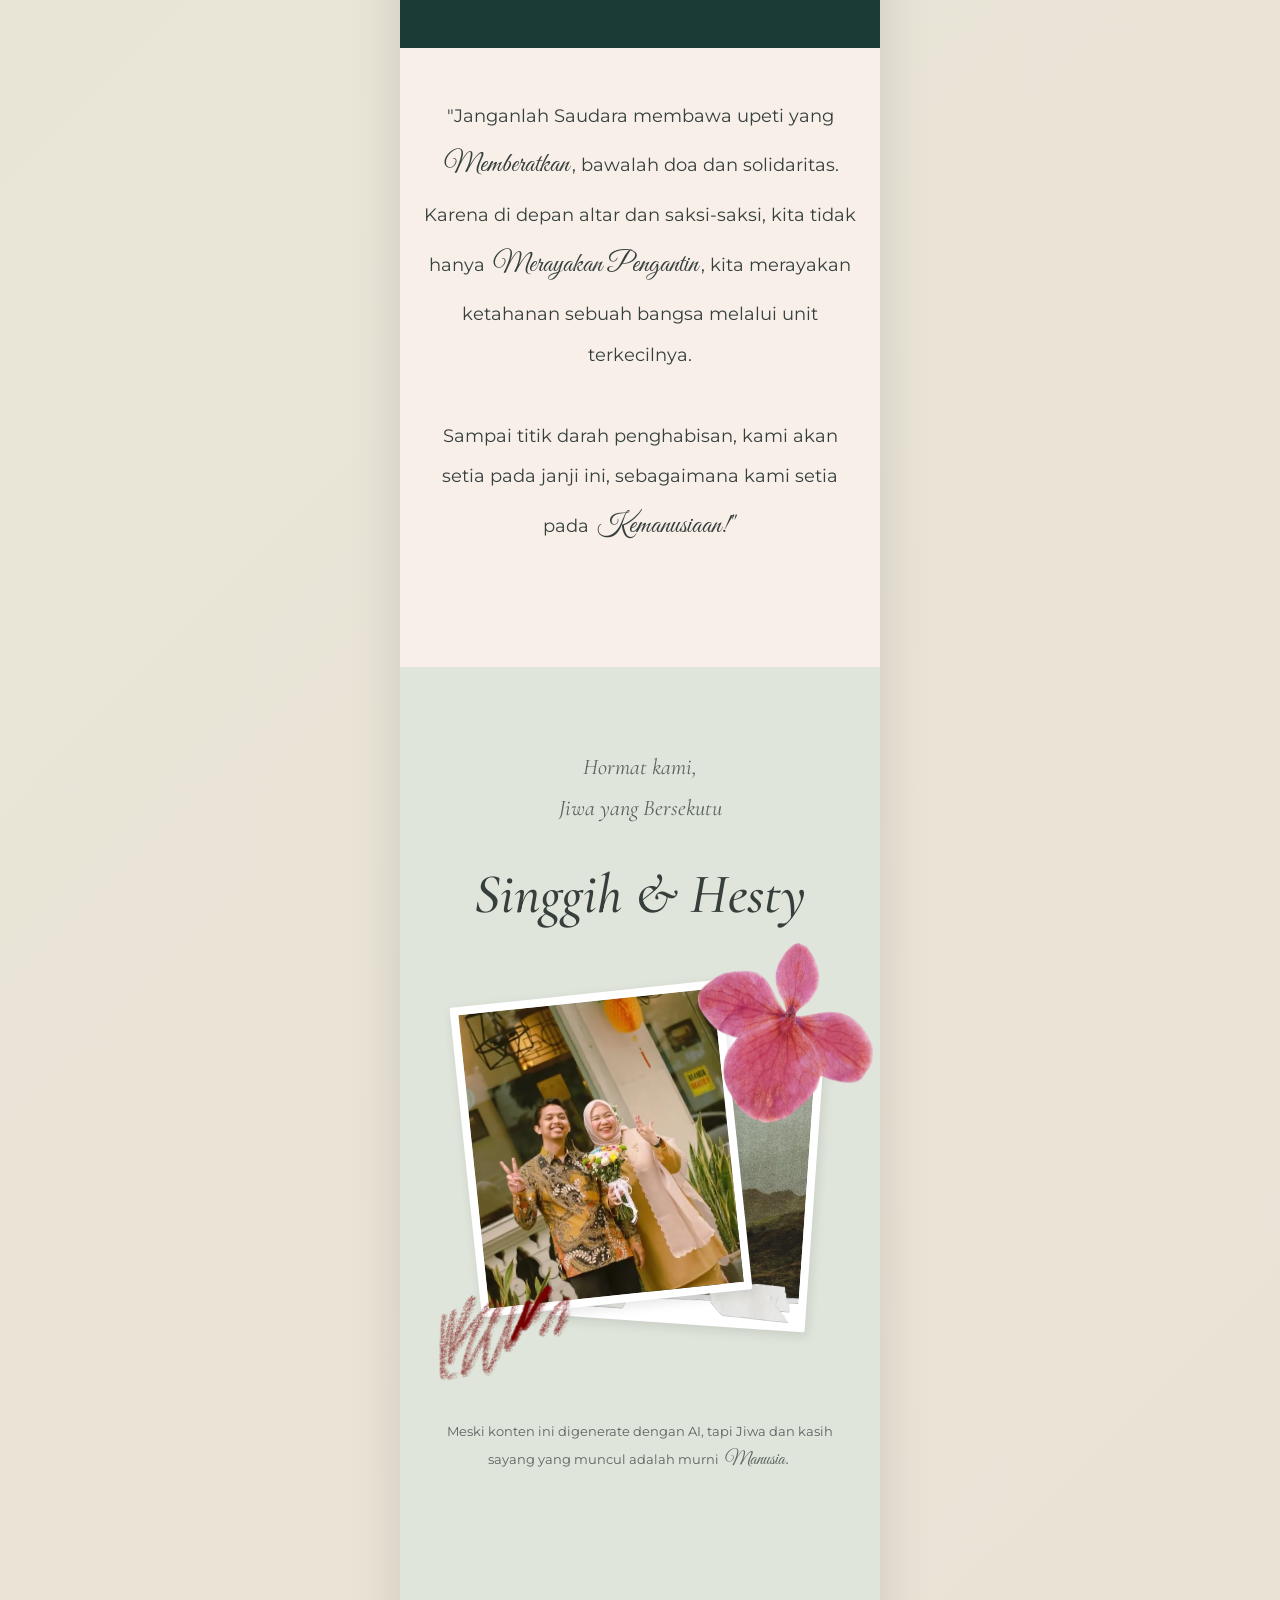
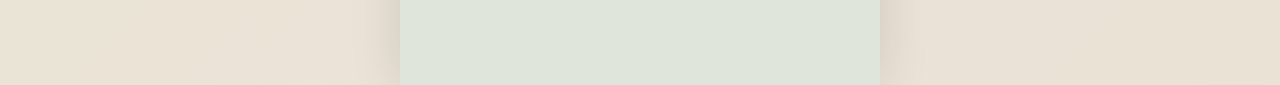
==== commit a04a0c45: "feat add separator" ====
--- a/index.html
+++ b/index.html
@@ -107,8 +107,9 @@
                     <p class="invitation-para">
                         "Saudara-saudara sekalian!
                         <br>Lihatlah ke ufuk yang kelam! Di saat <span class="text-cursive">Cakrawala Timur</span> Tengah kembali memerah bukan oleh lembayung senja, melainkan oleh kobaran api yang memijar dari tanah Iran.<br><br>Di saat mesiu Amerika sekali lagi menggubah <span class="text-cursive">Simfoni</span> kematian di tanah-tanah yang jauh, menghancurkan mimpi anak-anak manusia dalam peperangan yang tak berujung—di sinilah kami berpijak.<br><br>
-                        Maka, dengan kesadaran yang teguh, dan dengan rahmat <span class="text-cursive"> Tuhan</span> Yang Maha Kuasa, kami—dua jiwa yang kecil—memilih untuk tidak memadamkan pelita. Di tengah dentuman mesin perang yang angkuh, kami memutuskan untuk <span class="text-cursive"> mengikatkan diri</span> dalam sebuah persekutuan suci yang menolak untuk menyerah pada kegelapan."</p><br><br>
-                </div>
+                        Maka, dengan kesadaran yang teguh, dan dengan rahmat <span class="text-cursive"> Tuhan</span> Yang Maha Kuasa, kami—dua jiwa yang kecil—memilih untuk tidak memadamkan pelita. Di tengah dentuman mesin perang yang angkuh, kami memutuskan untuk <span class="text-cursive"> mengikatkan diri</span> dalam sebuah persekutuan suci yang menolak untuk menyerah pada kegelapan."</p>
+                </div>
+                <div class="separator-perjuangan"></div>
                 <div class="content scroll-fade-up">
                     <p class="invitation-para">
                         "Kami tahu, hari ini <span class="text-cursive">Emas</span> telah menjadi berhala yang harganya melambung tinggi, seolah hendak mengejek keringat rakyat jelata. Di tengah hiruk-pikuk janji Makan Bergizi <span class="text-cursive"> Gratis</span> yang menjadi perdebatan di setiap sudut negeri, kami tidak datang membawa kemewahan palsu.<br><br>
--- a/assets/css/style.css
+++ b/assets/css/style.css
@@ -679,4 +679,14 @@
 .hero-decor.is-hidden {
     opacity: 0 !important;
     margin-top: 25px !important;
+}
+
+.separator-perjuangan {
+    border: none;
+    height: 40px;
+    background-image: url('data:image/svg+xml;utf8,<svg viewBox="0 0 800 40" xmlns="http://www.w3.org/2000/svg"><path d="M50 20 L330 20" stroke="black" stroke-width="2" /><g fill="black"><path d="M340 20 L355 12 L370 20 L355 28 Z" /><path d="M375 20 L382 15 L389 20 L382 25 Z" /><circle cx="400" cy="20" r="6" /><path d="M411 20 L418 15 L425 20 L418 25 Z" /><path d="M430 20 L445 12 L460 20 L445 28 Z" /></g><path d="M470 20 L750 20" stroke="black" stroke-width="2" /></svg>');
+    background-repeat: no-repeat;
+    background-position: center;
+    background-size: contain;
+    margin: 20px 0;
 }
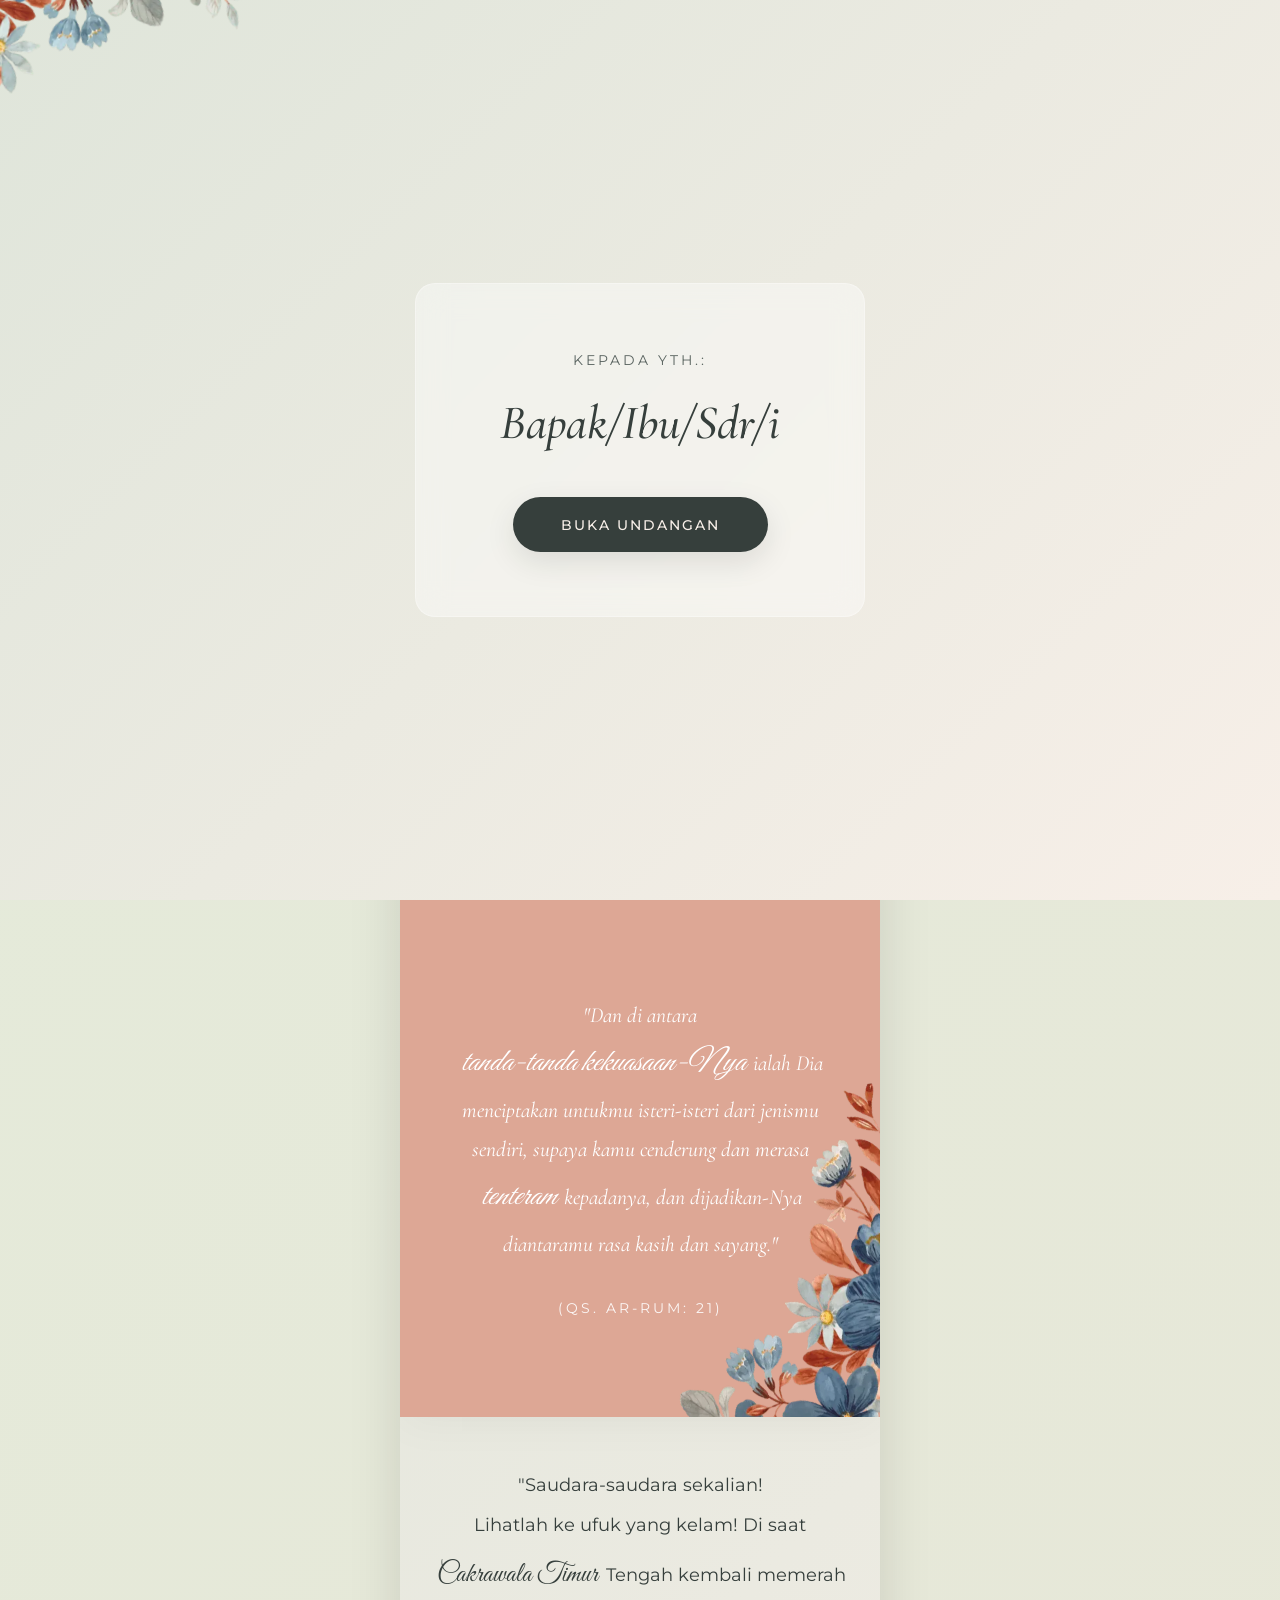
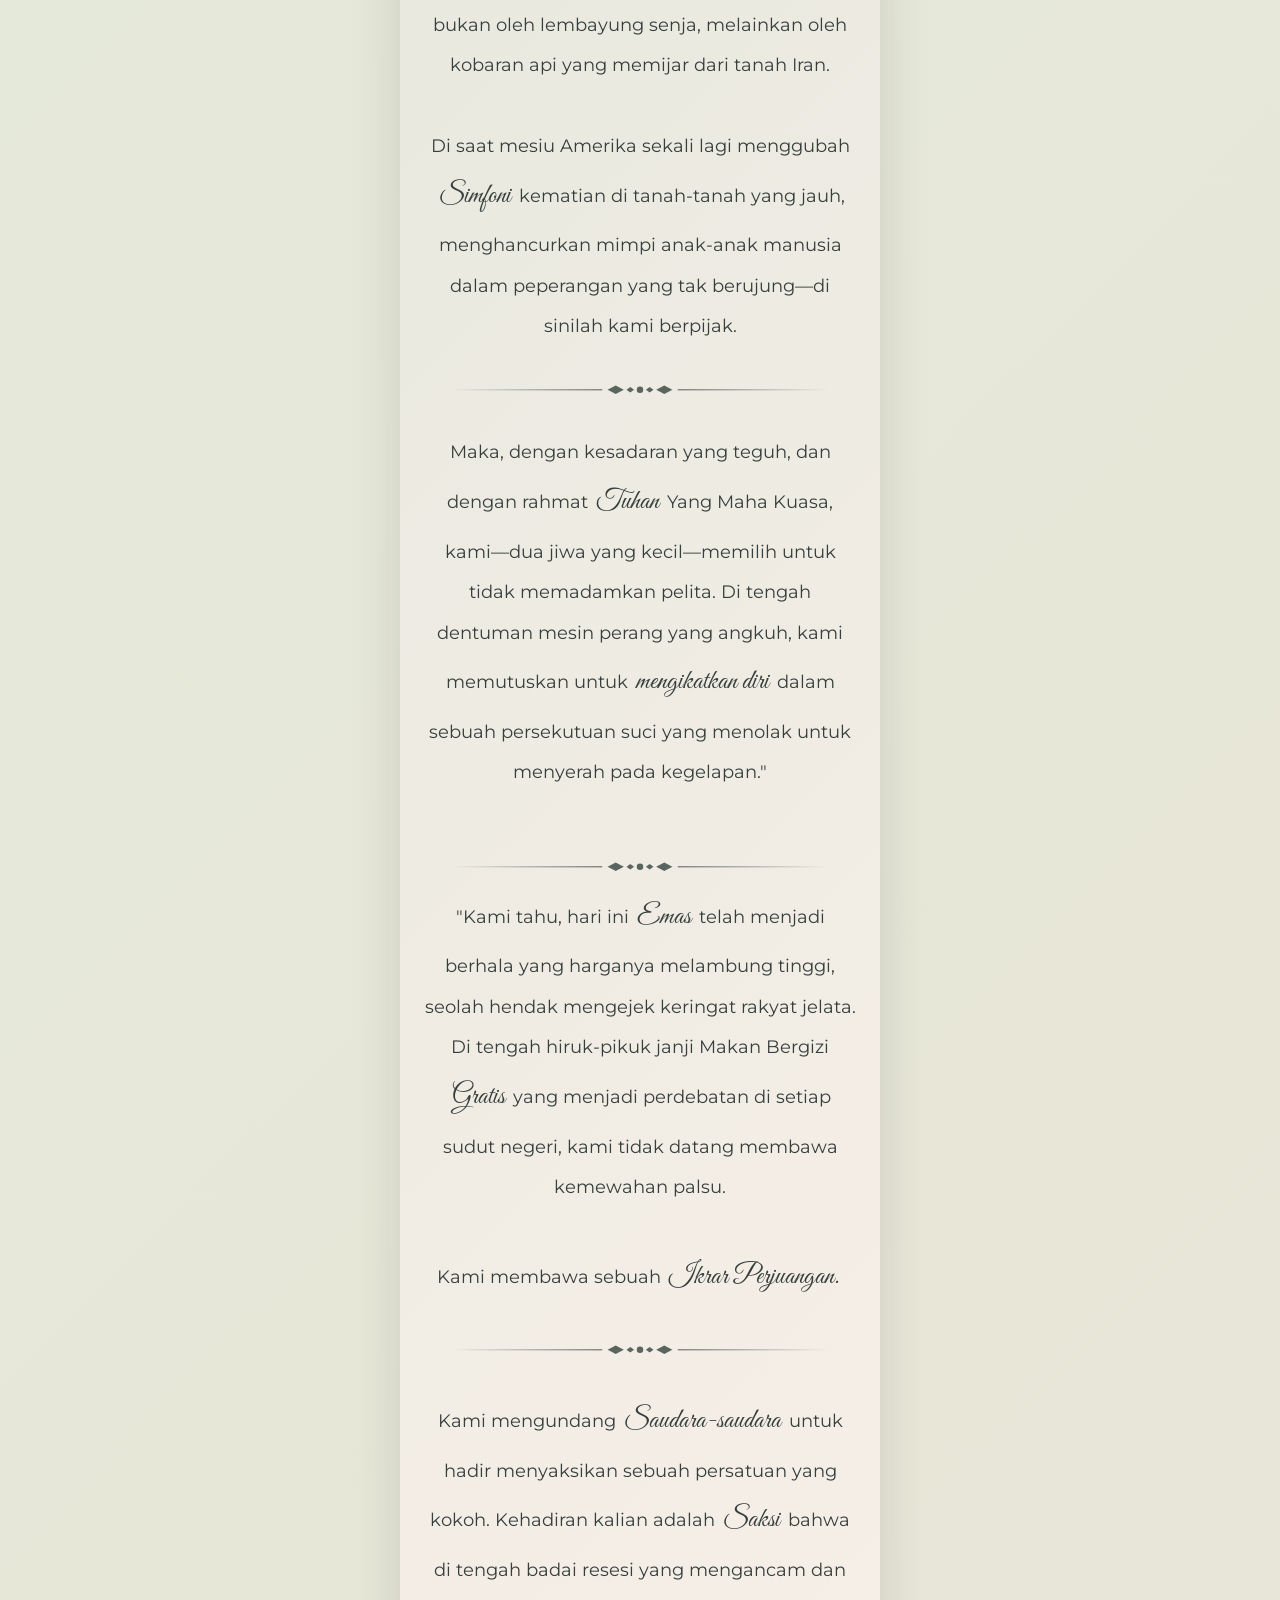
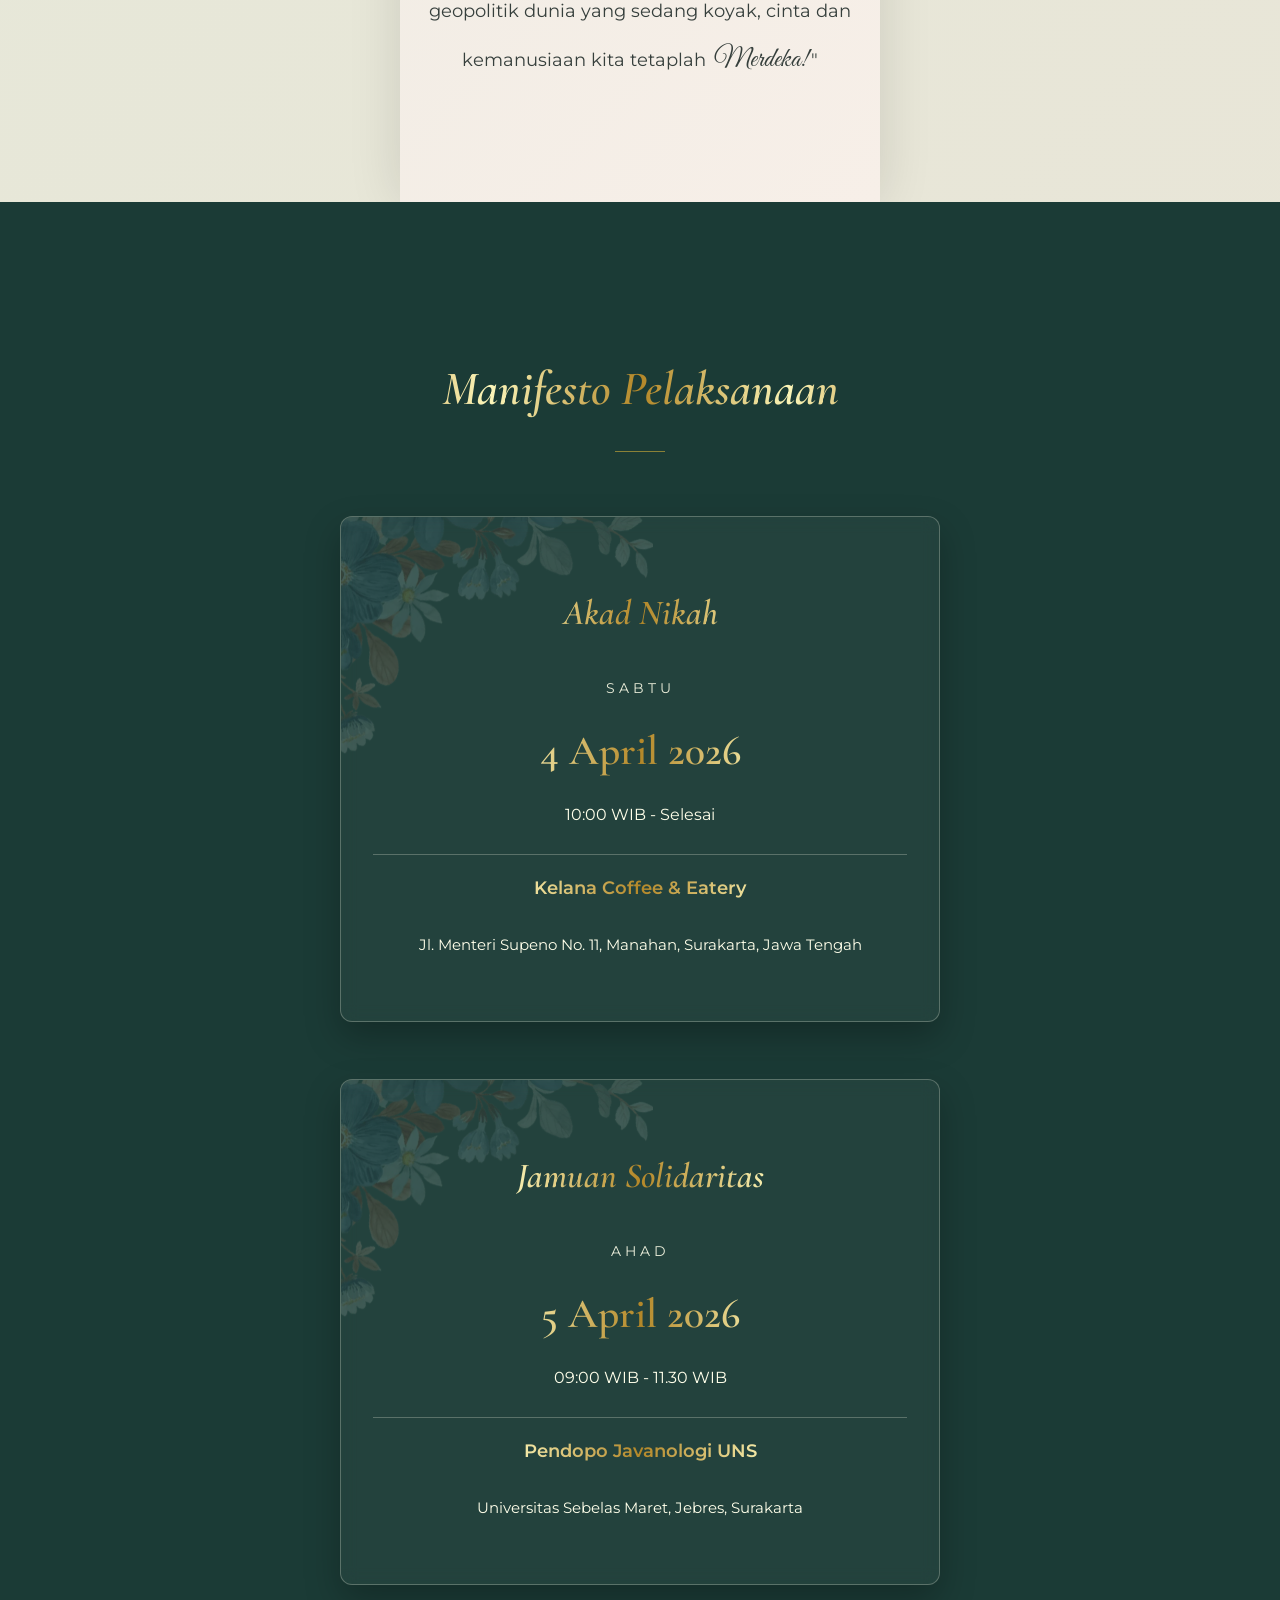
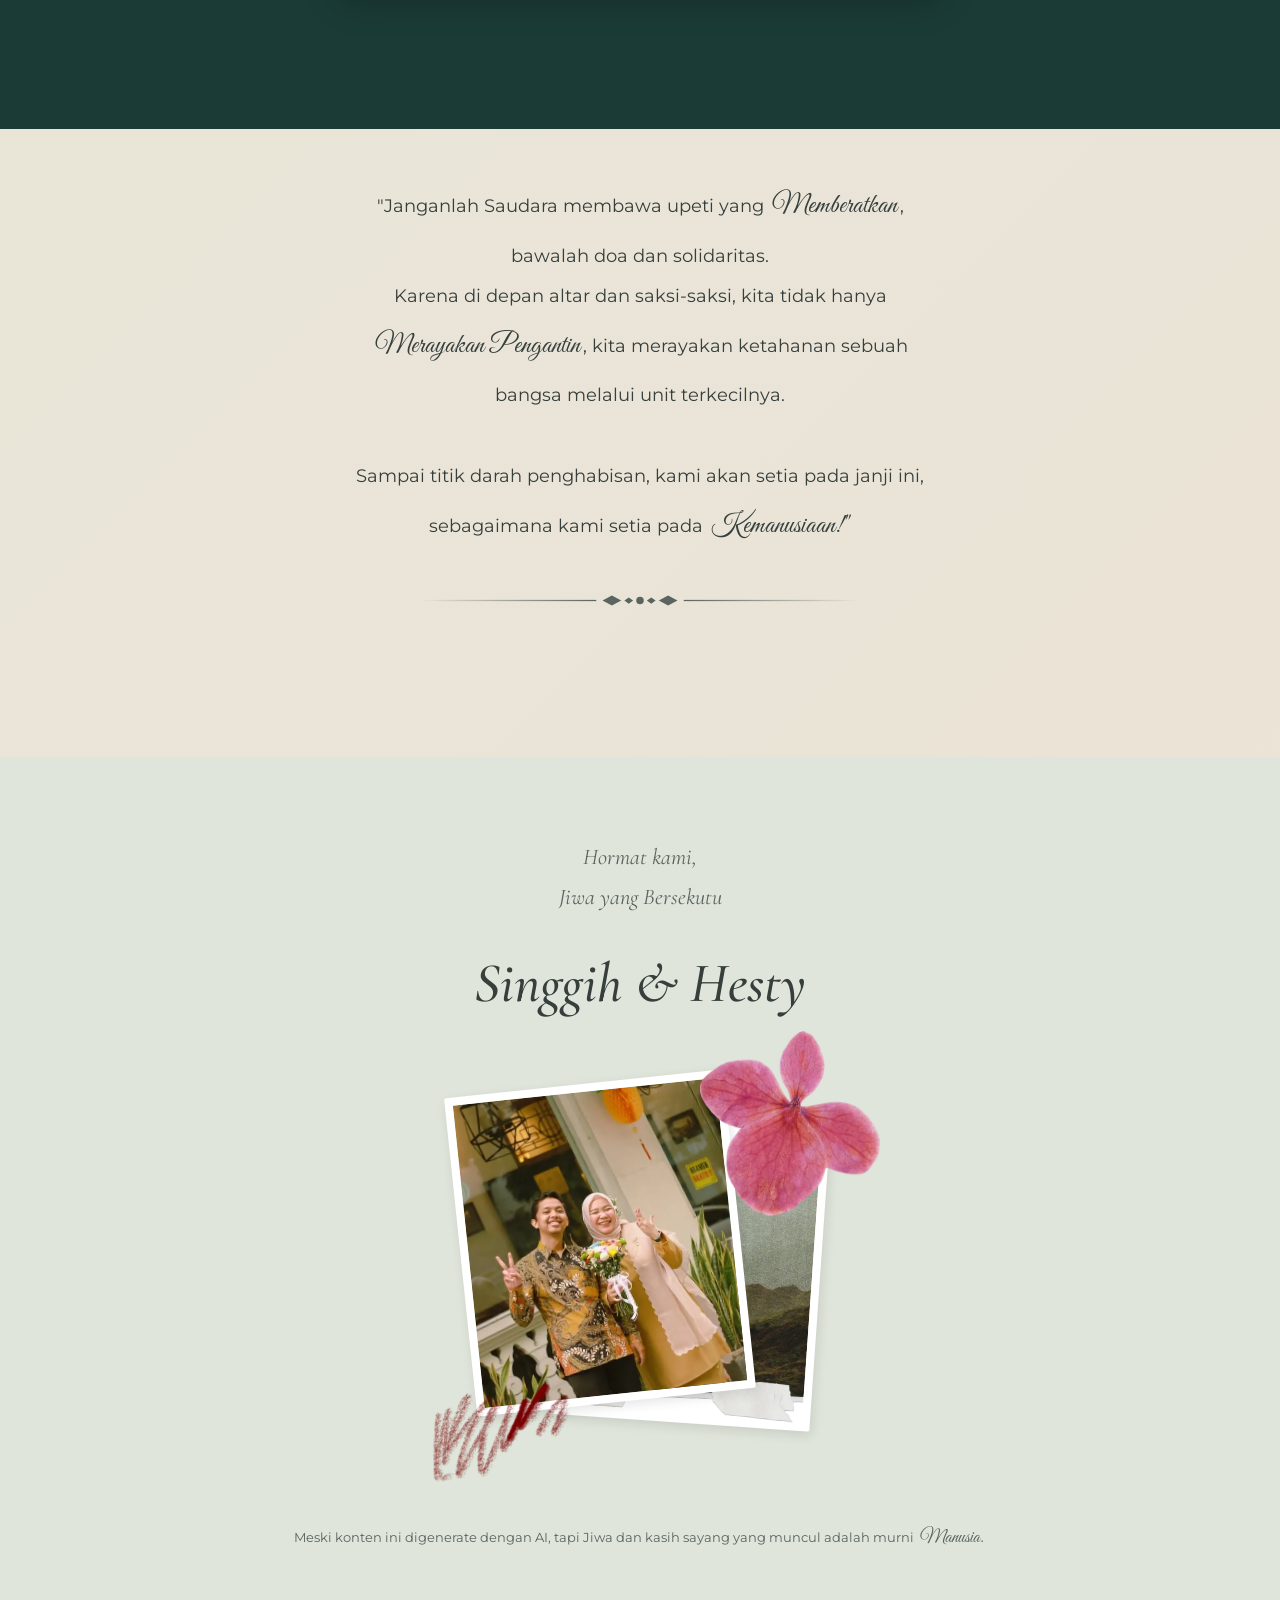
==== commit e5577ff2: "feat add separator lagi" ====
--- a/index.html
+++ b/index.html
@@ -106,14 +106,97 @@
                 <div class="content scroll-fade-up">
                     <p class="invitation-para">
                         "Saudara-saudara sekalian!
-                        <br>Lihatlah ke ufuk yang kelam! Di saat <span class="text-cursive">Cakrawala Timur</span> Tengah kembali memerah bukan oleh lembayung senja, melainkan oleh kobaran api yang memijar dari tanah Iran.<br><br>Di saat mesiu Amerika sekali lagi menggubah <span class="text-cursive">Simfoni</span> kematian di tanah-tanah yang jauh, menghancurkan mimpi anak-anak manusia dalam peperangan yang tak berujung—di sinilah kami berpijak.<br><br>
-                        Maka, dengan kesadaran yang teguh, dan dengan rahmat <span class="text-cursive"> Tuhan</span> Yang Maha Kuasa, kami—dua jiwa yang kecil—memilih untuk tidak memadamkan pelita. Di tengah dentuman mesin perang yang angkuh, kami memutuskan untuk <span class="text-cursive"> mengikatkan diri</span> dalam sebuah persekutuan suci yang menolak untuk menyerah pada kegelapan."</p>
-                </div>
-                <div class="separator-perjuangan"></div>
+                        <br>Lihatlah ke ufuk yang kelam! Di saat <span class="text-cursive">Cakrawala Timur</span> Tengah kembali memerah bukan oleh lembayung senja, melainkan oleh kobaran api yang memijar dari tanah Iran.<br><br>Di saat mesiu Amerika sekali lagi menggubah <span class="text-cursive">Simfoni</span> kematian di tanah-tanah yang jauh, menghancurkan mimpi anak-anak manusia dalam peperangan yang tak berujung—di sinilah kami berpijak.
+                        </p>
+                    <div class="separator-wrapper">
+                        <svg viewBox="0 0 800 40" xmlns="http://www.w3.org/2000/svg" class="ornamen-perjuangan">
+                            <rect x="50" y="19" width="280" height="2" fill="url(#grad-left)" />
+                            
+                            <g fill="var(--color-charcoal-light)">
+                            <path d="M340 20 L355 12 L370 20 L355 28 Z" />
+                            <path d="M375 20 L382 15 L389 20 L382 25 Z" />
+                            <circle cx="400" cy="20" r="6" />
+                            <path d="M411 20 L418 15 L425 20 L418 25 Z" />
+                            <path d="M430 20 L445 12 L460 20 L445 28 Z" />
+                            </g>
+                        
+                            <rect x="470" y="19" width="280" height="2" fill="url(#grad-right)" />
+                        
+                            <defs>
+                            <linearGradient id="grad-left" x1="0%" y1="0%" x2="100%" y2="0%">
+                                <stop offset="0%" stop-color="var(--color-charcoal-light)" stop-opacity="0" />
+                                <stop offset="100%" stop-color="var(--color-charcoal-light)" stop-opacity="1" />
+                            </linearGradient>
+                            <linearGradient id="grad-right" x1="0%" y1="0%" x2="100%" y2="0%">
+                                <stop offset="0%" stop-color="var(--color-charcoal-light)" stop-opacity="1" />
+                                <stop offset="100%" stop-color="var(--color-charcoal-light)" stop-opacity="0" />
+                            </linearGradient>
+                            </defs>
+                        </svg>
+                    </div>
+                    <p class="invitation-para">
+                        Maka, dengan kesadaran yang teguh, dan dengan rahmat <span class="text-cursive"> Tuhan</span> Yang Maha Kuasa, kami—dua jiwa yang kecil—memilih untuk tidak memadamkan pelita. Di tengah dentuman mesin perang yang angkuh, kami memutuskan untuk <span class="text-cursive"> mengikatkan diri</span> dalam sebuah persekutuan suci yang menolak untuk menyerah pada kegelapan."
+                    </p>
+                </div>
+                
                 <div class="content scroll-fade-up">
+                    <div class="separator-wrapper"></div>
+                        <svg viewBox="0 0 800 40" xmlns="http://www.w3.org/2000/svg" class="ornamen-perjuangan">
+                            <rect x="50" y="19" width="280" height="2" fill="url(#grad-left)" />
+                            
+                            <g fill="var(--color-charcoal-light)">
+                            <path d="M340 20 L355 12 L370 20 L355 28 Z" />
+                            <path d="M375 20 L382 15 L389 20 L382 25 Z" />
+                            <circle cx="400" cy="20" r="6" />
+                            <path d="M411 20 L418 15 L425 20 L418 25 Z" />
+                            <path d="M430 20 L445 12 L460 20 L445 28 Z" />
+                            </g>
+                        
+                            <rect x="470" y="19" width="280" height="2" fill="url(#grad-right)" />
+                        
+                            <defs>
+                            <linearGradient id="grad-left" x1="0%" y1="0%" x2="100%" y2="0%">
+                                <stop offset="0%" stop-color="var(--color-charcoal-light)" stop-opacity="0" />
+                                <stop offset="100%" stop-color="var(--color-charcoal-light)" stop-opacity="1" />
+                            </linearGradient>
+                            <linearGradient id="grad-right" x1="0%" y1="0%" x2="100%" y2="0%">
+                                <stop offset="0%" stop-color="var(--color-charcoal-light)" stop-opacity="1" />
+                                <stop offset="100%" stop-color="var(--color-charcoal-light)" stop-opacity="0" />
+                            </linearGradient>
+                            </defs>
+                        </svg>
+                    </div>
                     <p class="invitation-para">
                         "Kami tahu, hari ini <span class="text-cursive">Emas</span> telah menjadi berhala yang harganya melambung tinggi, seolah hendak mengejek keringat rakyat jelata. Di tengah hiruk-pikuk janji Makan Bergizi <span class="text-cursive"> Gratis</span> yang menjadi perdebatan di setiap sudut negeri, kami tidak datang membawa kemewahan palsu.<br><br>
-                        Kami membawa sebuah <span class="text-cursive">Ikrar Perjuangan.</span><br><br>
+                        Kami membawa sebuah <span class="text-cursive">Ikrar Perjuangan.</span>
+                    </p>
+                    <div class="separator-wrapper">
+                        <svg viewBox="0 0 800 40" xmlns="http://www.w3.org/2000/svg" class="ornamen-perjuangan">
+                          <rect x="50" y="19" width="280" height="2" fill="url(#grad-left)" />
+                          
+                          <g fill="var(--color-charcoal-light)">
+                            <path d="M340 20 L355 12 L370 20 L355 28 Z" />
+                            <path d="M375 20 L382 15 L389 20 L382 25 Z" />
+                            <circle cx="400" cy="20" r="6" />
+                            <path d="M411 20 L418 15 L425 20 L418 25 Z" />
+                            <path d="M430 20 L445 12 L460 20 L445 28 Z" />
+                          </g>
+                      
+                          <rect x="470" y="19" width="280" height="2" fill="url(#grad-right)" />
+                      
+                          <defs>
+                            <linearGradient id="grad-left" x1="0%" y1="0%" x2="100%" y2="0%">
+                              <stop offset="0%" stop-color="var(--color-charcoal-light)" stop-opacity="0" />
+                              <stop offset="100%" stop-color="var(--color-charcoal-light)" stop-opacity="1" />
+                            </linearGradient>
+                            <linearGradient id="grad-right" x1="0%" y1="0%" x2="100%" y2="0%">
+                              <stop offset="0%" stop-color="var(--color-charcoal-light)" stop-opacity="1" />
+                              <stop offset="100%" stop-color="var(--color-charcoal-light)" stop-opacity="0" />
+                            </linearGradient>
+                          </defs>
+                        </svg>
+                    </div>
+                    <p class="invitation-para">
                         Kami mengundang <span class="text-cursive">Saudara-saudara</span> untuk hadir menyaksikan sebuah persatuan yang kokoh. Kehadiran kalian adalah <span class="text-cursive">Saksi</span> bahwa di tengah badai resesi yang mengancam dan geopolitik dunia yang sedang koyak, cinta dan kemanusiaan kita tetaplah <span class="text-cursive">Merdeka!</span>"
                     </p>
                 </div>
@@ -175,6 +258,32 @@
                     "Janganlah Saudara membawa upeti yang <span class="text-cursive">Memberatkan</span>, bawalah doa dan solidaritas. <br>Karena di depan altar dan saksi-saksi, kita tidak hanya <span class="text-cursive">Merayakan Pengantin</span>, kita merayakan ketahanan sebuah bangsa melalui unit terkecilnya.
                     <br><br>Sampai titik darah penghabisan, kami akan setia pada janji ini, sebagaimana kami setia pada <span class="text-cursive">Kemanusiaan!"</span>
                 </p>
+                <div class="separator-wrapper">
+                    <svg viewBox="0 0 800 40" xmlns="http://www.w3.org/2000/svg" class="ornamen-perjuangan">
+                        <rect x="50" y="19" width="280" height="2" fill="url(#grad-left)" />
+                        
+                        <g fill="var(--color-charcoal-light)">
+                        <path d="M340 20 L355 12 L370 20 L355 28 Z" />
+                        <path d="M375 20 L382 15 L389 20 L382 25 Z" />
+                        <circle cx="400" cy="20" r="6" />
+                        <path d="M411 20 L418 15 L425 20 L418 25 Z" />
+                        <path d="M430 20 L445 12 L460 20 L445 28 Z" />
+                        </g>
+                    
+                        <rect x="470" y="19" width="280" height="2" fill="url(#grad-right)" />
+                    
+                        <defs>
+                        <linearGradient id="grad-left" x1="0%" y1="0%" x2="100%" y2="0%">
+                            <stop offset="0%" stop-color="var(--color-charcoal-light)" stop-opacity="0" />
+                            <stop offset="100%" stop-color="var(--color-charcoal-light)" stop-opacity="1" />
+                        </linearGradient>
+                        <linearGradient id="grad-right" x1="0%" y1="0%" x2="100%" y2="0%">
+                            <stop offset="0%" stop-color="var(--color-charcoal-light)" stop-opacity="1" />
+                            <stop offset="100%" stop-color="var(--color-charcoal-light)" stop-opacity="0" />
+                        </linearGradient>
+                        </defs>
+                    </svg>
+                </div>
             </div>
         </section>
         <!-- 5. CLOSING & FOOTER (Latar Pale Sage) -->
--- a/assets/css/style.css
+++ b/assets/css/style.css
@@ -681,12 +681,15 @@
     margin-top: 25px !important;
 }
 
-.separator-perjuangan {
-    border: none;
-    height: 40px;
-    background-image: url('data:image/svg+xml;utf8,<svg viewBox="0 0 800 40" xmlns="http://www.w3.org/2000/svg"><path d="M50 20 L330 20" stroke="black" stroke-width="2" /><g fill="black"><path d="M340 20 L355 12 L370 20 L355 28 Z" /><path d="M375 20 L382 15 L389 20 L382 25 Z" /><circle cx="400" cy="20" r="6" /><path d="M411 20 L418 15 L425 20 L418 25 Z" /><path d="M430 20 L445 12 L460 20 L445 28 Z" /></g><path d="M470 20 L750 20" stroke="black" stroke-width="2" /></svg>');
-    background-repeat: no-repeat;
-    background-position: center;
-    background-size: contain;
-    margin: 20px 0;
+.separator-wrapper {
+    width: 100%;
+    display: flex;
+    justify-content: center;
+    margin: 2rem 0;
+}
+
+.ornamen-perjuangan {
+    width: 100%;
+    max-width: 500px; /* Batasi lebar maksimal agar tidak terlalu panjang di desktop */
+    height: auto;
 }
